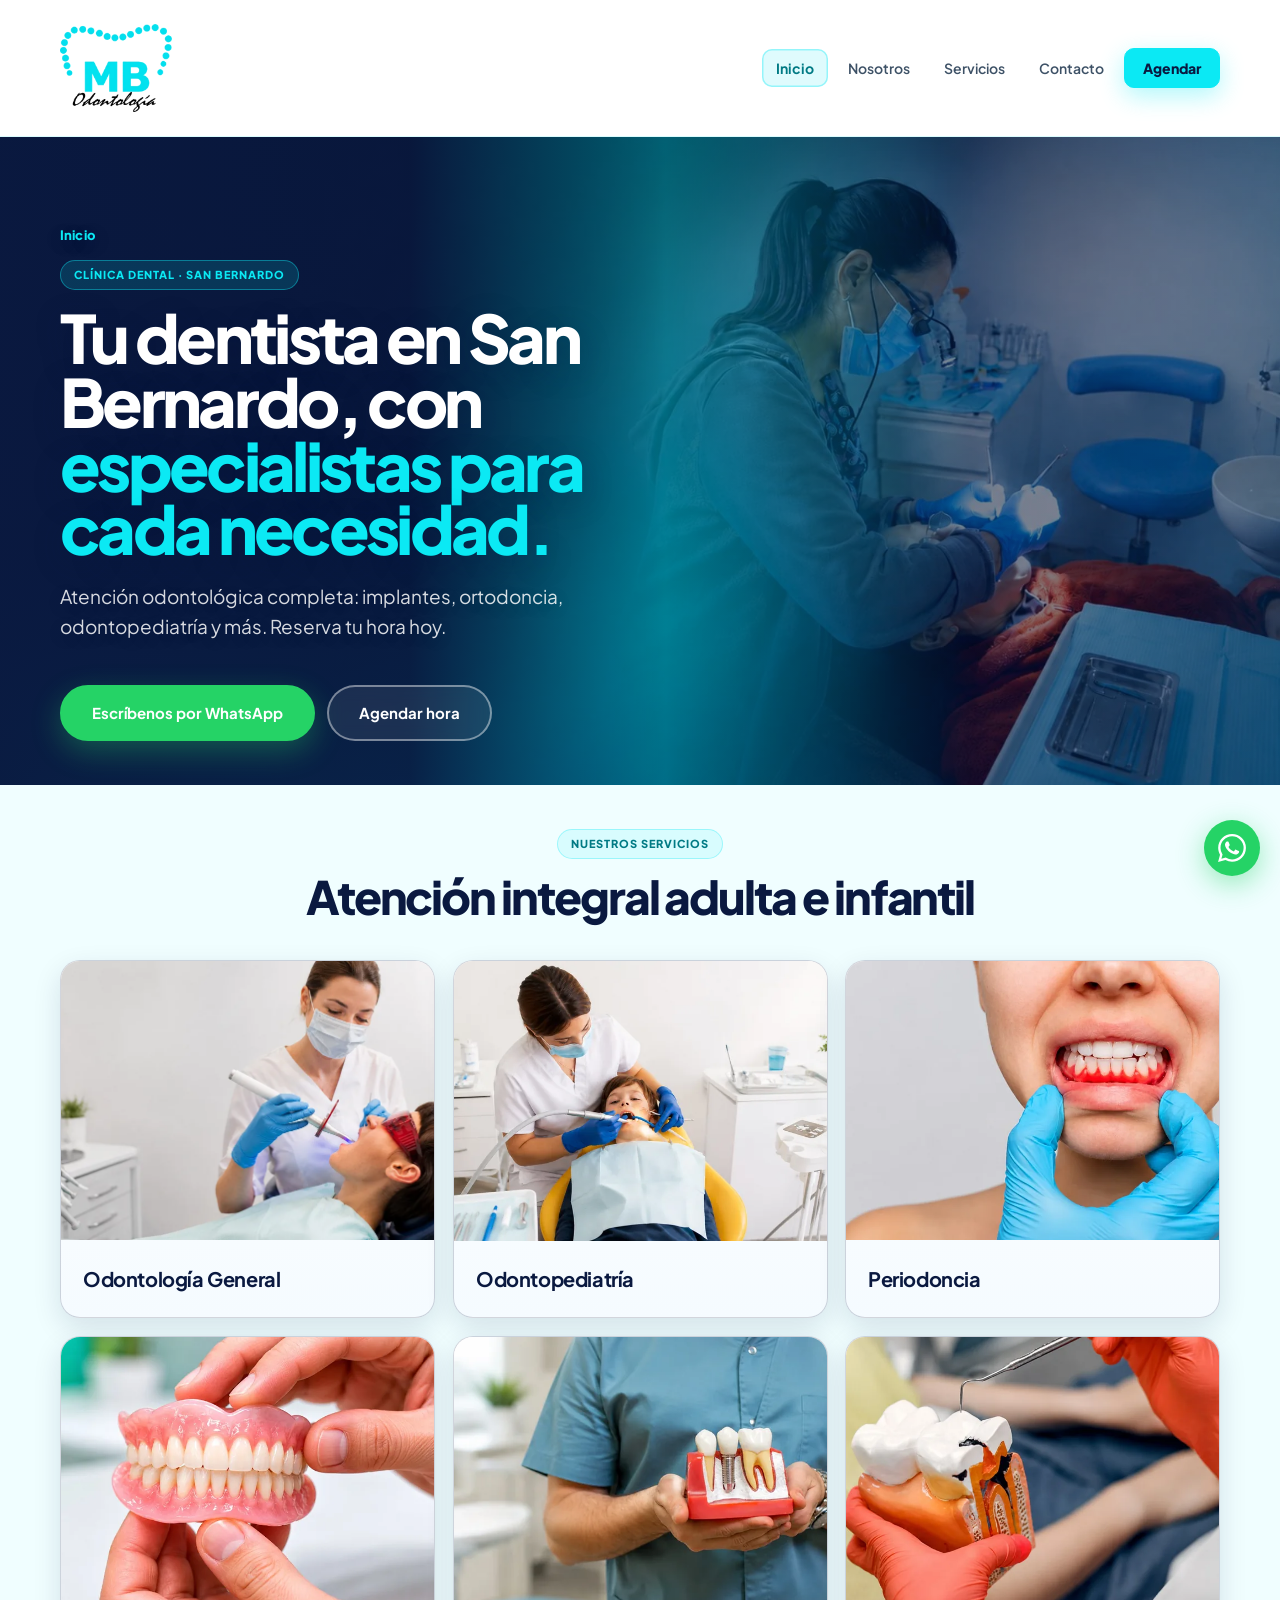
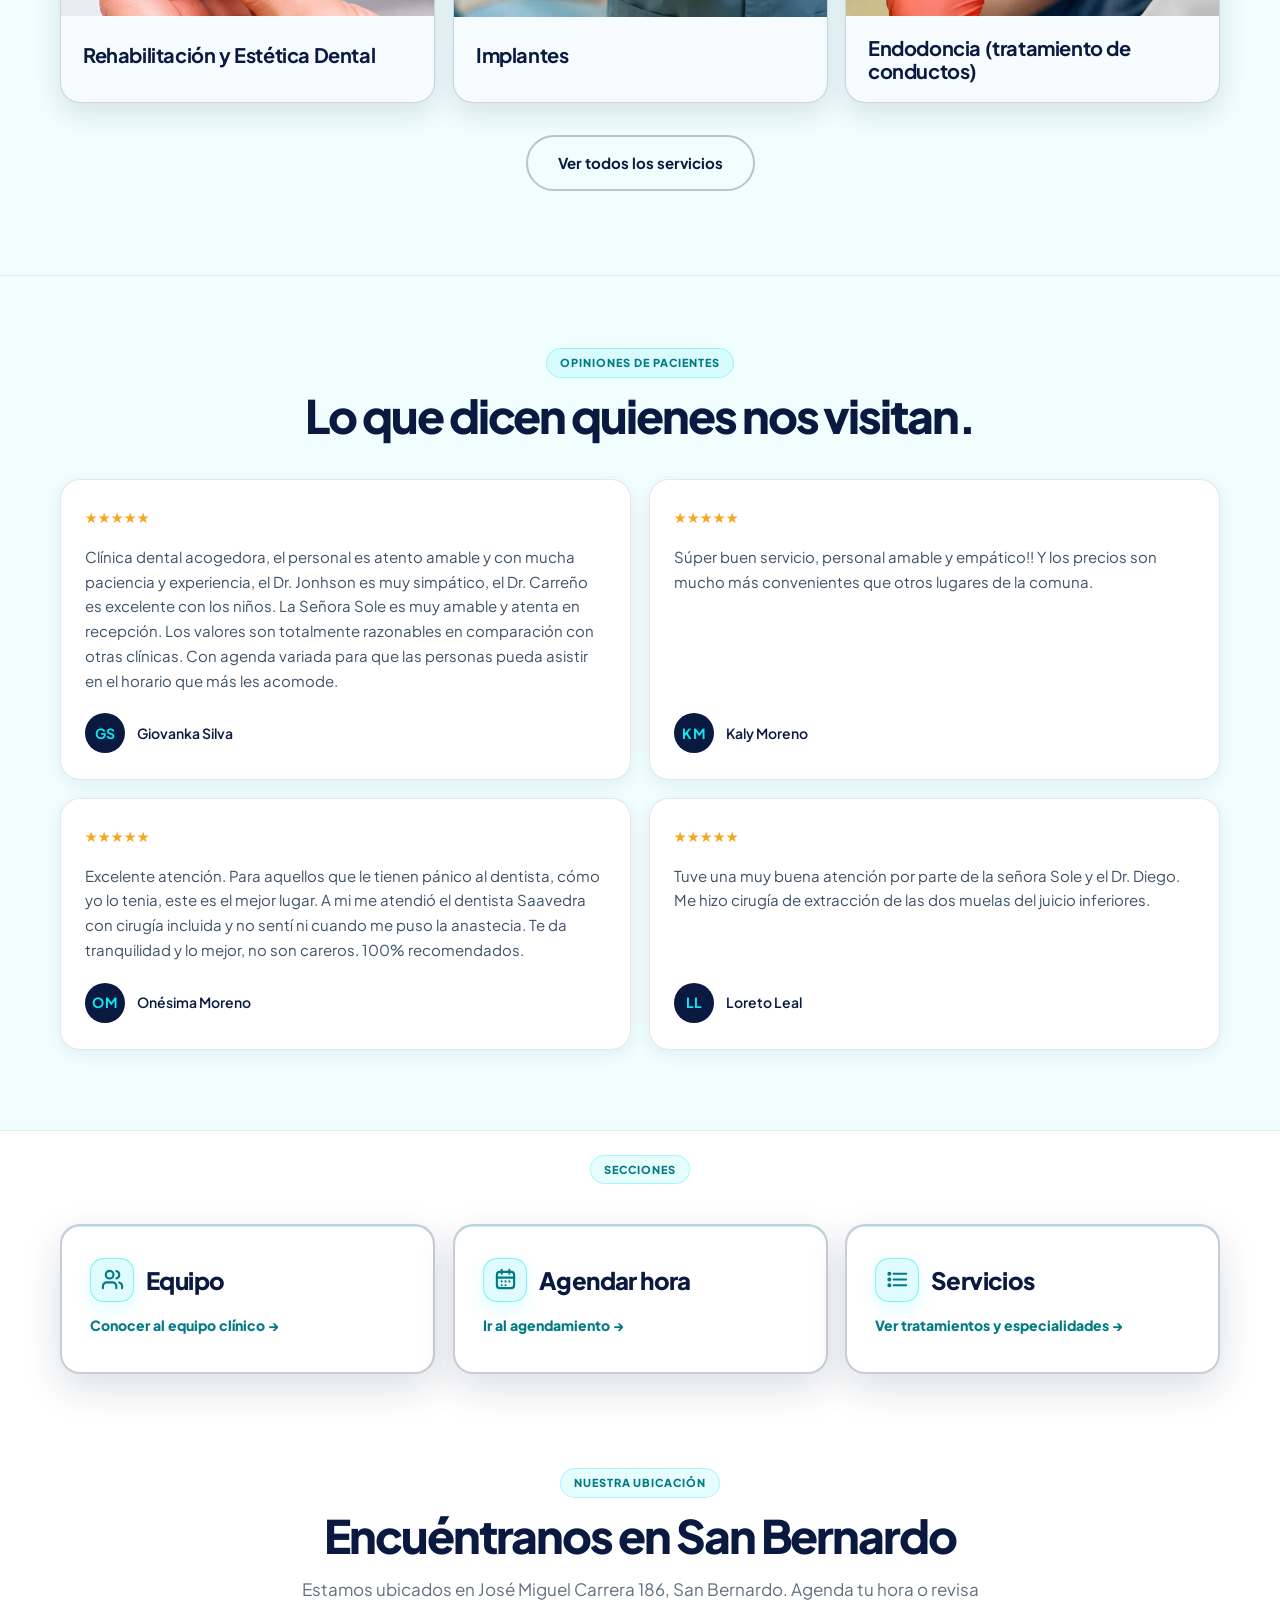
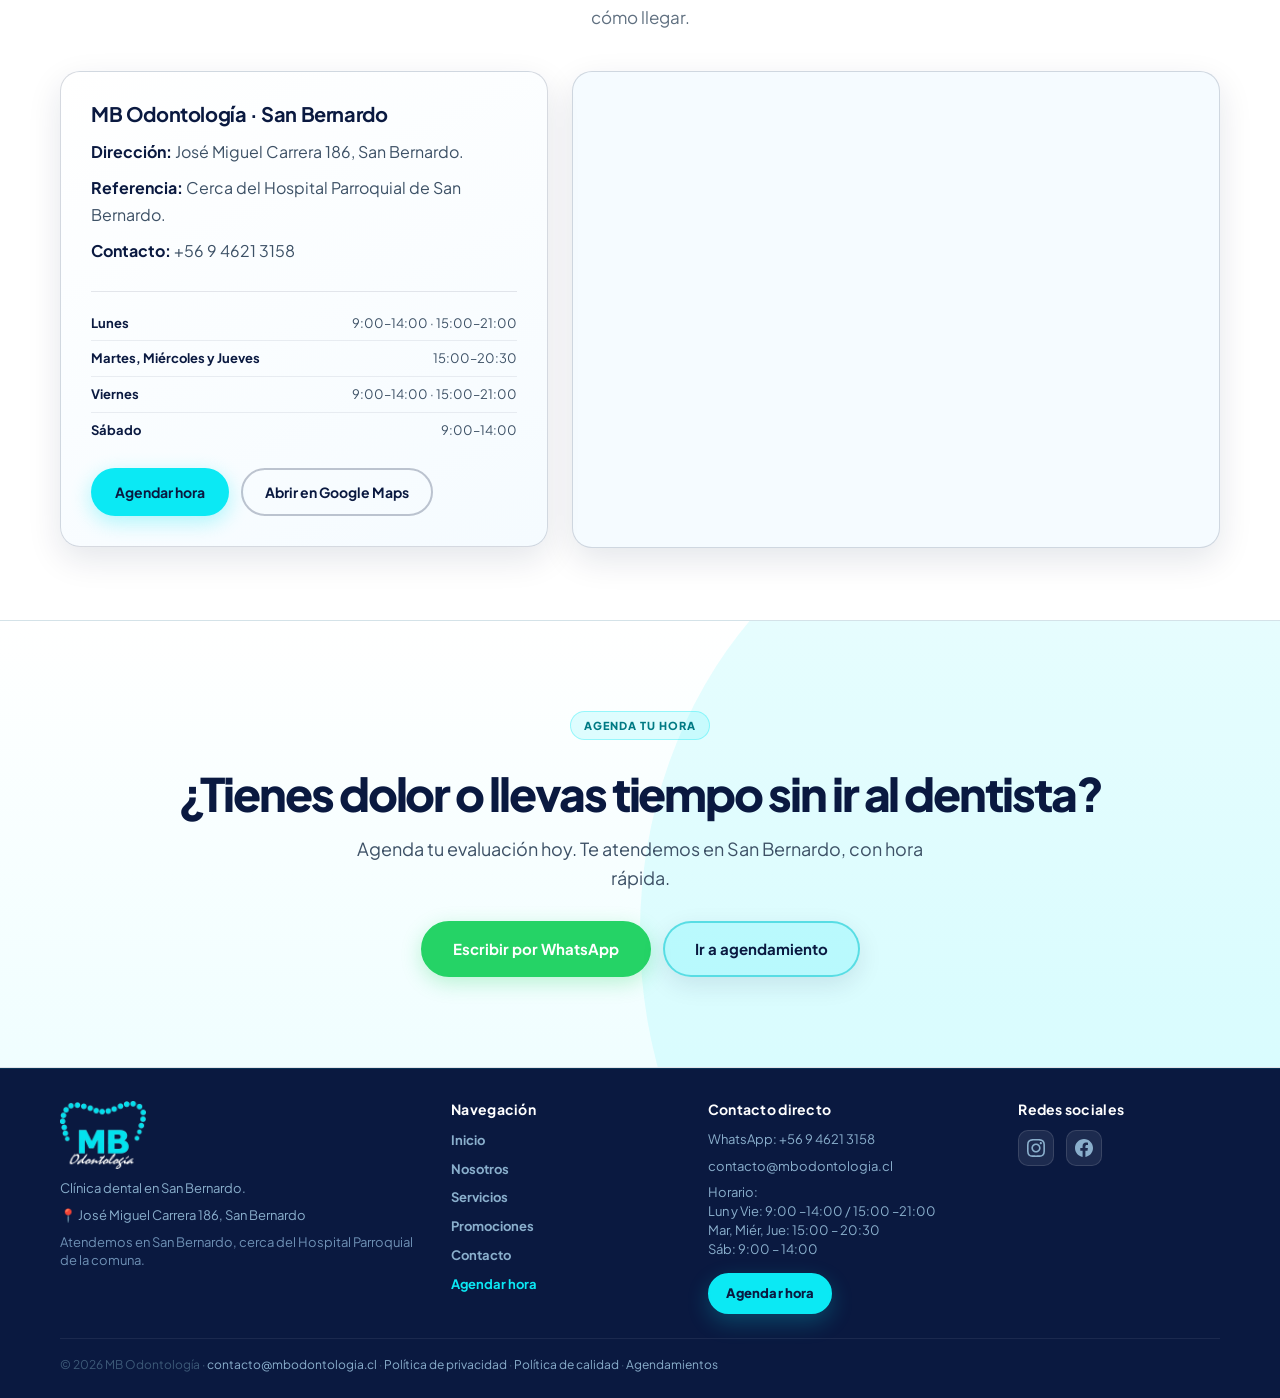
==== index.html @ b59f5413 "correcion viewpoet index" ====
<!DOCTYPE html>
<html lang="es-CL">
<head>
  <meta charset="UTF-8" />
  <meta name="viewport" content="width=device-width, initial-scale=1.0" />
  <title>MB Odontología | Clínica dental en San Bernardo</title>
  <meta name="description" content="Clínica dental MB Odontología. Implantes, ortodoncia, urgencias, estética dental y odontopediatría en San Bernardo. Agenda tu hora." />
  <link rel="canonical" href="https://mbodontologia.cl/" />
  <link rel="icon" type="image/x-icon" href="assets/img/favicon.ico" />
  <link rel="icon" type="image/png" sizes="32x32" href="assets/img/favicon-32.png" />
  <link rel="apple-touch-icon" sizes="192x192" href="assets/img/favicon-192.png" />
  <meta property="og:type" content="website" />
  <meta property="og:site_name" content="MB Odontología" />
  <meta property="og:title" content="MB Odontología | Clínica dental en San Bernardo" />
  <meta property="og:description" content="Implantes, ortodoncia, urgencias y estética dental. Sede clínica en San Bernardo. Agenda por WhatsApp." />
  <meta property="og:url" content="https://mbodontologia.cl/" />
  <meta property="og:image" content="https://mbodontologia.cl/assets/img/og-image.jpg" />
  <meta property="og:image:width" content="1200" />
  <meta property="og:image:height" content="630" />
  <meta property="og:locale" content="es_CL" />
  <meta name="twitter:card" content="summary_large_image" />
  <meta name="twitter:image" content="https://mbodontologia.cl/assets/img/og-image.jpg" />
  <script type="application/ld+json">{"@context":"https://schema.org","@type":"Dentist","name":"MB Odontología","description":"Clínica dental en San Bernardo","url":"https://mbodontologia.cl","telephone":"+56946213158","email":"contacto@mbodontologia.cl","image":"https://mbodontologia.cl/assets/img/og-image.jpg","address":{"@type":"PostalAddress","streetAddress":"José Miguel Carrera 186","addressLocality":"San Bernardo","addressCountry":"CL"},"sameAs":["https://www.instagram.com/mbodontologiachile/","https://www.facebook.com/mbodontologiachilee"]}</script>
  <link rel="stylesheet" href="assets/css/styles.css" />
</head>
<body>

<header class="site-header">
  <div class="container nav">
    <a class="brand" href="index.html"><img src="assets/img/mb-logo.webp" alt="MB Odontología — Clínica dental"><span>Odontología</span></a>
    <nav class="menu" aria-label="Menú principal"><a class="active" href="index.html">Inicio</a><a href="equipo.html">Nosotros</a><a href="servicios.html">Servicios</a><a href="agendar.html#contacto">Contacto</a><a class="nav-agendar" href="agendar.html">Agendar</a></nav>
    <button class="mobile-toggle" aria-label="Abrir menú" aria-expanded="false"><span></span><span></span><span></span></button>
  </div>
  <div class="container mobile-menu"><a href="index.html">Inicio</a><a href="equipo.html">Nosotros</a><a href="servicios.html">Servicios</a><a href="agendar.html#contacto">Contacto</a><a class="nav-agendar" href="agendar.html">Agendar</a></div>
</header>

<main>
  <section class="hero hero-home-carousel" aria-label="Presentación MB Odontología">
    <div class="hero-bg-carousel" data-hero-bg-carousel aria-hidden="true">
      <div class="hero-bg-slide is-active">
        <img src="assets/img/hero-home-atencion-clinica.webp" alt="">
      </div>
      <div class="hero-bg-slide">
        <img src="assets/img/hero-home-clinica-movil.png" alt="">
      </div>
      <div class="hero-bg-slide">
        <img src="assets/img/hero-home-box-clinica.webp" alt="">
      </div>
      <div class="hero-bg-slide">
        <img src="assets/img/hero-home-atencion-movil.webp" alt="">
      </div>
    </div>

    <div class="container hero-grid hero-carousel-grid">
      <div class="hero-copy">
        <nav class="breadcrumbs breadcrumbs-on-dark" aria-label="Breadcrumb"><a href="index.html">Inicio</a></nav>
        <div class="kicker">Clínica dental · San Bernardo</div>
        <h1 class="hero-h1-constrained">Tu dentista en San Bernardo, con <span style="color: #0be9f4">especialistas para cada necesidad.</span></h1>
        <p class="lead hero-lead-constrained">Atención odontológica completa: implantes, ortodoncia, odontopediatría y más. Reserva tu hora hoy.</p>
        <div class="hero-actions">
          <a class="btn lg whatsapp" href="https://wa.me/56946213158?text=Hola%2C%20quiero%20agendar%20una%20evaluaci%C3%B3n%20en%20MB%20Odontolog%C3%ADa." target="_blank" rel="noopener">Escríbenos por WhatsApp</a>
          <a class="btn secondary lg" href="agendar.html">Agendar hora</a>
        </div>
      </div>
    </div>
  </section>

  <section class="home-services-carousel-section">
    <div class="container">
      <div class="section-head center">
        <div class="kicker">Nuestros servicios</div>
        <h2>Atención integral adulta e infantil</h2>
      </div>
      <div class="home-services-grid">
        <article class="home-service-slide"><img loading="lazy" src="assets/img/servicio-card-01.webp" alt="Odontología General"><h3>Odontología General</h3></article>
        <article class="home-service-slide"><img loading="lazy" src="assets/img/servicio-card-02.webp" alt="Odontopediatría"><h3>Odontopediatría</h3></article>
        <article class="home-service-slide"><img loading="lazy" src="assets/img/servicio-card-03.webp" alt="Periodoncia"><h3>Periodoncia</h3></article>
        <article class="home-service-slide"><img loading="lazy" src="assets/img/servicio-card-04.webp" alt="Rehabilitación y Estética Dental"><h3>Rehabilitación y Estética Dental</h3></article>
        <article class="home-service-slide"><img loading="lazy" src="assets/img/servicio-card-05.webp" alt="Implantes"><h3>Implantes</h3></article>
        <article class="home-service-slide"><img loading="lazy" src="assets/img/servicio-card-06.webp" alt="Endodoncia (tratamiento de conductos)"><h3>Endodoncia (tratamiento de conductos)</h3></article>
      </div>
      <div class="center" style="margin-top:32px">
        <a class="btn secondary lg" href="servicios.html">Ver todos los servicios</a>
      </div>
    </div>
  </section>

  <section class="home-reviews-section" aria-label="Opiniones de pacientes">
    <div class="container">
      <div class="section-head center">
        <div class="kicker">Opiniones de pacientes</div>
        <h2>Lo que dicen quienes nos visitan.</h2>
      </div>
      <div class="reviews-grid">
        <article class="review-card">
          <div class="review-stars" aria-label="5 estrellas">★★★★★</div>
          <blockquote>Clínica dental acogedora, el personal es atento amable y con mucha paciencia y experiencia, el Dr. Jonhson es muy simpático, el Dr. Carreño es excelente con los niños. La Señora Sole es muy amable y atenta en recepción. Los valores son totalmente razonables en comparación con otras clínicas. Con agenda variada para que las personas pueda asistir en el horario que más les acomode.</blockquote>
          <div class="review-author">
            <span class="review-initials" aria-hidden="true">GS</span>
            <span class="review-name">Giovanka Silva</span>
          </div>
        </article>
        <article class="review-card">
          <div class="review-stars" aria-label="5 estrellas">★★★★★</div>
          <blockquote>Súper buen servicio, personal amable y empático!! Y los precios son mucho más convenientes que otros lugares de la comuna.</blockquote>
          <div class="review-author">
            <span class="review-initials" aria-hidden="true">KM</span>
            <span class="review-name">Kaly Moreno</span>
          </div>
        </article>
        <article class="review-card">
          <div class="review-stars" aria-label="5 estrellas">★★★★★</div>
          <blockquote>Excelente atención. Para aquellos que le tienen pánico al dentista, cómo yo lo tenia, este es el mejor lugar. A mi me atendió el dentista Saavedra con cirugía incluida y no sentí ni cuando me puso la anastecia. Te da tranquilidad y lo mejor, no son careros. 100% recomendados.</blockquote>
          <div class="review-author">
            <span class="review-initials" aria-hidden="true">OM</span>
            <span class="review-name">Onésima Moreno</span>
          </div>
        </article>
        <article class="review-card">
          <div class="review-stars" aria-label="5 estrellas">★★★★★</div>
          <blockquote>Tuve una muy buena atención por parte de la señora Sole y el Dr. Diego. Me hizo cirugía de extracción de las dos muelas del juicio inferiores.</blockquote>
          <div class="review-author">
            <span class="review-initials" aria-hidden="true">LL</span>
            <span class="review-name">Loreto Leal</span>
          </div>
        </article>
      </div>
    </div>
  </section>

  <section class="home-quick-links-section" aria-label="Accesos principales">
    <div class="container">
      <div class="section-head center home-quick-links-head">
        <div class="kicker">Secciones</div>
      </div>
      <div class="home-quick-links-grid">
        <a class="home-quick-card" href="equipo.html">
          <span class="home-quick-title">
            <span class="home-quick-icon" aria-hidden="true">
              <svg viewBox="0 0 24 24" fill="none" stroke="currentColor" stroke-width="2.2" stroke-linecap="round" stroke-linejoin="round"><path d="M16 21v-2a4 4 0 0 0-4-4H6a4 4 0 0 0-4 4v2"></path><circle cx="9" cy="7" r="4"></circle><path d="M22 21v-2a4 4 0 0 0-3-3.87"></path><path d="M16 3.13a4 4 0 0 1 0 7.75"></path></svg>
            </span>
            Equipo
          </span>
          <strong>Conocer al equipo clínico →</strong>
        </a>
        <a class="home-quick-card" href="agendar.html">
          <span class="home-quick-title">
            <span class="home-quick-icon" aria-hidden="true">
              <svg viewBox="0 0 24 24" fill="none" stroke="currentColor" stroke-width="2.2" stroke-linecap="round" stroke-linejoin="round"><rect x="3" y="4" width="18" height="17" rx="3"></rect><line x1="16" y1="2" x2="16" y2="6"></line><line x1="8" y1="2" x2="8" y2="6"></line><line x1="3" y1="10" x2="21" y2="10"></line><path d="M8 14h.01M12 14h.01M16 14h.01M8 18h.01M12 18h.01"></path></svg>
            </span>
            Agendar hora
          </span>
          <strong>Ir al agendamiento →</strong>
        </a>
        <a class="home-quick-card" href="servicios.html">
          <span class="home-quick-title">
            <span class="home-quick-icon" aria-hidden="true">
              <svg viewBox="0 0 24 24" fill="none" stroke="currentColor" stroke-width="2.2" stroke-linecap="round" stroke-linejoin="round"><line x1="8" y1="6" x2="21" y2="6"></line><line x1="8" y1="12" x2="21" y2="12"></line><line x1="8" y1="18" x2="21" y2="18"></line><circle cx="3.5" cy="6" r="1"></circle><circle cx="3.5" cy="12" r="1"></circle><circle cx="3.5" cy="18" r="1"></circle></svg>
            </span>
            Servicios
          </span>
          <strong>Ver tratamientos y especialidades →</strong>
        </a>
      </div>
    </div>
  </section>

  <section class="home-location-section" aria-labelledby="home-location-title">
    <div class="container">
      <div class="section-head center">
        <div class="kicker">Nuestra ubicación</div>
        <h2 id="home-location-title">Encuéntranos en San Bernardo</h2>
        <p>Estamos ubicados en José Miguel Carrera 186, San Bernardo. Agenda tu hora o revisa cómo llegar.</p>
      </div>

      <div class="home-location-grid">
        <article class="home-location-card">
          <h3>MB Odontología · San Bernardo</h3>
          <p><strong>Dirección:</strong> José Miguel Carrera 186, San Bernardo.</p>
          <p><strong>Referencia:</strong> Cerca del Hospital Parroquial de San Bernardo.</p>
          <p><strong>Contacto:</strong> +56 9 4621 3158</p>

          <dl class="schedule-list" aria-label="Horarios de atención">
            <div class="schedule-row">
              <dt>Lunes</dt>
              <dd>9:00–14:00 · 15:00–21:00</dd>
            </div>
            <div class="schedule-row">
              <dt>Martes, Miércoles y Jueves</dt>
              <dd>15:00–20:30</dd>
            </div>
            <div class="schedule-row">
              <dt>Viernes</dt>
              <dd>9:00–14:00 · 15:00–21:00</dd>
            </div>
            <div class="schedule-row">
              <dt>Sábado</dt>
              <dd>9:00–14:00</dd>
            </div>
          </dl>

          <div class="home-location-actions">
            <a class="btn header-cta" href="agendar.html">Agendar hora</a>
            <a class="btn secondary" href="https://maps.app.goo.gl/84jRuTuHgjY4yyRq6" target="_blank" rel="noopener">Abrir en Google Maps</a>
          </div>
        </article>

        <div class="home-map-embed">
          <iframe
            src="https://www.google.com/maps?q=Jos%C3%A9%20Miguel%20Carrera%20186%2C%20San%20Bernardo%2C%20Chile&output=embed"
            width="100%"
            height="360"
            style="border:0;"
            allowfullscreen=""
            loading="lazy"
            referrerpolicy="no-referrer-when-downgrade"
            title="Mapa MB Odontología San Bernardo">
          </iframe>
        </div>
      </div>
    </div>
  </section>


  <section class="final-cta home-final-cta">
    <div class="container">
      <div class="kicker">Agenda tu hora</div>
      <h2>¿Tienes dolor o llevas tiempo sin ir al dentista?</h2>
      <p>Agenda tu evaluación hoy. Te atendemos en San Bernardo, con hora rápida.</p>
      <div class="final-cta-actions">
        <a class="btn lg whatsapp" href="https://wa.me/56946213158?text=Hola%2C%20quiero%20agendar%20una%20evaluaci%C3%B3n%20en%20MB%20Odontolog%C3%ADa." target="_blank" rel="noopener">Escribir por WhatsApp</a>
        <a class="btn secondary lg" href="agendar.html">Ir a agendamiento</a>
      </div>
    </div>
  </section>
</main>

<footer>
  <div class="container">
    <div class="footer-grid footer-grid-compact">
      <div class="footer-brand footer-col">
        <img src="assets/img/mb-logo-white.webp" alt="MB Odontología" width="360" height="284">
        <p>Clínica dental en San Bernardo.</p>
        <p class="footer-address">📍 José Miguel Carrera 186, San Bernardo</p>
        <p class="footer-matriz">Atendemos en San Bernardo, cerca del Hospital Parroquial de la comuna.</p>
      </div>

      <div class="footer-col footer-nav-col">
        <h3>Navegación</h3>
        <div class="footer-links">
          <a href="index.html">Inicio</a>
          <a href="equipo.html">Nosotros</a>
          <a href="servicios.html">Servicios</a>
          <a href="campanas.html">Promociones</a>
          <a href="agendar.html#contacto">Contacto</a>
          <a class="nav-agendar" href="agendar.html">Agendar hora</a>
        </div>
      </div>

      <div class="footer-col footer-contact-col">
        <h3>Contacto directo</h3>
        <p><a href="https://wa.me/56946213158?text=Hola%2C%20quiero%20agendar%20una%20hora%20en%20MB%20Odontolog%C3%ADa." target="_blank" rel="noopener">WhatsApp: +56 9 4621 3158</a></p>
        <p><a href="mailto:contacto@mbodontologia.cl">contacto@mbodontologia.cl</a></p>
        <p class="footer-schedule-compact">Horario:
Lun y Vie: 9:00 –14:00 / 15:00 –21:00 
Mar, Miér, Jue: 15:00 – 20:30 
Sáb: 9:00 – 14:00</p>
        <a class="btn footer-agendar" href="agendar.html">Agendar hora</a>
      </div>

      <div class="footer-col footer-social-col">
        <h3>Redes sociales</h3>
        <div class="footer-social">
          <a href="https://www.instagram.com/mbodontologiachile/" target="_blank" rel="noopener" aria-label="Instagram MB Odontología"><svg viewBox="0 0 24 24" xmlns="http://www.w3.org/2000/svg" aria-hidden="true"><path d="M12 2.163c3.204 0 3.584.012 4.85.07 3.252.148 4.771 1.691 4.919 4.919.058 1.265.069 1.645.069 4.849 0 3.205-.012 3.584-.069 4.849-.149 3.225-1.664 4.771-4.919 4.919-1.266.058-1.644.07-4.85.07-3.204 0-3.584-.012-4.849-.07-3.26-.149-4.771-1.699-4.919-4.92-.058-1.265-.07-1.644-.07-4.849 0-3.204.013-3.583.07-4.849.149-3.227 1.664-4.771 4.919-4.919 1.266-.057 1.645-.069 4.849-.069zm0-2.163c-3.259 0-3.667.014-4.947.072-4.358.2-6.78 2.618-6.98 6.98-.059 1.281-.073 1.689-.073 4.948 0 3.259.014 3.668.072 4.948.2 4.358 2.618 6.78 6.98 6.98 1.281.058 1.689.072 4.948.072 3.259 0 3.668-.014 4.948-.072 4.354-.2 6.782-2.618 6.979-6.98.059-1.28.073-1.689.073-4.948 0-3.259-.014-3.667-.072-4.947-.196-4.354-2.617-6.78-6.979-6.98-1.281-.059-1.69-.073-4.949-.073zm0 5.838c-3.403 0-6.162 2.759-6.162 6.162s2.759 6.163 6.162 6.163 6.162-2.759 6.162-6.163c0-3.403-2.759-6.162-6.162-6.162zm0 10.162c-2.209 0-4-1.79-4-4 0-2.209 1.791-4 4-4s4 1.791 4 4c0 2.21-1.791 4-4 4zm6.406-11.845c-.796 0-1.441.645-1.441 1.44s.645 1.44 1.441 1.44c.795 0 1.439-.645 1.439-1.44s-.644-1.44-1.439-1.44z"/></svg></a>
          <a href="https://www.facebook.com/mbodontologiachilee" target="_blank" rel="noopener" aria-label="Facebook MB Odontología"><svg viewBox="0 0 24 24" xmlns="http://www.w3.org/2000/svg" aria-hidden="true"><path d="M24 12.073c0-6.627-5.373-12-12-12s-12 5.373-12 12c0 5.99 4.388 10.954 10.125 11.854v-8.385H7.078v-3.47h3.047V9.43c0-3.007 1.792-4.669 4.533-4.669 1.312 0 2.686.235 2.686.235v2.953H15.83c-1.491 0-1.956.925-1.956 1.874v2.25h3.328l-.532 3.47h-2.796v8.385C19.612 23.027 24 18.062 24 12.073z"/></svg></a>
        </div>
      </div>
    </div>
    <div class="footer-bottom">
      <span>© 2026 MB Odontología · <a href="mailto:contacto@mbodontologia.cl">contacto@mbodontologia.cl</a> · <a href="privacidad.html">Política de privacidad</a> · <a href="en-construccion.html">Política de calidad</a> · <a href="en-construccion.html">Agendamientos</a></span>
    </div>
  </div>
</footer>

<a class="wa-float" href="https://wa.me/56946213158?text=Hola%2C%20quiero%20agendar%20una%20hora%20en%20MB%20Odontolog%C3%ADa." target="_blank" rel="noopener" aria-label="Contactar por WhatsApp">
  <svg viewBox="0 0 24 24" xmlns="http://www.w3.org/2000/svg" aria-hidden="true"><path d="M17.472 14.382c-.297-.149-1.758-.867-2.03-.967-.273-.099-.471-.148-.67.15-.197.297-.767.966-.94 1.164-.173.199-.347.223-.644.075-.297-.15-1.255-.463-2.39-1.475-.883-.788-1.48-1.761-1.653-2.059-.173-.297-.018-.458.13-.606.134-.133.298-.347.446-.52.149-.174.198-.298.298-.497.099-.198.05-.371-.025-.52-.075-.149-.669-1.612-.916-2.207-.242-.579-.487-.5-.669-.51-.173-.008-.371-.01-.57-.01-.198 0-.52.074-.792.372-.272.297-1.04 1.016-1.04 2.479 0 1.462 1.065 2.875 1.213 3.074.149.198 2.096 3.2 5.077 4.487.709.306 1.262.489 1.694.625.712.227 1.36.195 1.871.118.571-.085 1.758-.719 2.006-1.413.248-.694.248-1.289.173-1.413-.074-.124-.272-.198-.57-.347m-5.421 7.403h-.004a9.87 9.87 0 01-5.031-1.378l-.361-.214-3.741.982.998-3.648-.235-.374a9.86 9.86 0 01-1.51-5.26c.001-5.45 4.436-9.884 9.888-9.884 2.64 0 5.122 1.03 6.988 2.898a9.825 9.825 0 012.893 6.994c-.003 5.45-4.437 9.884-9.885 9.884m8.413-18.297A11.815 11.815 0 0012.05 0C5.495 0 .16 5.335.157 11.892c0 2.096.547 4.142 1.588 5.945L.057 24l6.305-1.654a11.882 11.882 0 005.683 1.448h.005c6.554 0 11.89-5.335 11.893-11.893a11.821 11.821 0 00-3.48-8.413z"/></svg>
</a>

<script src="assets/js/scripts.js"></script>
</body>
</html>
---- assets/css/styles.css ----
/* ============================================================
   MB Odontología — Design System v3
   Paleta: navy azul profundo + cian de marca + blanco clínico
   Sin negro puro — se usa navy como color base
   ============================================================ */
@import url('https://fonts.googleapis.com/css2?family=Plus+Jakarta+Sans:ital,wght@0,400;0,500;0,600;0,700;0,800;1,400&display=swap');

:root {
  /* Cian de marca */
  --cyan:       #0BE9F4;
  --cyan-dark:  #00C4CE;
  --cyan-deep:  #007A84;
  --cyan-tint:  #F0FEFF;
  --cyan-tint2: #DFFBFD;
  --cyan-mid:   #5DD8E0;

  /* Azul profundo — reemplaza al negro */
  --navy:       #0A1940;
  --navy-mid:   #102460;
  --navy-light: #1A3580;
  --navy-tint:  #EDF1FA;

  /* Neutros claros */
  --ink:    #1C2B3A;
  --slate:  #3D5166;
  --muted:  #607080;
  --border: #C8EEF1;
  --ghost:  #F5FBFF;
  --white:  #FFFFFF;

  /* Tipografía */
  --font: 'Plus Jakarta Sans', system-ui, sans-serif;

  /* Layout */
  --container: 1160px;
  --radius-sm: 12px;
  --radius:    20px;
  --radius-lg: 30px;

  /* Sombras (sin negro puro) */
  --shadow-sm:  0 4px 16px rgba(10,25,64,.08);
  --shadow:     0 16px 48px rgba(10,25,64,.12);
  --shadow-lg:  0 32px 80px rgba(10,25,64,.18);
  --cyan-glow:  0 0 40px rgba(11,233,244,.22);
}

/* ── Reset ────────────────────────────────────────────────── */
*, *::before, *::after { box-sizing: border-box; margin: 0; padding: 0; }
html { scroll-behavior: smooth; -webkit-font-smoothing: antialiased; }
body {
  font-family: var(--font);
  font-size: 16px; line-height: 1.6;
  color: var(--ink); background: var(--white);
  overflow-x: hidden;
}
a  { text-decoration: none; color: inherit; }
img { max-width: 100%; display: block; }

/* ── Layout ───────────────────────────────────────────────── */
.container { width: min(var(--container), calc(100% - 40px)); margin-inline: auto; }
section { padding: 80px 0; }

/* ── HEADER ───────────────────────────────────────────────── */
.site-header {
  position: sticky; top: 0; z-index: 100;
  overflow: visible;
  background: rgba(255,255,255,.55);
  backdrop-filter: blur(18px) saturate(1.8);
  -webkit-backdrop-filter: blur(18px) saturate(1.8);
  border-bottom: 1px solid rgba(11,233,244,.15);
  box-shadow: none;
  transition: background .35s ease, box-shadow .35s ease;
}
.site-header.scrolled {
  background: rgba(255,255,255,.78);
  backdrop-filter: blur(18px) saturate(1.8);
  -webkit-backdrop-filter: blur(18px) saturate(1.8);
  box-shadow: 0 4px 24px rgba(10,25,64,.10);
}
.nav {
  min-height: 118px;
  height: auto;
  padding: 16px 0;
  display: flex; align-items: center; justify-content: space-between; gap: 18px;
  overflow: visible;
}
.brand { display: flex; align-items: center; gap: 10px; min-width: 150px; flex-shrink: 0; padding: 8px 0; overflow: visible; }
.brand img { width: 112px; height: auto; max-height: none; object-fit: contain; }
.brand span { display: none; }  /* logo ya incluye texto Odontología */
.menu {
  display: flex; align-items: center; gap: 2px;
  font-size: 14px; font-weight: 600;
}
.menu a {
  padding: 8px 14px; border-radius: 10px;
  color: var(--slate); font-weight: 600;
  transition: color .18s ease, background .18s ease, transform .15s ease;
  position: relative;
}
.menu a:hover {
  color: var(--navy);
  background: rgba(10,25,64,.08);
  transform: translateY(-1px);
}
.menu a.active {
  color: var(--cyan-deep);
  background: var(--cyan-tint2);
  font-weight: 700;
  box-shadow: inset 0 0 0 1.5px rgba(11,233,244,.35);
}

/* ── Botones ──────────────────────────────────────────────── */
.btn {
  display: inline-flex; align-items: center; justify-content: center;
  min-height: 46px; padding: 11px 22px;
  border-radius: 999px; border: 2px solid transparent;
  font-family: var(--font); font-size: 14px; font-weight: 700;
  background: var(--cyan); color: var(--navy);
  box-shadow: 0 6px 20px rgba(11,233,244,.32);
  transition: .2s ease; white-space: nowrap; cursor: pointer;
}
.btn:hover { background: var(--cyan-dark); transform: translateY(-2px); box-shadow: 0 10px 28px rgba(11,233,244,.38); }
.btn.secondary {
  background: transparent; color: var(--navy);
  border-color: rgba(10,25,64,.25); box-shadow: none;
}
.btn.secondary:hover { background: var(--navy-tint); border-color: var(--navy); }
.btn.navy {
  background: var(--navy); color: var(--white);
  border-color: var(--navy);
  box-shadow: 0 6px 20px rgba(10,25,64,.28);
}
.btn.navy:hover { background: var(--navy-mid); box-shadow: 0 10px 28px rgba(10,25,64,.35); }
.btn.whatsapp {
  background: #25D366; color: white; border-color: #25D366;
  box-shadow: 0 6px 20px rgba(37,211,102,.28);
}
.btn.whatsapp:hover { background: #1ebe5e; }
.btn.lg { min-height: 54px; padding: 14px 30px; font-size: 15px; }

/* ── Menú celulares ───────────────────────────────────────────── */
.mobile-toggle {
  display: none; width: 44px; height: 44px;
  flex-direction: column; align-items: center; justify-content: center;
  border: 2px solid var(--navy) !important;
  border-radius: 10px;
  background: var(--navy) !important;
  padding: 10px; cursor: pointer; flex-shrink: 0;
  -webkit-appearance: none; appearance: none;
}
.mobile-toggle span {
  display: block !important;
  height: 2px !important;
  width: 100% !important;
  background: white !important;
  margin: 3px 0 !important;
  border-radius: 2px !important;
  opacity: 1 !important;
  visibility: visible !important;
}
.mobile-menu {
  display: none; border-top: 1px solid var(--border);
  padding: 14px 0 20px; background: rgba(255,255,255,.97);
}
.mobile-menu a {
  display: block; padding: 14px 12px;
  font-weight: 700; color: var(--ink);
  border-bottom: 1px solid var(--border);
  border-radius: 8px; margin-bottom: 2px;
  transition: background .15s ease, color .15s ease, padding-left .15s ease;
}
.mobile-menu a:last-child { border-bottom: 0; }
.mobile-menu a:hover, .mobile-menu a:active {
  background: var(--cyan-tint2);
  color: var(--cyan-deep);
  padding-left: 20px;
}
.mobile-menu.is-open { display: block; }

/* ── Kicker ───────────────────────────────────────────────── */
.kicker {
  display: inline-flex; align-items: center;
  padding: 5px 13px; border-radius: 999px;
  background: rgba(11,233,244,.10); border: 1px solid rgba(11,233,244,.30);
  font-size: 11px; font-weight: 800;
  color: var(--cyan-deep); text-transform: uppercase; letter-spacing: .09em;
}
.kicker.navy-kicker {
  background: rgba(10,25,64,.08); border-color: rgba(10,25,64,.18);
  color: var(--navy-light);
}

/* ── Tipografía ───────────────────────────────────────────── */
h1 {
  font-size: clamp(38px, 5.2vw, 70px);
  line-height: .96; letter-spacing: -.055em;
  color: var(--navy); margin: 16px 0 20px; font-weight: 800;
}
h1 span, .accent { color: var(--cyan-dark); }
h2 {
  font-size: clamp(28px, 3.6vw, 50px);
  line-height: 1.03; letter-spacing: -.045em;
  color: var(--navy); margin: 14px 0 16px; font-weight: 800;
}
h3 {
  font-size: 20px; line-height: 1.15;
  letter-spacing: -.02em; color: var(--navy); margin: 0 0 10px; font-weight: 700;
}
.lead {
  font-size: 19px; line-height: 1.58;
  color: var(--slate); max-width: 660px; margin: 0 0 28px;
}
p { color: var(--muted); line-height: 1.65; }

.section-head { max-width: 700px; margin-bottom: 40px; }
.section-head p { font-size: 17px; }
.center { text-align: center; margin-inline: auto; }

/* ── Hero ─────────────────────────────────────────────────── */
.hero {
  padding: 88px 0 80px;
  background:
    radial-gradient(ellipse 55% 70% at 95% 0%, rgba(11,233,244,.14), transparent 52%),
    radial-gradient(ellipse 40% 40% at 10% 100%, rgba(10,25,64,.06), transparent 40%),
    linear-gradient(168deg, #fff 0%, var(--ghost) 100%);
}
.hero-grid { display: grid; grid-template-columns: 1.12fr .88fr; gap: 56px; align-items: center; }
.hero-actions { display: flex; gap: 12px; flex-wrap: wrap; margin-bottom: 36px; }
.proof-row { display: grid; grid-template-columns: repeat(3,1fr); gap: 12px; }
.proof {
  background: rgba(255,255,255,.9); border: 1px solid var(--border);
  border-radius: 16px; padding: 14px 16px; box-shadow: var(--shadow-sm);
}
.proof b { display: block; font-size: 15px; color: var(--navy); margin-bottom: 3px; font-weight: 700; }
.proof span { font-size: 13px; color: var(--muted); }

/* ── Visual card (navy) ───────────────────────────────────── */
.visual-card {
  background: var(--navy); border-radius: var(--radius-lg);
  padding: 34px; color: white; box-shadow: var(--shadow-lg);
  position: relative; overflow: hidden;
}
.visual-card::before {
  content: ""; position: absolute; right: -70px; top: -70px;
  width: 220px; height: 220px; border-radius: 50%;
  background: rgba(11,233,244,.18);
}
.visual-card::after {
  content: ""; position: absolute; left: -40px; bottom: -40px;
  width: 140px; height: 140px; border-radius: 50%;
  background: rgba(11,233,244,.08);
}
.visual-card img { width: 120px; margin-bottom: 20px; position: relative; z-index: 1; }
.visual-card h2 { font-size: clamp(24px,2.8vw,32px); color: white; margin: 0 0 12px; position: relative; z-index: 1; }
.visual-card p { color: #9BB5D8; position: relative; z-index: 1; }
.info-box {
  margin-top: 22px; background: rgba(255,255,255,.07);
  border: 1px solid rgba(255,255,255,.12);
  border-radius: 16px; padding: 16px; position: relative; z-index: 1;
}
.info-line {
  display: flex; justify-content: space-between; gap: 16px;
  padding: 10px 0; border-bottom: 1px solid rgba(255,255,255,.08);
}
.info-line:last-child { border-bottom: 0; }
.info-line span { color: #7A9BC0; font-size: 13px; }
.info-line strong { color: var(--cyan); font-size: 13px; text-align: right; }

/* ── Page hero ────────────────────────────────────────────── */
.page-hero {
  padding: 66px 0 58px;
  background: linear-gradient(168deg, #fff 0%, var(--ghost) 100%);
  border-bottom: 1px solid var(--border);
}
.page-hero .lead { margin-bottom: 0; }

/* ── Cards ────────────────────────────────────────────────── */
.cards { display: grid; grid-template-columns: repeat(3,1fr); gap: 16px; }
.card {
  background: white;
  border: 1.5px solid rgba(10,25,64,.12);
  border-radius: var(--radius); padding: 26px;
  box-shadow: 0 4px 16px rgba(10,25,64,.08), 0 1px 3px rgba(10,25,64,.06);
  min-height: 210px; display: flex; flex-direction: column; justify-content: space-between;
  transition: transform .22s ease, box-shadow .22s ease, border-color .22s ease, background .22s ease;
  cursor: default;
}
.card:hover {
  transform: translateY(-5px);
  box-shadow: 0 20px 48px rgba(10,25,64,.14), 0 4px 12px rgba(10,25,64,.08);
  border-color: var(--cyan-dark);
  background: linear-gradient(160deg, #fff 60%, var(--cyan-tint) 100%);
}
.card:hover h3 { color: var(--cyan-deep); }
.card h3 { font-size: 19px; transition: color .18s; }
.card p { margin: 0 0 18px; font-size: 15px; }
.card a { font-weight: 700; color: var(--cyan-deep); font-size: 14px; }
.card a:hover { color: var(--navy); }
.card.compact { min-height: 0; }

/* ── Split sections ───────────────────────────────────────── */
.split { background: var(--cyan-tint); }
.split-grid { display: grid; grid-template-columns: 1fr 1fr; gap: 48px; align-items: center; }

/* Panel navy (reemplaza negro) */
.panel {
  border-radius: var(--radius-lg); padding: 36px;
  background: var(--navy); color: white; box-shadow: var(--shadow);
}
.panel .large {
  font-size: clamp(26px,3.2vw,38px); line-height: 1.06;
  letter-spacing: -.04em; font-weight: 800; color: white;
}
.panel p { color: #8AAFCC; margin-top: 14px; }

/* Panel azul medio */
.panel.blue-mid {
  background: var(--navy-mid);
}
.panel.cyan-panel {
  background: linear-gradient(135deg, var(--cyan-dark), var(--cyan-deep));
  color: var(--navy);
}
.panel.cyan-panel .large, .panel.cyan-panel p { color: var(--navy); }

.list { display: grid; gap: 12px; margin-top: 20px; }
.list-item {
  padding: 15px 18px; border-radius: 14px;
  background: white; border: 1.5px solid rgba(10,25,64,.10);
  box-shadow: 0 2px 8px rgba(10,25,64,.05);
  transition: transform .18s ease, box-shadow .18s ease, border-color .18s ease;
}
.list-item:hover {
  transform: translateX(4px);
  box-shadow: 0 6px 20px rgba(10,25,64,.10);
  border-color: var(--cyan-dark);
}
.list-item b { display: block; color: var(--navy); margin-bottom: 3px; font-size: 15px; font-weight: 700; }
.list-item span { color: var(--muted); font-size: 14px; }

/* ── Location cards ───────────────────────────────────────── */
.two-col { display: grid; grid-template-columns: 1fr 1fr; gap: 20px; }
.location-card {
  border: 1.5px solid rgba(10,25,64,.12); border-radius: var(--radius);
  padding: 30px; background: linear-gradient(155deg, white, var(--ghost));
  box-shadow: 0 4px 16px rgba(10,25,64,.08);
  transition: transform .22s ease, box-shadow .22s ease, border-color .22s ease;
}
.location-card:hover {
  transform: translateY(-4px);
  box-shadow: 0 20px 48px rgba(10,25,64,.14);
  border-color: var(--cyan-dark);
}
.location-card h3 { font-size: 24px; margin: 0 0 6px; }
.location-card p { color: var(--muted); margin: 0 0 18px; font-size: 15px; }
.mini-list { display: grid; gap: 8px; margin: 0 0 22px; }
.mini-list span {
  padding: 10px 14px; border-radius: 10px;
  background: white; border: 1px solid var(--border);
  color: var(--slate); font-size: 14px;
}

/* ── Formulario ───────────────────────────────────────────── */
.form-card {
  background: white; border: 1px solid var(--border);
  border-radius: var(--radius-lg); padding: 32px; box-shadow: var(--shadow);
}
.form-card h2 { margin-top: 0; font-size: 26px; }
.form-grid { display: grid; grid-template-columns: 1fr 1fr; gap: 14px; }
.form-field { display: grid; gap: 6px; }
.form-field.full { grid-column: 1 / -1; }
.form-field label { font-weight: 700; font-size: 13px; color: var(--navy); }
.form-field input, .form-field select, .form-field textarea {
  width: 100%; border: 1.5px solid var(--border);
  border-radius: 10px; padding: 11px 14px;
  font-family: var(--font); font-size: 15px; color: var(--ink);
  background: var(--ghost); transition: .18s; outline: none;
}
.form-field input:focus, .form-field select:focus, .form-field textarea:focus {
  border-color: var(--cyan-dark); background: white;
  box-shadow: 0 0 0 3px rgba(11,233,244,.12);
}
.form-field textarea { min-height: 110px; resize: vertical; }
.form-note { font-size: 13px; color: var(--muted); margin-bottom: 18px; }

/* ── WhatsApp CTA strip ───────────────────────────────────── */
.wa-strip {
  background: var(--navy); border-radius: var(--radius);
  padding: 24px 28px; margin-bottom: 16px;
  display: flex; align-items: center; justify-content: space-between;
  gap: 20px; flex-wrap: wrap;
}
.wa-strip-text b { display: block; font-size: 18px; color: white; margin-bottom: 3px; font-weight: 700; }
.wa-strip-text span { color: #7A9BC0; font-size: 13px; }
.wa-actions { display: flex; gap: 10px; flex-wrap: wrap; }

/* ── Team grid ────────────────────────────────────────────── */
.team-grid { display: grid; grid-template-columns: repeat(3,1fr); gap: 18px; }
.team-card {
  border: 1.5px solid rgba(10,25,64,.12); border-radius: var(--radius);
  padding: 28px 22px; background: white;
  box-shadow: 0 4px 16px rgba(10,25,64,.08);
  text-align: center;
  transition: transform .22s ease, box-shadow .22s ease, border-color .22s ease, background .22s ease;
}
.team-card:hover {
  transform: translateY(-4px);
  box-shadow: 0 20px 48px rgba(10,25,64,.14);
  border-color: var(--cyan-dark);
  background: linear-gradient(160deg, #fff 60%, var(--cyan-tint) 100%);
}
.team-avatar {
  width: 72px; height: 72px; border-radius: 50%;
  background: var(--navy-tint); border: 2px solid var(--border);
  margin: 0 auto 16px;
  display: flex; align-items: center; justify-content: center;
  font-size: 22px; font-weight: 800; color: var(--navy);
}
.team-card h3 { font-size: 17px; }
.team-role { font-size: 12px; color: var(--cyan-deep); font-weight: 700; text-transform: uppercase; letter-spacing: .06em; margin-bottom: 10px; }
.team-card p { font-size: 14px; margin: 0 0 16px; }

/* ── Sección equipo profesional ───────────────────────────── */
.team-section {
  background: var(--white);
}

@media (max-width: 600px) {
  .team-section {
    background: var(--white) !important;
  }
}

/* ── CTA final ────────────────────────────────────────────── */
.final-cta {
  background: linear-gradient(135deg, var(--navy) 0%, var(--navy-mid) 100%);
  color: white; text-align: center; padding: 90px 0; position: relative; overflow: hidden;
}
.final-cta::before {
  content: ""; position: absolute; right: -10%; top: -30%;
  width: 60%; height: 200%; border-radius: 50%;
  background: rgba(11,233,244,.06);
}
.final-cta h2 { color: white; position: relative; }
.final-cta p { color: #8AAFCC; font-size: 18px; max-width: 580px; margin: 0 auto 28px; position: relative; }
.final-cta .kicker { margin-bottom: 16px; display: inline-flex; position: relative;
  background: rgba(11,233,244,.12); border-color: rgba(11,233,244,.30); color: var(--cyan); }

/* ── Footer ───────────────────────────────────────────────── */
footer {
  padding: 44px 0 32px;
  background: var(--navy);
  border-top: 1px solid rgba(11,233,244,.12);
}
.footer-grid { display: flex; justify-content: space-between; gap: 28px; align-items: flex-start; }
.footer-grid img { width: 88px; margin-bottom: 10px; }
.footer-brand p { color: #5A7EA0; font-size: 14px; margin-top: 6px; }
.footer-links { display: flex; gap: 20px; flex-wrap: wrap; font-weight: 600; font-size: 14px; }
.footer-links a { color: #8AAFCC; transition: .18s; }
.footer-links a:hover { color: var(--cyan); }
.footer-bottom {
  margin-top: 28px; padding-top: 20px;
  border-top: 1px solid rgba(255,255,255,.07);
  font-size: 13px; color: #3D5A78;
  display: flex; justify-content: space-between; gap: 12px; flex-wrap: wrap;
}
.footer-bottom a { color: #3D5A78; }
.footer-bottom a:hover { color: var(--cyan); }

/* ── Responsive ───────────────────────────────────────────── */
@media (max-width: 960px) {
  .menu { display: none; }
  .mobile-toggle { display: flex; }
  .nav { min-height: 108px; height: auto; padding: 14px 0; }
  .hero { padding: 60px 0; }
  .hero-grid, .split-grid, .two-col { grid-template-columns: 1fr; gap: 28px; }
  .proof-row { grid-template-columns: 1fr 1fr; }
  .cards, .team-grid { grid-template-columns: 1fr 1fr; }
  .visual-card { padding: 28px; }
  .footer-grid { flex-direction: column; gap: 18px; }
  .brand img { width: 116px; }
}
@media (max-width: 600px) {
  .container { width: min(100% - 28px, var(--container)); }
  .brand span { display: none; }
  .brand { min-width: 130px; padding: 6px 0; }
  .brand img { width: 112px; }
  .nav > .btn { padding: 10px 16px; font-size: 13px; min-height: 40px; }
  .hero-actions { flex-direction: column; }
  .hero-actions .btn { width: 100%; justify-content: center; }
  .proof-row { grid-template-columns: 1fr; }
  .cards, .team-grid { grid-template-columns: 1fr; }
  section { padding: 56px 0; }
  .page-hero { padding: 46px 0; }
  .form-grid { grid-template-columns: 1fr; }
  .wa-strip { flex-direction: column; align-items: flex-start; }
  .final-cta { padding: 64px 0; }
}

/* ── Teléfono en header ───────────────────────────────────── */
.header-phone {
  display: flex; align-items: center; gap: 6px;
  font-size: 13px; font-weight: 700; color: var(--slate);
  white-space: nowrap; text-decoration: none;
  transition: color .18s;
}
.header-phone:hover { color: var(--navy); }
.header-phone svg { flex-shrink: 0; }
@media (max-width: 960px) { .header-phone { display: none; } }

/* ── Sticky CTA mobile (páginas de tratamiento) ───────────── */
.sticky-cta {
  display: none;
  position: fixed; bottom: 0; left: 0; right: 0; z-index: 90;
  padding: 12px 20px 16px;
  background: white;
  border-top: 1px solid var(--border);
  box-shadow: 0 -8px 32px rgba(10,25,64,.10);
}
.sticky-cta a {
  display: flex; align-items: center; justify-content: center;
  gap: 8px; width: 100%;
  min-height: 50px; border-radius: 999px;
  background: #25D366; color: white; font-weight: 700; font-size: 15px;
  box-shadow: 0 6px 20px rgba(37,211,102,.30);
  text-decoration: none;
}
@media (max-width: 600px) { .sticky-cta { display: block; } }

/* Compensate body bottom so sticky CTA doesn't cover content */
@media (max-width: 600px) { body { padding-bottom: 80px; } }

/* ── WhatsApp flotante ────────────────────────────────────── */
.wa-float {
  position: fixed; bottom: 24px; right: 20px; z-index: 200;
  width: 56px; height: 56px; border-radius: 50%;
  background: #25D366;
  display: flex; align-items: center; justify-content: center;
  box-shadow: 0 8px 28px rgba(37,211,102,.45);
  transition: transform .2s ease, box-shadow .2s ease;
  text-decoration: none;
}
.wa-float:hover {
  transform: scale(1.08) translateY(-2px);
  box-shadow: 0 14px 36px rgba(37,211,102,.52);
}
.wa-float svg { width: 28px; height: 28px; fill: white; }
/* On mobile: float sits above sticky CTA */
@media (max-width: 600px) {
  .wa-float { bottom: 86px; right: 16px; width: 50px; height: 50px; }
  .wa-float svg { width: 24px; height: 24px; }
}

/* ── Accesibilidad ─────────────────────────────────────────── */
:focus-visible {
  outline: 2px solid var(--cyan-dark);
  outline-offset: 3px;
  border-radius: 4px;
}

/* ── Hero equipo (imagen de fondo) ───────────────────────── */
.hero-equipo {
  position: relative;
  min-height: 420px;
  display: flex; align-items: center;
  padding: 80px 0;
  overflow: hidden;
  background-color: var(--navy);
}

/* Imagen de fondo */
.hero-equipo::before {
  content: "";
  position: absolute; inset: 0;
  background: url('../img/hero-equipo.webp') center center / cover no-repeat;
  opacity: .38;
  z-index: 0;
}

/* Overlay degradado: navy opaco a la izq → transparente a la der */
/* Refuerza legibilidad del texto y respeta el gradiente propio de la foto */
.hero-equipo::after {
  content: "";
  position: absolute; inset: 0;
  background: linear-gradient(
    100deg,
    rgba(10,25,64,.92) 0%,
    rgba(10,25,64,.75) 45%,
    rgba(10,25,64,.20) 75%,
    transparent 100%
  );
  z-index: 1;
}

.hero-equipo .container { position: relative; z-index: 2; }

.hero-equipo-content {
  max-width: 580px;
}

.hero-equipo-content .kicker {
  background: rgba(11,233,244,.15);
  border-color: rgba(11,233,244,.40);
  color: var(--cyan);
  margin-bottom: 18px;
}

.hero-equipo-content h1 {
  color: white;
  margin-bottom: 18px;
}

.hero-equipo-content h1 span {
  color: var(--cyan);
}

.hero-equipo-content .lead {
  color: rgba(255,255,255,.78);
  margin-bottom: 28px;
}

@media (max-width: 600px) {
  .hero-equipo { min-height: 340px; padding: 60px 0; }
  .hero-equipo::before { opacity: .48; }
  .hero-equipo::after {
    background: linear-gradient(
      180deg,
      rgba(10,25,64,.72) 0%,
      rgba(10,25,64,.52) 60%,
      rgba(10,25,64,.34) 100%
    );
  }
}

/* ── Hero sedes (foto fachada San Bernardo) ──────────────── */
.hero-sedes {
  position: relative;
  min-height: 420px;
  display: flex; align-items: center;
  padding: 80px 0;
  overflow: hidden;
  background-color: var(--navy);
}
.hero-sedes::before {
  content: "";
  position: absolute; inset: 0;
  background: url('../img/hero-sedes.webp') center 40% / cover no-repeat;
  opacity: .40;
  z-index: 0;
}
.hero-sedes::after {
  content: "";
  position: absolute; inset: 0;
  background: linear-gradient(
    100deg,
    rgba(10,25,64,.94) 0%,
    rgba(10,25,64,.78) 42%,
    rgba(10,25,64,.22) 72%,
    transparent 100%
  );
  z-index: 1;
}
.hero-sedes .container { position: relative; z-index: 2; }

@media (max-width: 600px) {
  .hero-sedes { min-height: 340px; padding: 60px 0; }
  .hero-sedes::before { opacity: .50; }
  .hero-sedes::after {
    background: linear-gradient(
      180deg,
      rgba(10,25,64,.72) 0%,
      rgba(10,25,64,.54) 60%,
      rgba(10,25,64,.36) 100%
    );
  }
}

/* ── Hero tratamientos (foto clínica real) ───────────────── */
.hero-tratamientos {
  position: relative;
  min-height: 420px;
  display: flex; align-items: center;
  padding: 80px 0;
  overflow: hidden;
  background-color: var(--navy);
}
.hero-tratamientos::before {
  content: "";
  position: absolute; inset: 0;
  background: url('../img/hero-tratamientos.webp') center 30% / cover no-repeat;
  opacity: .38;
  z-index: 0;
}
.hero-tratamientos::after {
  content: "";
  position: absolute; inset: 0;
  background: linear-gradient(
    100deg,
    rgba(10,25,64,.95) 0%,
    rgba(10,25,64,.80) 40%,
    rgba(10,25,64,.20) 70%,
    transparent 100%
  );
  z-index: 1;
}
.hero-tratamientos .container { position: relative; z-index: 2; }

@media (min-width: 961px) {
  .hero-tratamientos .hero-equipo-content {
    max-width: 760px;
  }
}

@media (max-width: 600px) {
  .hero-tratamientos { min-height: 340px; padding: 60px 0; }
  .hero-tratamientos::before { opacity: .48; }
  .hero-tratamientos::after {
    background: linear-gradient(
      180deg,
      rgba(10,25,64,.74) 0%,
      rgba(10,25,64,.54) 60%,
      rgba(10,25,64,.36) 100%
    );
  }
}

/* hamburger defined in base rules above */

/* site-header transparency defined in base rule */

/* cards contrast handled in base rule */

/* ── Social icons footer ─────────────────────────────────── */
.footer-social {
  display: flex; gap: 12px; margin-top: 14px;
}
.footer-social a {
  width: 36px; height: 36px; border-radius: 10px;
  background: rgba(255,255,255,.08);
  border: 1px solid rgba(255,255,255,.12);
  display: flex; align-items: center; justify-content: center;
  transition: .18s ease;
}
.footer-social a:hover {
  background: rgba(11,233,244,.15);
  border-color: rgba(11,233,244,.35);
}
.footer-social svg { width: 18px; height: 18px; fill: #8AAFCC; transition: .18s; display: block; }
.footer-social a:hover svg { fill: var(--cyan); }

/* ── Logo en fondos oscuros (visual-card, footer) ───────── */
.visual-card img,
.footer-brand img {
  width: 110px; height: auto;
  image-rendering: -webkit-optimize-contrast;
}

/* ============================================================
   Reestructura v1 — Header simplificado + hero con carrusel
   ============================================================ */
.nav > .btn { display: none; }
.menu { margin-left: auto; gap: 6px; }
.menu a { font-size: 14px; }

.hero-home-carousel {
  padding: 82px 0 76px;
  background:
    radial-gradient(ellipse 55% 70% at 95% 0%, rgba(11,233,244,.14), transparent 52%),
    radial-gradient(ellipse 40% 40% at 10% 100%, rgba(10,25,64,.06), transparent 40%),
    linear-gradient(168deg, #fff 0%, var(--ghost) 100%);
}
.hero-carousel-grid {
  grid-template-columns: minmax(0, .96fr) minmax(420px, 1.04fr);
  gap: 46px;
}
.hero-copy { min-width: 0; }
.hero-carousel {
  position: relative;
  min-height: 470px;
  border-radius: var(--radius-lg);
  overflow: hidden;
  background: var(--navy);
  box-shadow: var(--shadow-lg);
  isolation: isolate;
}
.hero-carousel::after {
  content: "";
  position: absolute;
  inset: 0;
  background: linear-gradient(180deg, rgba(10,25,64,0) 52%, rgba(10,25,64,.42) 100%);
  z-index: 2;
  pointer-events: none;
}
.hero-slide {
  position: absolute;
  inset: 0;
  opacity: 0;
  transition: opacity .55s ease;
  z-index: 1;
}
.hero-slide.is-active { opacity: 1; }
.hero-slide img {
  width: 100%;
  height: 100%;
  object-fit: cover;
  object-position: center;
}
.carousel-dots {
  position: absolute;
  left: 24px;
  bottom: 22px;
  z-index: 3;
  display: flex;
  gap: 8px;
}
.carousel-dots button {
  width: 10px;
  height: 10px;
  border-radius: 999px;
  border: 0;
  background: rgba(255,255,255,.58);
  cursor: pointer;
  transition: width .2s ease, background .2s ease;
}
.carousel-dots button.is-active {
  width: 28px;
  background: var(--cyan);
}

@media (max-width: 960px) {
  .hero-carousel-grid { grid-template-columns: 1fr; }
  .hero-carousel { min-height: 360px; }
}
@media (max-width: 600px) {
  .hero-home-carousel { padding: 52px 0 56px; }
  .hero-carousel { min-height: 260px; border-radius: 22px; }
  .carousel-dots { left: 18px; bottom: 16px; }
}

/* ── Servicios con foto ───────────────────────────────────── */
.service-photo-grid {
  display: grid;
  grid-template-columns: repeat(3, 1fr);
  gap: 20px;
}
.service-photo-card {
  background: white;
  border: 1.5px solid rgba(10,25,64,.12);
  border-radius: var(--radius);
  overflow: hidden;
  box-shadow: 0 4px 16px rgba(10,25,64,.08), 0 1px 3px rgba(10,25,64,.06);
  display: flex;
  flex-direction: column;
  transition: transform .22s ease, box-shadow .22s ease, border-color .22s ease;
}
.service-photo-card:hover {
  transform: translateY(-5px);
  box-shadow: 0 20px 48px rgba(10,25,64,.14), 0 4px 12px rgba(10,25,64,.08);
  border-color: var(--cyan-dark);
}
.service-photo-card img {
  width: 100%;
  height: 210px;
  object-fit: cover;
}
.service-photo-card-body {
  padding: 24px;
  display: flex;
  flex-direction: column;
  gap: 12px;
  flex: 1;
}
.service-photo-card-body h3 {
  margin: 0;
  color: var(--navy);
}
.service-photo-card-body p {
  margin: 0;
  font-size: 15px;
}
.service-photo-card-body a {
  margin-top: auto;
  font-size: 14px;
  font-weight: 800;
  color: var(--cyan-deep);
}
@media (max-width: 920px) {
  .service-photo-grid { grid-template-columns: repeat(2, 1fr); }
}
@media (max-width: 640px) {
  .service-photo-grid { grid-template-columns: 1fr; }
  .service-photo-card img { height: 190px; }
}

.footer-address { color: #8AAFCC !important; font-size: 14px; margin-top: 6px; }

/* ── Fix v7: eliminar franja blanca bajo footer en móviles ── */
@media (max-width: 600px) {
  html,
  body {
    background: var(--navy);
  }

  body {
    padding-bottom: 0 !important;
  }

  footer {
    margin-bottom: 0 !important;
    padding-bottom: max(32px, env(safe-area-inset-bottom));
  }

  .sticky-cta {
    display: none !important;
  }

  .wa-float {
    bottom: 18px;
  }
}

/* ============================================================
   Fix hero index — carrusel de fondo completo, texto fijo
   ============================================================ */
.hero-home-carousel {
  position: relative;
  min-height: 560px;
  display: flex;
  align-items: center;
  padding: 88px 0 44px;
  overflow: hidden;
  background: var(--navy);
  isolation: isolate;
}

.hero-home-carousel .container {
  position: relative;
  z-index: 3;
}

.hero-bg-carousel,
.hero-bg-slide {
  position: absolute;
  inset: 0;
}

.hero-bg-carousel {
  z-index: 0;
  background: var(--navy);
}

.hero-bg-slide {
  opacity: 0;
  transition: opacity .9s ease;
}

.hero-bg-slide.is-active {
  opacity: 1;
}

.hero-bg-slide img {
  width: 100%;
  height: 100%;
  object-fit: cover;
  object-position: center right;
}

.hero-home-carousel::after {
  content: "";
  position: absolute;
  inset: 0;
  z-index: 1;
  pointer-events: none;
  background:
    linear-gradient(
      90deg,
      rgba(10,25,64,.94) 0%,
      rgba(10,25,64,.78) 30%,
      rgba(0,196,206,.42) 50%,
      rgba(10,25,64,.08) 72%,
      rgba(10,25,64,.00) 100%
    );
}

.hero-home-carousel .hero-carousel-grid {
  display: grid;
  grid-template-columns: minmax(0, 650px);
  gap: 0;
  align-items: center;
}

.hero-home-carousel .hero-copy {
  max-width: 650px;
}

.hero-home-carousel .kicker {
  background: rgba(11,233,244,.15);
  border-color: rgba(11,233,244,.40);
  color: var(--cyan);
}

.hero-home-carousel h1 {
  color: var(--white);
  text-shadow: 0 8px 30px rgba(10,25,64,.25);
}

.hero-home-carousel h1 span {
  color: var(--cyan);
}

.hero-home-carousel .hero-actions {
  margin-top: 44px;
  margin-bottom: 0;
}

.hero-home-carousel .lead {
  color: rgba(255,255,255,.84);
  text-shadow: 0 4px 18px rgba(10,25,64,.20);
}

.hero-home-carousel .btn.secondary {
  color: var(--white);
  border-color: rgba(255,255,255,.42);
  background: rgba(255,255,255,.08);
  backdrop-filter: blur(8px);
  -webkit-backdrop-filter: blur(8px);
}

.hero-home-carousel .btn.secondary:hover {
  background: rgba(255,255,255,.16);
  border-color: rgba(255,255,255,.72);
}

.hero-home-carousel .proof {
  background: rgba(255,255,255,.92);
  border-color: rgba(200,238,241,.75);
  backdrop-filter: blur(10px);
  -webkit-backdrop-filter: blur(10px);
}

@media (max-width: 960px) {
  .hero-home-carousel {
    min-height: 500px;
    padding: 68px 0 24px;
  }

  .hero-home-carousel .hero-carousel-grid {
    grid-template-columns: 1fr;
  }
}

@media (max-width: 600px) {
  .hero-home-carousel {
    min-height: auto;
    padding: 20px 0 20px;
    align-items: flex-start;
  }

  .hero-bg-slide img {
    object-position: 68% center;
  }

  .hero-home-carousel .hero-actions {
    margin-top: 46px;
    gap: 18px;
  }

  .hero-home-carousel::after {
    background:
      linear-gradient(
        180deg,
        rgba(10,25,64,.94) 0%,
        rgba(10,25,64,.82) 44%,
        rgba(0,196,206,.38) 72%,
        rgba(10,25,64,.25) 100%
      );
  }
}

/* ============================================================
   Home — propósito y carrusel de servicios
   ============================================================ */
.purpose-section {
  padding: 72px 0 36px;
  background: linear-gradient(180deg, var(--white) 0%, var(--cyan-tint) 100%);
}

.purpose-panel {
  position: relative;
  overflow: hidden;
  border-radius: var(--radius-lg);
  padding: clamp(30px, 5vw, 56px);
  background: linear-gradient(135deg, var(--navy) 0%, var(--navy-mid) 62%, var(--cyan-deep) 100%);
  box-shadow: var(--shadow-lg);
}

.purpose-panel::before {
  content: "";
  position: absolute;
  right: -90px;
  top: -120px;
  width: 340px;
  height: 340px;
  border-radius: 50%;
  background: rgba(11,233,244,.14);
}

.purpose-panel::after {
  content: "";
  position: absolute;
  left: -80px;
  bottom: -120px;
  width: 280px;
  height: 280px;
  border-radius: 50%;
  background: rgba(255,255,255,.06);
}

.purpose-panel .kicker,
.purpose-panel h2,
.purpose-panel p {
  position: relative;
  z-index: 1;
}

.purpose-panel .kicker {
  background: rgba(11,233,244,.12);
  border-color: rgba(11,233,244,.38);
  color: var(--cyan);
}

.purpose-panel h2 {
  color: var(--white);
  margin-top: 18px;
}

.purpose-panel p {
  max-width: 900px;
  color: #B9D2EA;
  font-size: clamp(17px, 1.6vw, 20px);
  line-height: 1.72;
}

.home-services-carousel-section {
  padding: 44px 0 84px;
  background: var(--cyan-tint);
}

.home-service-slide {
  flex: 0 0 calc((100% - 36px) / 3);
  min-width: 0;
  background: var(--white);
  border: 1.5px solid rgba(10,25,64,.12);
  border-radius: var(--radius);
  box-shadow: var(--shadow-sm);
  overflow: hidden;
}

.home-service-slide img {
  width: 100%;
  height: auto;
  aspect-ratio: 2 / 1;
  object-fit: cover;
}

.home-service-slide h3 {
  min-height: 76px;
  display: flex;
  align-items: center;
  padding: 20px 22px;
  margin: 0;
  color: var(--navy);
}

.home-services-grid {
  display: grid;
  grid-template-columns: repeat(3, 1fr);
  gap: 18px;
}

@media (max-width: 960px) {
  .home-services-grid {
    grid-template-columns: repeat(2, 1fr);
  }
}

@media (max-width: 560px) {
  .home-services-grid {
    grid-template-columns: repeat(2, 1fr);
    gap: 12px;
  }
  .home-services-grid .home-service-slide:nth-child(n+5) {
    display: none;
  }
  .home-services-grid .home-service-slide img {
    aspect-ratio: 3 / 2;
  }
  .home-services-grid .home-service-slide h3 {
    font-size: 15px;
    min-height: 56px;
    padding: 14px 14px;
  }
}

.home-services-grid .home-service-slide img {
  aspect-ratio: 4 / 3;
}

@media (max-width: 960px) {
  .purpose-section { padding: 56px 0 28px; }
  .home-services-carousel-section { padding: 36px 0 64px; }
  .home-service-slide { flex-basis: calc((100% - 18px) / 2); }
}

@media (max-width: 600px) {
  .purpose-section { padding: 42px 0 22px; }
  .purpose-panel { padding: 28px 22px; }
  .home-services-carousel-section { padding: 30px 0 54px; }
  .home-service-slide {
    flex: 0 0 84%;
    scroll-snap-align: start;
  }
  .home-service-slide h3 {
    min-height: 70px;
    padding: 18px;
    font-size: 18px;
  }
}

.purpose-section {
  background: linear-gradient(180deg, var(--white) 0%, var(--cyan-tint) 100%) !important;
}

.purpose-panel {
  text-align: center;
  background: linear-gradient(180deg, var(--white) 0%, var(--ghost) 100%) !important;
  border: 1.5px solid rgba(11,233,244,.34);
  box-shadow: 0 18px 54px rgba(10,25,64,.10) !important;
}

.purpose-panel::before {
  background: rgba(11,233,244,.12) !important;
}

.purpose-panel::after {
  background: rgba(10,25,64,.035) !important;
}

.purpose-panel .kicker {
  margin-inline: auto;
  color: var(--cyan-deep) !important;
  background: rgba(11,233,244,.12) !important;
  border-color: rgba(11,233,244,.36) !important;
}

.purpose-panel h2 {
  color: var(--navy) !important;
}

.purpose-panel p {
  max-width: 920px;
  margin-inline: auto;
  color: var(--slate) !important;
}

.home-service-slide {
  border: 1.8px solid rgba(10,25,64,.18) !important;
  box-shadow: 0 10px 28px rgba(10,25,64,.12) !important;
  background: linear-gradient(180deg, #fff 0%, var(--ghost) 100%) !important;
  transition: transform .18s ease, box-shadow .18s ease, border-color .18s ease, background .18s ease;
}

.home-service-slide:hover,
.home-service-slide:active,
.home-service-slide:focus-within {
  transform: translateY(-4px);
  border-color: rgba(0,196,206,.70) !important;
  box-shadow: 0 18px 40px rgba(10,25,64,.16) !important;
  background: linear-gradient(180deg, #fff 0%, var(--cyan-tint) 100%) !important;
}

.home-service-slide h3 {
  color: var(--navy) !important;
}

@media (max-width: 600px) {

  .home-service-slide {
    flex: 0 0 100% !important;
    scroll-snap-align: none !important;
  }
}

.home-final-cta {
  background: linear-gradient(180deg, var(--white) 0%, var(--cyan-tint) 100%) !important;
  color: var(--navy) !important;
  border-top: 1px solid rgba(10,25,64,.12);
  border-bottom: 1px solid rgba(10,25,64,.12);
}

.home-final-cta::before {
  background: rgba(11,233,244,.10) !important;
}

.home-final-cta .kicker {
  color: var(--cyan-deep) !important;
  background: rgba(11,233,244,.12) !important;
  border-color: rgba(11,233,244,.34) !important;
}

.home-final-cta h2 {
  color: var(--navy) !important;
}

.home-final-cta p {
  color: var(--slate) !important;
}

.final-cta-actions {
  position: relative;
  display: flex;
  justify-content: center;
  gap: 12px;
  flex-wrap: wrap;
}

.home-final-cta .btn.secondary {
  background: var(--navy);
  color: var(--white);
  border-color: var(--navy);
  box-shadow: 0 6px 20px rgba(10,25,64,.20);
}

.home-final-cta .btn.secondary:hover,
.home-final-cta .btn.secondary:active {
  background: var(--navy-mid);
  border-color: var(--navy-mid);
}

@media (max-width: 600px) {
  .final-cta-actions {
    flex-direction: column;
  }

  .final-cta-actions .btn {
    width: 100%;
  }
}

/* ============================================================
   Ajustes finales — breadcrumbs, contraste hero y accesos home
   ============================================================ */
.breadcrumbs {
  display: flex;
  align-items: center;
  gap: 8px;
  margin-bottom: 14px;
  font-size: 13px;
  font-weight: 800;
  color: var(--cyan-deep);
  letter-spacing: .01em;
}

.breadcrumbs a {
  color: inherit;
  transition: color .18s ease, opacity .18s ease;
}

.breadcrumbs a:hover,
.breadcrumbs a:active {
  color: var(--navy);
}

.breadcrumbs span {
  color: var(--muted);
}

.breadcrumbs-on-dark {
  color: var(--cyan);
  text-shadow: 0 4px 18px rgba(10,25,64,.28);
}

.breadcrumbs-on-dark a:hover,
.breadcrumbs-on-dark a:active {
  color: var(--white);
}

.breadcrumbs-on-dark span {
  color: rgba(255,255,255,.68);
}

.hero-bg-slide img {
  filter: brightness(.68) saturate(1.04);
}

.hero-home-carousel::after {
  background:
    linear-gradient(
      90deg,
      rgba(10,25,64,.96) 0%,
      rgba(10,25,64,.84) 32%,
      rgba(0,196,206,.44) 52%,
      rgba(10,25,64,.28) 76%,
      rgba(10,25,64,.18) 100%
    ) !important;
}

/* ── Reviews ── */
.home-reviews-section {
  padding: 64px 0;
  background: var(--ghost);
  border-top: 1px solid rgba(10,25,64,.08);
  border-bottom: 1px solid rgba(10,25,64,.08);
}

.reviews-grid {
  display: grid;
  grid-template-columns: repeat(2, 1fr);
  gap: 20px;
  margin-top: 36px;
}

.review-card {
  background: var(--white);
  border: 1.5px solid rgba(10,25,64,.10);
  border-radius: var(--radius);
  box-shadow: var(--shadow-sm);
  padding: 28px;
  display: flex;
  flex-direction: column;
  gap: 14px;
}

.review-stars {
  color: #F4B400;
  font-size: 18px;
  letter-spacing: 2px;
}

.review-card blockquote {
  margin: 0;
  padding: 0;
  font-size: 15px;
  line-height: 1.65;
  color: var(--slate);
  flex: 1;
}

.review-author {
  display: flex;
  align-items: center;
  gap: 12px;
  margin-top: 4px;
}

.review-initials {
  width: 40px;
  height: 40px;
  border-radius: 50%;
  background: var(--navy);
  color: var(--cyan);
  font-size: 14px;
  font-weight: 700;
  display: flex;
  align-items: center;
  justify-content: center;
  flex-shrink: 0;
  letter-spacing: .5px;
}

.review-name {
  font-size: 14px;
  font-weight: 600;
  color: var(--navy);
}

@media (max-width: 640px) {
  .reviews-grid {
    grid-template-columns: 1fr;
    gap: 14px;
  }
  .review-card {
    padding: 22px 18px;
  }
}

.home-quick-links-section {
  padding: 24px 0 30px;
  background: var(--white);
}

.home-quick-links-grid {
  display: grid;
  grid-template-columns: repeat(3, 1fr);
  gap: 18px;
}

.home-quick-card {
  display: grid;
  gap: 8px;
  min-height: 150px;
  padding: 28px;
  border-radius: var(--radius);
  background: var(--white);
  border: 2px solid rgba(10,25,64,.22);
  box-shadow: 0 14px 38px rgba(10,25,64,.14), 0 1px 0 rgba(11,233,244,.32) inset;
  transition: transform .2s ease, box-shadow .2s ease, border-color .2s ease, background .2s ease;
}

.home-quick-card .home-quick-title {
  display: inline-flex;
  align-items: center;
  gap: 12px;
  color: var(--navy);
  font-size: 24px;
  line-height: 1.1;
  font-weight: 800;
  letter-spacing: -.025em;
}

.home-quick-icon {
  width: 44px;
  height: 44px;
  flex: 0 0 44px;
  display: inline-flex;
  align-items: center;
  justify-content: center;
  border-radius: 14px;
  color: var(--cyan-deep);
  background: var(--cyan-tint2);
  border: 1.5px solid rgba(11,233,244,.48);
  box-shadow: 0 8px 20px rgba(11,233,244,.12);
}

.home-quick-icon svg {
  width: 23px;
  height: 23px;
}

.home-quick-card strong {
  color: var(--cyan-deep);
  font-size: 14px;
  font-weight: 800;
}

.home-quick-card:hover,
.home-quick-card:active,
.home-quick-card:focus-visible {
  transform: translateY(-5px);
  border-color: rgba(0,196,206,.82);
  box-shadow: 0 22px 54px rgba(10,25,64,.20), 0 0 0 3px rgba(11,233,244,.10);
  background: linear-gradient(180deg, var(--white) 0%, var(--cyan-tint) 100%);
}

.home-dental-home-block {
  padding: 18px 0 58px;
  background: var(--white);
}

.home-dental-home-block p {
  max-width: 900px;
  margin: 0 auto;
  padding: 26px 28px;
  text-align: center;
  color: var(--navy);
  font-size: clamp(24px, 3vw, 38px);
  line-height: 1.12;
  font-weight: 800;
  letter-spacing: -.04em;
  border: 1.5px solid rgba(11,233,244,.32);
  border-radius: var(--radius-lg);
  background: linear-gradient(180deg, var(--white) 0%, var(--ghost) 100%);
  box-shadow: 0 16px 42px rgba(10,25,64,.10);
}

@media (max-width: 960px) {
  .home-quick-links-grid {
    grid-template-columns: 1fr;
  }
}

@media (max-width: 600px) {
  .breadcrumbs {
    margin-bottom: 12px;
    font-size: 12px;
  }

  .hero-bg-slide img {
    filter: brightness(.62) saturate(1.04);
  }

  .home-quick-links-section {
    padding: 20px 0 26px;
  }

  .home-quick-card {
    min-height: 118px;
    padding: 22px;
  }

  .home-quick-card .home-quick-title {
    font-size: 22px;
  }

  .home-quick-icon {
    width: 40px;
    height: 40px;
    flex-basis: 40px;
  }

  .home-quick-icon svg {
    width: 21px;
    height: 21px;
  }

  .home-dental-home-block {
    padding: 14px 0 44px;
  }
}

/* ── Home ubicación + Google Maps ─────────────────────────── */
.home-location-section {
  background: var(--white);
  padding: 64px 0 72px;
}

.home-location-grid {
  display: grid;
  grid-template-columns: .86fr 1.14fr;
  gap: 24px;
  align-items: stretch;
}

.home-location-card {
  background: linear-gradient(155deg, #ffffff 0%, var(--ghost) 100%);
  border: 1.5px solid rgba(10,25,64,.16);
  border-radius: var(--radius);
  padding: 30px;
  box-shadow: 0 12px 34px rgba(10,25,64,.11);
  display: flex;
  flex-direction: column;
  justify-content: center;
}

.home-location-card h3 {
  margin-bottom: 14px;
}

.home-location-card p {
  margin-bottom: 10px;
  color: var(--slate);
}

.home-location-card strong {
  color: var(--navy);
}

.home-location-actions {
  display: flex;
  gap: 12px;
  flex-wrap: wrap;
  margin-top: 20px;
}

.home-map-embed {
  border-radius: var(--radius);
  overflow: hidden;
  border: 1.5px solid rgba(10,25,64,.16);
  box-shadow: 0 12px 34px rgba(10,25,64,.11);
  min-height: 360px;
  background: var(--ghost);
}

.home-map-embed iframe {
  display: block;
  width: 100%;
  height: 100%;
  min-height: 360px;
}

@media (max-width: 860px) {
  .home-location-section {
    padding: 52px 0 58px;
  }

  .home-location-grid {
    grid-template-columns: 1fr;
  }

  .home-location-actions .btn {
    width: 100%;
  }

  .home-map-embed,
  .home-map-embed iframe {
    min-height: 320px;
  }
}

/* Footer matriz text */
.footer-matriz {
  max-width: 360px;
  color: #8AAFCC !important;
  font-size: 14px;
  line-height: 1.55;
  margin-top: 8px;
}

/* Equipo CTA actions */
.final-cta-actions {
  display: flex;
  justify-content: center;
  gap: 12px;
  flex-wrap: wrap;
}

/* Hero agendamiento — imagen calendario aprobada */
.hero-agendar {
  position: relative;
  overflow: hidden;
  min-height: 460px;
  display: flex;
  align-items: center;
  background:
    linear-gradient(90deg, rgba(10,25,64,.94) 0%, rgba(10,25,64,.86) 34%, rgba(10,25,64,.58) 58%, rgba(10,25,64,.24) 100%),
    linear-gradient(0deg, rgba(10,25,64,.18), rgba(10,25,64,.18)),
    url('../img/hero-agendar-calendario.webp') center center / cover no-repeat;
  border-bottom: 1px solid rgba(11,233,244,.22);
}

.hero-agendar .container {
  position: relative;
  z-index: 1;
}

.hero-agendar h1 {
  color: var(--white);
  max-width: 720px;
}

.hero-agendar .lead {
  color: rgba(255,255,255,.84);
  max-width: 620px;
}

.hero-agendar-actions {
  display: flex;
  gap: 12px;
  flex-wrap: wrap;
  margin-top: 26px;
}

.hero-agendar-actions .btn {
  box-shadow: 0 12px 34px rgba(37,211,102,.28);
}

.hero-agendar .kicker {
  background: rgba(11,233,244,.14);
  border-color: rgba(11,233,244,.40);
  color: var(--cyan);
}

@media (max-width: 600px) {
  .hero-agendar {
    min-height: 520px;
    padding: 58px 0 52px;
    background-position: 64% center;
  }
}

/* Agendar: layout simplificado con formulario y CTA WhatsApp */
.agendar-contact-section {
  background: var(--white);
  padding: 72px 0 52px;
}

.agendar-contact-layout {
  display: grid;
  justify-items: center;
  gap: 28px;
}

.agendar-contact-head {
  max-width: 760px;
  margin-bottom: 0;
}

.agendar-contact-head h2 {
  margin-bottom: 14px;
}

.agendar-main-action {
  display: flex;
  justify-content: center;
  margin-top: 24px;
}

.agendar-form-card {
  width: min(100%, 760px);
}

.agendar-form-card .form-submit-btn {
  width: 100%;
}

@media (max-width: 600px) {
  .agendar-contact-section {
    padding: 52px 0 42px;
  }

  .hero-agendar-actions,
  .hero-agendar-actions .btn {
    width: 100%;
  }

  .agendar-main-action,
  .agendar-main-action .btn {
    width: 100%;
  }

  .agendar-form-card {
    padding: 24px 18px;
  }
}

/* Corrección final — fondo claro en grillas y botón visible en CTA azul */
.services-list-section,
.team-section {
  background: var(--white) !important;
}

.services-list-section .section-head h2,
.services-list-section .section-head p,
.team-section .section-head h2,
.team-section .section-head p {
  color: inherit;
}

.services-list-section .section-head p,
.team-section .section-head p {
  color: var(--slate) !important;
}

@media (max-width: 960px) {
  .services-list-section,
  .team-section {
    background: var(--white) !important;
  }
}

@media (max-width: 640px) {
  .services-list-section,
  .team-section {
    background: var(--white) !important;
    padding-top: 56px;
  }
}

.final-cta .final-cta-actions .btn.secondary,
.final-cta .btn.secondary {
  color: var(--white) !important;
  border-color: rgba(255,255,255,.72) !important;
  background: rgba(255,255,255,.10) !important;
  box-shadow: 0 8px 24px rgba(10,25,64,.22) !important;
}

.final-cta .final-cta-actions .btn.secondary:hover,
.final-cta .final-cta-actions .btn.secondary:active,
.final-cta .btn.secondary:hover,
.final-cta .btn.secondary:active {
  color: var(--navy) !important;
  background: var(--white) !important;
  border-color: var(--white) !important;
}

/* === CTA final buttons color correction ===
   Home/light CTA: keep agendamiento text blue.
   Navy CTA blocks: use cyan button with navy text for agendamiento buttons.
*/
.home-final-cta .final-cta-actions .btn.secondary,
.home-final-cta .btn.secondary {
  color: var(--navy) !important;
  background: rgba(11, 233, 244, .16) !important;
  border-color: rgba(0, 196, 206, .52) !important;
  box-shadow: 0 8px 24px rgba(10, 25, 64, .10) !important;
}

.home-final-cta .final-cta-actions .btn.secondary:hover,
.home-final-cta .final-cta-actions .btn.secondary:active,
.home-final-cta .btn.secondary:hover,
.home-final-cta .btn.secondary:active {
  color: var(--navy) !important;
  background: var(--cyan) !important;
  border-color: var(--cyan) !important;
  box-shadow: 0 10px 28px rgba(11, 233, 244, .30) !important;
}

.final-cta:not(.home-final-cta) .final-cta-actions .btn:not(.whatsapp),
.final-cta:not(.home-final-cta) .btn.secondary {
  color: var(--navy) !important;
  background: var(--cyan) !important;
  border-color: var(--cyan) !important;
  box-shadow: 0 8px 24px rgba(11, 233, 244, .28) !important;
}

.final-cta:not(.home-final-cta) .final-cta-actions .btn:not(.whatsapp):hover,
.final-cta:not(.home-final-cta) .final-cta-actions .btn:not(.whatsapp):active,
.final-cta:not(.home-final-cta) .btn.secondary:hover,
.final-cta:not(.home-final-cta) .btn.secondary:active {
  color: var(--navy) !important;
  background: var(--cyan-dark) !important;
  border-color: var(--cyan-dark) !important;
  box-shadow: 0 10px 28px rgba(11, 233, 244, .36) !important;
}

/* === Hero CTA buttons consistency === */
.hero-home-carousel .btn.whatsapp,
.hero-equipo-content .btn.whatsapp {
  background: #25D366 !important;
  color: #FFFFFF !important;
  border-color: #25D366 !important;
  box-shadow: 0 10px 30px rgba(37, 211, 102, .32) !important;
}

.hero-home-carousel .btn.whatsapp:hover,
.hero-home-carousel .btn.whatsapp:active,
.hero-equipo-content .btn.whatsapp:hover,
.hero-equipo-content .btn.whatsapp:active {
  background: #1ebe5e !important;
  border-color: #1ebe5e !important;
  color: #FFFFFF !important;
  box-shadow: 0 14px 34px rgba(37, 211, 102, .40) !important;
}

.hero-equipo-content .hero-dark-actions {
  display: flex;
  gap: 14px;
  flex-wrap: wrap;
  align-items: center;
  margin-top: 28px;
  margin-bottom: 0;
}

.hero-equipo-content .hero-cyan-btn {
  background: var(--cyan) !important;
  color: var(--navy) !important;
  border-color: var(--cyan) !important;
  box-shadow: 0 8px 24px rgba(11, 233, 244, .28) !important;
}

.hero-equipo-content .hero-cyan-btn:hover,
.hero-equipo-content .hero-cyan-btn:active {
  background: var(--cyan-dark) !important;
  border-color: var(--cyan-dark) !important;
  color: var(--navy) !important;
  box-shadow: 0 10px 28px rgba(11, 233, 244, .36) !important;
}

@media (max-width: 600px) {
  .hero-equipo-content .hero-dark-actions {
    flex-direction: column;
    align-items: stretch;
  }
  .hero-equipo-content .hero-dark-actions .btn {
    width: 100%;
    justify-content: center;
  }
}

/* ============================================================
   Header — destacar Agendar
   ============================================================ */
.site-header .menu a.nav-agendar {
  background: var(--cyan) !important;
  color: var(--navy) !important;
  border: 1.5px solid var(--cyan) !important;
  box-shadow: 0 8px 24px rgba(11,233,244,.32);
  font-weight: 800;
  padding-inline: 18px;
}
.site-header .menu a.nav-agendar:hover,
.site-header .menu a.nav-agendar.active {
  background: var(--cyan-dark) !important;
  color: var(--navy) !important;
  border-color: var(--cyan-dark) !important;
  box-shadow: 0 12px 30px rgba(11,233,244,.40);
  transform: translateY(-1px);
}
.mobile-menu a.nav-agendar {
  background: var(--cyan-tint2);
  color: var(--navy) !important;
  border: 1.5px solid rgba(11,233,244,.55);
  font-weight: 800;
}

/* ── Fade-in progresivo para tarjetas ───────────────────────
   Se activa por JS solo cuando existe IntersectionObserver.
   No afecta hero/header ni deja contenido oculto si JS falla.
*/
.reveal-card {
  opacity: 0;
  transform: translateY(18px);
  transition: opacity .58s ease, transform .58s ease, box-shadow .22s ease, border-color .22s ease, background .22s ease;
  will-change: opacity, transform;
}
.reveal-card.is-visible {
  opacity: 1;
  transform: translateY(0);
}

@media (prefers-reduced-motion: reduce) {
  .reveal-card {
    opacity: 1 !important;
    transform: none !important;
    transition: none !important;
    will-change: auto;
  }
}

/* Formspree contact form feedback */
.form-honeypot {
  display: none !important;
}
.form-status {
  min-height: 22px;
  margin-top: 12px;
  font-size: 14px;
  font-weight: 700;
  color: var(--muted);
}
.form-status.is-success {
  color: var(--cyan-deep);
}
.form-status.is-error {
  color: #B42318;
}
.form-submit-btn:disabled {
  opacity: .75;
  cursor: wait;
  transform: none;
}

/* Footer compacto v2 — navegación, contacto y redes */
footer {
  padding: 32px 0 24px !important;
  background: var(--navy);
}
.footer-grid.footer-grid-compact {
  display: grid !important;
  grid-template-columns: 1.35fr .85fr 1.05fr .75fr;
  gap: 28px;
  align-items: start;
}
.footer-col h3 {
  color: var(--white);
  font-size: 14px;
  line-height: 1.2;
  margin: 0 0 12px;
  letter-spacing: .02em;
}
.footer-brand img {
  width: 86px !important;
  margin-bottom: 10px;
}
.footer-brand p,
.footer-contact-col p {
  color: #8AAFCC;
  font-size: 13px;
  line-height: 1.45;
  margin: 0 0 8px;
}
.footer-matriz {
  max-width: 360px;
  color: #6F91B5 !important;
}
.footer-contact-col a,
.footer-bottom a {
  color: #8AAFCC;
  transition: color .18s ease;
}
.footer-contact-col a:hover,
.footer-bottom a:hover {
  color: var(--cyan);
}
.footer-links {
  display: grid !important;
  gap: 8px !important;
  font-size: 13px !important;
  font-weight: 700;
}
.footer-links a {
  color: #8AAFCC;
  width: fit-content;
}
.footer-links a.nav-agendar {
  color: var(--cyan) !important;
}
.footer-social {
  margin-top: 0 !important;
}
.footer-agendar {
  min-height: 38px;
  padding: 8px 16px;
  margin-top: 6px;
  font-size: 13px;
  box-shadow: 0 8px 22px rgba(11,233,244,.22);
}
.footer-bottom {
  margin-top: 24px !important;
  padding-top: 16px !important;
  font-size: 12px !important;
}
@media (max-width: 960px) {
  .footer-grid.footer-grid-compact {
    grid-template-columns: 1fr 1fr !important;
    gap: 24px;
  }
}
@media (max-width: 600px) {
  footer {
    padding-top: 28px !important;
    padding-bottom: max(24px, env(safe-area-inset-bottom)) !important;
  }
  .footer-grid.footer-grid-compact {
    grid-template-columns: 1fr !important;
    gap: 20px;
  }
  .footer-brand img {
    width: 82px !important;
  }
  .footer-links {
    grid-template-columns: repeat(2, minmax(0, max-content));
    column-gap: 18px !important;
  }
  .footer-bottom {
    margin-top: 20px !important;
  }
}

/* Ajuste: mayor contraste en botón Agendar del footer */
.footer-agendar {
  background: var(--cyan) !important;
  color: var(--navy) !important;
  border-color: var(--cyan) !important;
  font-weight: 800 !important;
  letter-spacing: .01em;
  text-shadow: none !important;
}
.footer-agendar:hover,
.footer-agendar:active {
  background: var(--cyan-dark) !important;
  color: var(--navy) !important;
  border-color: var(--cyan-dark) !important;
}

/* Rotación de textos — Nuestro propósito */
.purpose-text-rotator {
  position: relative;
  z-index: 1;
  max-width: 920px;
  min-height: 7.4em;
  margin: 0 auto;
}

.purpose-text-rotator .purpose-text-item {
  position: absolute !important;
  inset: 0;
  opacity: 0;
  transform: translateY(10px);
  margin: 0 auto !important;
  color: var(--slate) !important;
  pointer-events: none;
  animation: purposeTextCycle 14s infinite;
  will-change: opacity, transform;
}

.purpose-text-rotator .purpose-text-item:nth-child(2) {
  animation-delay: 7s;
}

@keyframes purposeTextCycle {
  0% { opacity: 0; transform: translateY(10px); }
  8% { opacity: 1; transform: translateY(0); }
  45% { opacity: 1; transform: translateY(0); }
  53% { opacity: 0; transform: translateY(-8px); }
  100% { opacity: 0; transform: translateY(-8px); }
}

@media (max-width: 700px) {
  .purpose-text-rotator {
    min-height: 11.8em;
  }
}

@media (max-width: 430px) {
  .purpose-text-rotator {
    min-height: 14.8em;
  }
}

@media (prefers-reduced-motion: reduce) {
  .purpose-text-rotator .purpose-text-item {
    animation: none !important;
    position: static !important;
    opacity: 1 !important;
    transform: none !important;
  }

  .purpose-text-rotator .purpose-text-item + .purpose-text-item {
    display: none !important;
  }
}

/* ============================================================
   Campañas — landing page
   Migrado desde CSS inline de campanas.html para mantener estilos centralizados
   ============================================================ */
.campaign-hero {
      position: relative;
      min-height: 420px;
      display: flex;
      align-items: center;
      overflow: hidden;
      padding: 86px 0 76px;
      background-color: var(--navy);
      color: var(--white);
    }
    .campaign-hero::before {
      content: "";
      position: absolute;
      inset: 0;
      background: url('../img/hero-campanas-consulta.webp') center center / cover no-repeat;
      opacity: .34;
      filter: brightness(.74);
      z-index: 0;
      pointer-events: none;
    }
    .campaign-hero::after {
      content: "";
      position: absolute;
      inset: 0;
      background: linear-gradient(
        100deg,
        rgba(10,25,64,.95) 0%,
        rgba(10,25,64,.82) 42%,
        rgba(10,25,64,.28) 72%,
        rgba(10,25,64,.06) 100%
      );
      z-index: 1;
      pointer-events: none;
    }
    .campaign-hero .container { position: relative; z-index: 2; }
    .campaign-hero h1 { color: var(--white); max-width: 920px; }
    .campaign-hero .lead { color: #A9BFDC; max-width: 720px; }
    .campaign-hero-actions { display: flex; gap: 12px; flex-wrap: wrap; margin-top: 28px; }
    .campaign-intro {
      background: var(--white);
      padding-bottom: 42px;
    }
    .campaign-grid {
      display: grid;
      grid-template-columns: repeat(3, minmax(0, 1fr));
      gap: 18px;
    }
    .campaign-card {
      min-height: 100%;
      overflow: hidden;
      padding: 0;
    }
    .campaign-card img {
      width: 100%;
      height: 210px;
      object-fit: cover;
    }
    .campaign-card-body {
      padding: 24px;
      display: grid;
      gap: 12px;
    }
    .campaign-card-body p { margin: 0; }
    .campaign-tag {
      display: inline-flex;
      width: fit-content;
      padding: 5px 11px;
      border-radius: 999px;
      background: var(--cyan-tint2);
      color: var(--cyan-deep);
      font-size: 11px;
      font-weight: 800;
      text-transform: uppercase;
      letter-spacing: .07em;
    }
    .campaign-disclaimer {
      margin-top: 22px;
      padding: 16px 18px;
      border-radius: var(--radius-sm);
      background: var(--cyan-tint);
      border: 1px solid var(--border);
      color: var(--slate);
      font-size: 14px;
      text-align: center;
    }
    .campaign-form-section {
      background: linear-gradient(168deg, var(--ghost) 0%, var(--white) 100%);
      padding-top: 64px;
    }
    .campaign-form-layout {
      display: grid;
      grid-template-columns: .9fr 1.1fr;
      gap: 28px;
      align-items: center;
    }
    .campaign-form-copy {
      padding: 30px;
      border-radius: var(--radius-lg);
      background: var(--navy);
      box-shadow: var(--shadow);
    }
    .campaign-form-copy h2 { color: var(--white); margin-top: 0; }
    .campaign-form-copy p { color: #A9BFDC; }
    .campaign-form-copy .mini-list { margin-top: 24px; }
    .campaign-form-copy .mini-list span { border-color: rgba(255,255,255,.14); background: rgba(255,255,255,.07); color: #C4D7EE; }
    @media (max-width: 960px) {
      .campaign-grid,
      .campaign-form-layout { grid-template-columns: 1fr; }
      .campaign-card img { height: 240px; }
      .campaign-hero { min-height: 360px; padding: 64px 0; }
    }
    @media (max-width: 600px) {
      .campaign-hero { min-height: 320px; padding: 52px 0 56px; }
      .campaign-hero::before { opacity: .44; }
      .campaign-hero::after {
        background: linear-gradient(
          180deg,
          rgba(10,25,64,.74) 0%,
          rgba(10,25,64,.56) 62%,
          rgba(10,25,64,.36) 100%
        );
      }
      .campaign-hero-actions .btn { width: 100%; }
      .campaign-card img { height: 205px; }
      .campaign-form-copy { padding: 24px; }
    }

/* ============================================================
   Ajuste solicitado — Hero index en mobile
   Muestra preferentemente la mitad derecha de la foto y oscurece
   el fondo para asegurar contraste del texto flotante.
   ============================================================ */
@media (max-width: 600px) {
  main > .hero.hero-home-carousel {
    min-height: 540px !important;
    padding-top: 54px !important;
    padding-bottom: 54px !important;
    align-items: center !important;
  }

  main > .hero.hero-home-carousel .container {
    padding-top: 0 !important;
    padding-bottom: 0 !important;
  }

  .hero-home-carousel .hero-bg-slide img {
    object-position: 76% center !important;
    filter: brightness(.68) saturate(1.04) !important;
  }

  .hero-home-carousel::after {
    background:
      linear-gradient(
        90deg,
        rgba(10,25,64,.88) 0%,
        rgba(10,25,64,.72) 42%,
        rgba(10,25,64,.44) 66%,
        rgba(10,25,64,.18) 100%
      ),
      linear-gradient(
        180deg,
        rgba(10,25,64,.18) 0%,
        rgba(10,25,64,.06) 48%,
        rgba(10,25,64,.22) 100%
      ) !important;
  }
}

/* Campañas: campo de vigencia en tarjetas de promoción */
.campaign-validity {
  margin: 2px 0 0 !important;
  color: var(--navy) !important;
  font-size: 14px;
}
.campaign-validity strong {
  font-weight: 800;
}

/* ============================================================
   Reviews — Social proof
   ============================================================ */
.home-reviews-section {
  padding: 72px 0 80px;
  background: var(--cyan-tint);
}

.reviews-grid {
  display: grid;
  grid-template-columns: repeat(2, 1fr);
  gap: 18px;
  margin-top: 40px;
}

.review-card {
  background: var(--white);
  border: 1.5px solid rgba(10,25,64,.10);
  border-radius: var(--radius);
  padding: 26px 24px;
  box-shadow: 0 4px 18px rgba(10,25,64,.07);
  display: flex;
  flex-direction: column;
  gap: 16px;
  transition: transform .22s ease, box-shadow .22s ease, border-color .22s ease;
}

.review-card:hover {
  transform: translateY(-4px);
  box-shadow: 0 16px 40px rgba(10,25,64,.12);
  border-color: var(--cyan-dark);
}

.review-header {
  display: flex;
  align-items: center;
  gap: 14px;
}

.review-avatar {
  width: 46px;
  height: 46px;
  border-radius: 50%;
  background: var(--navy);
  color: var(--cyan);
  font-size: 14px;
  font-weight: 800;
  display: flex;
  align-items: center;
  justify-content: center;
  flex-shrink: 0;
  letter-spacing: .04em;
}

.review-meta {
  display: flex;
  flex-direction: column;
  gap: 3px;
}

.review-meta strong {
  font-size: 15px;
  font-weight: 700;
  color: var(--navy);
  line-height: 1.2;
}

.review-stars {
  color: #F5A623;
  font-size: 14px;
  letter-spacing: 1px;
}

.review-text {
  font-size: 14px;
  line-height: 1.68;
  color: var(--slate);
  margin: 0;
  flex: 1;
}

@media (max-width: 600px) {
  .home-reviews-section { padding: 52px 0 60px; }
  .reviews-grid {
    grid-template-columns: 1fr;
    gap: 14px;
  }
}

/* Equipo — foto profesional en tarjetas */
.team-avatar.team-avatar-photo {
  width: 104px;
  height: 104px;
  padding: 0;
  overflow: hidden;
  background: var(--cyan-tint);
  border: 3px solid rgba(11,233,244,.45);
  box-shadow: 0 12px 28px rgba(10,25,64,.14);
}

.team-avatar.team-avatar-photo img {
  width: 100%;
  height: 100%;
  object-fit: cover;
  object-position: 50% 28%;
  display: block;
}

@media (max-width: 960px) {
  .team-avatar.team-avatar-photo {
    width: 100px;
    height: 100px;
  }
}

@media (max-width: 600px) {
  .team-avatar.team-avatar-photo {
    width: 108px;
    height: 108px;
  }
}

/* Equipo — modal de foto ampliada */
.team-avatar.team-avatar-photo.team-photo-trigger {
  appearance: none;
  -webkit-appearance: none;
  border-radius: 50%;
  cursor: zoom-in;
  transition: transform .18s ease, box-shadow .18s ease, border-color .18s ease;
}

.team-avatar.team-avatar-photo.team-photo-trigger:hover,
.team-avatar.team-avatar-photo.team-photo-trigger:focus-visible {
  transform: translateY(-2px) scale(1.03);
  border-color: rgba(0,196,206,.82);
  box-shadow: 0 16px 36px rgba(10,25,64,.18), 0 0 0 4px rgba(11,233,244,.12);
}

.photo-modal {
  position: fixed;
  inset: 0;
  z-index: 500;
  display: none;
  align-items: center;
  justify-content: center;
  padding: 24px;
}

.photo-modal.is-open {
  display: flex;
}

.photo-modal-backdrop {
  position: absolute;
  inset: 0;
  border: 0;
  background: rgba(10,25,64,.78);
  backdrop-filter: blur(10px);
  -webkit-backdrop-filter: blur(10px);
  cursor: zoom-out;
}

.photo-modal-dialog {
  position: relative;
  z-index: 1;
  width: min(92vw, 520px);
  max-height: min(88vh, 760px);
  border-radius: var(--radius-lg);
  overflow: hidden;
  background: var(--white);
  box-shadow: 0 28px 90px rgba(10,25,64,.42);
  border: 1px solid rgba(255,255,255,.72);
}

.photo-modal-dialog img {
  width: 100%;
  max-height: min(88vh, 760px);
  display: block;
  object-fit: contain;
  background: var(--cyan-tint);
}

.photo-modal-close {
  position: absolute;
  top: 12px;
  right: 12px;
  z-index: 2;
  width: 42px;
  height: 42px;
  border: 1px solid rgba(255,255,255,.56);
  border-radius: 50%;
  background: rgba(10,25,64,.78);
  color: var(--white);
  font-size: 30px;
  line-height: 1;
  cursor: pointer;
  display: inline-flex;
  align-items: center;
  justify-content: center;
  box-shadow: 0 10px 24px rgba(10,25,64,.28);
}

.photo-modal-close:hover,
.photo-modal-close:focus-visible {
  background: var(--cyan);
  color: var(--navy);
}

body.photo-modal-open {
  overflow: hidden;
}

@media (max-width: 600px) {
  .photo-modal {
    padding: 14px;
  }

  .photo-modal-dialog {
    width: min(94vw, 460px);
    border-radius: 22px;
  }

  .photo-modal-close {
    width: 38px;
    height: 38px;
    font-size: 28px;
  }
}

/* Ajuste modal equipo — foto completa + nombre y especialidad */
.photo-modal-dialog {
  display: flex;
  flex-direction: column;
  width: min(92vw, 560px);
  max-height: min(90vh, 820px);
}

.photo-modal-dialog img {
  width: 100%;
  height: auto;
  max-height: calc(min(90vh, 820px) - 92px);
  object-fit: contain;
  object-position: center center;
  background: var(--cyan-tint);
}

.photo-modal-caption {
  padding: 16px 22px 18px;
  background: var(--white);
  border-top: 1px solid rgba(10,25,64,.10);
  text-align: center;
}

.photo-modal-caption strong {
  display: block;
  color: var(--navy);
  font-size: 18px;
  line-height: 1.2;
  font-weight: 800;
  letter-spacing: -.02em;
}

.photo-modal-caption span {
  display: block;
  margin-top: 4px;
  color: var(--cyan-deep);
  font-size: 13px;
  line-height: 1.35;
  font-weight: 800;
  text-transform: uppercase;
  letter-spacing: .055em;
}

@media (max-width: 600px) {
  .photo-modal-dialog {
    width: min(94vw, 460px);
    max-height: 88vh;
  }

  .photo-modal-dialog img {
    max-height: calc(88vh - 88px);
  }

  .photo-modal-caption {
    padding: 14px 18px 16px;
  }

  .photo-modal-caption strong {
    font-size: 17px;
  }

  .photo-modal-caption span {
    font-size: 12px;
  }
}

/* Fix modal equipo — asegurar visibilidad de nombre y especialidad */
.photo-modal-dialog {
  display: grid !important;
  grid-template-rows: minmax(0, 1fr) auto !important;
  max-height: calc(100vh - 48px) !important;
  overflow: hidden !important;
}

.photo-modal-dialog > img[data-photo-modal-img] {
  width: 100% !important;
  height: 100% !important;
  max-height: none !important;
  min-height: 0 !important;
  object-fit: contain !important;
  object-position: center center !important;
}

.photo-modal-caption {
  flex: none !important;
  display: block !important;
  position: relative !important;
  z-index: 3 !important;
  background: var(--white) !important;
  color: var(--navy) !important;
}

.photo-modal-caption strong,
.photo-modal-caption span {
  visibility: visible !important;
  opacity: 1 !important;
}

@media (max-width: 600px) {
  .photo-modal-dialog {
    max-height: calc(100vh - 28px) !important;
  }
}

/* ── Horarios de atención ─────────────────────────────────── */
.schedule-list {
  margin: 16px 0 0;
  border-top: 1px solid rgba(10,25,64,.10);
  padding-top: 14px;
  display: grid;
  gap: 0;
}

.schedule-row {
  display: flex;
  justify-content: space-between;
  align-items: baseline;
  gap: 12px;
  padding: 7px 0;
  border-bottom: 1px solid rgba(10,25,64,.07);
}

.schedule-row:last-child {
  border-bottom: none;
}

.schedule-row dt {
  font-size: 13px;
  font-weight: 700;
  color: var(--navy);
  white-space: nowrap;
  min-width: 110px;
}

.schedule-row dd {
  font-size: 13px;
  color: var(--slate);
  text-align: right;
}

/* Footer: horario compacto */
.footer-schedule-compact {
  color: #8AAFCC;
  font-size: 13px;
  line-height: 1.55;
  margin: 0 0 8px;
  white-space: pre-line;
}

/* Final CTA: horario inline */
.final-cta-schedule {
  font-size: 13px;
  opacity: .72;
  margin-top: -8px;
  margin-bottom: 4px;
  letter-spacing: .01em;
}

@media (max-width: 480px) {
  .schedule-row {
    flex-direction: column;
    gap: 2px;
    padding: 8px 0;
  }

  .schedule-row dd {
    text-align: left;
    color: var(--muted);
  }
}

/* ── Hero H1/lead constrained — responsive fix ───────────── */
.hero-h1-constrained,
.hero-lead-constrained {
  width: min(700px, 100%);
}
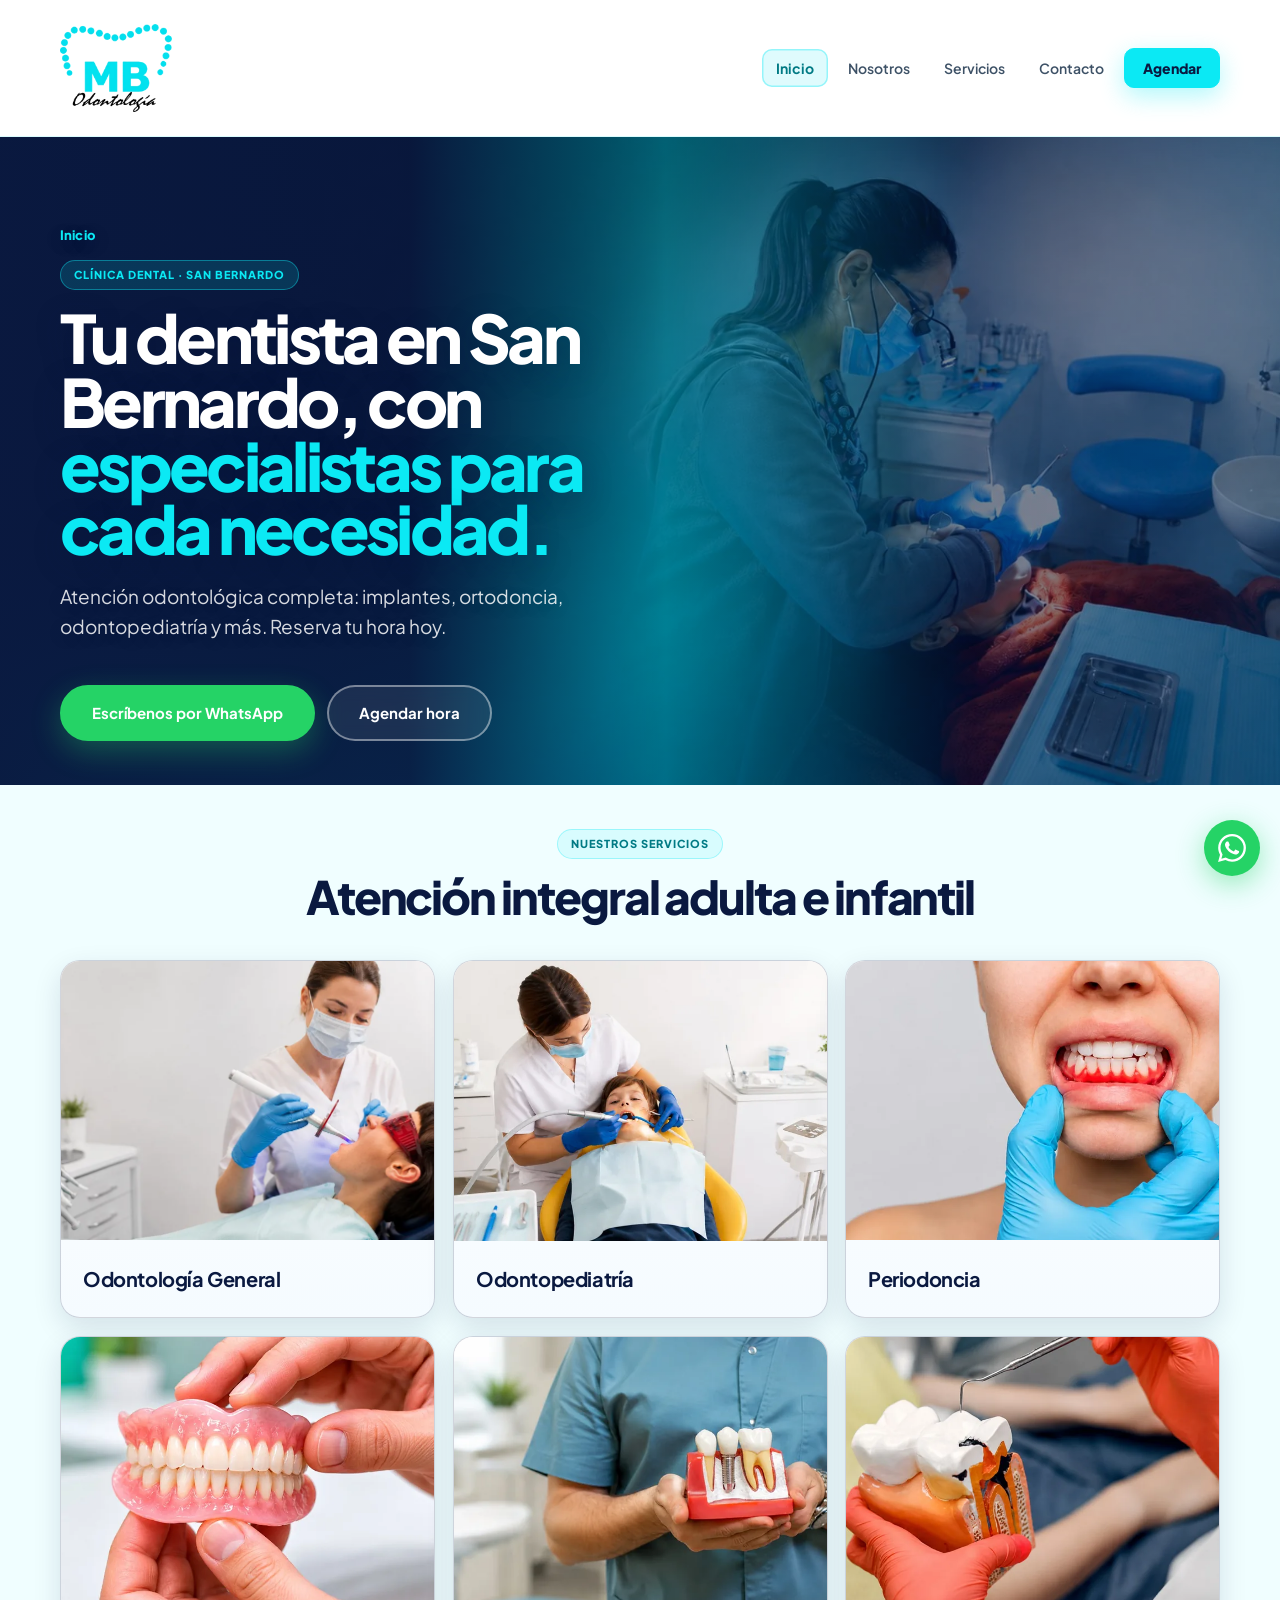
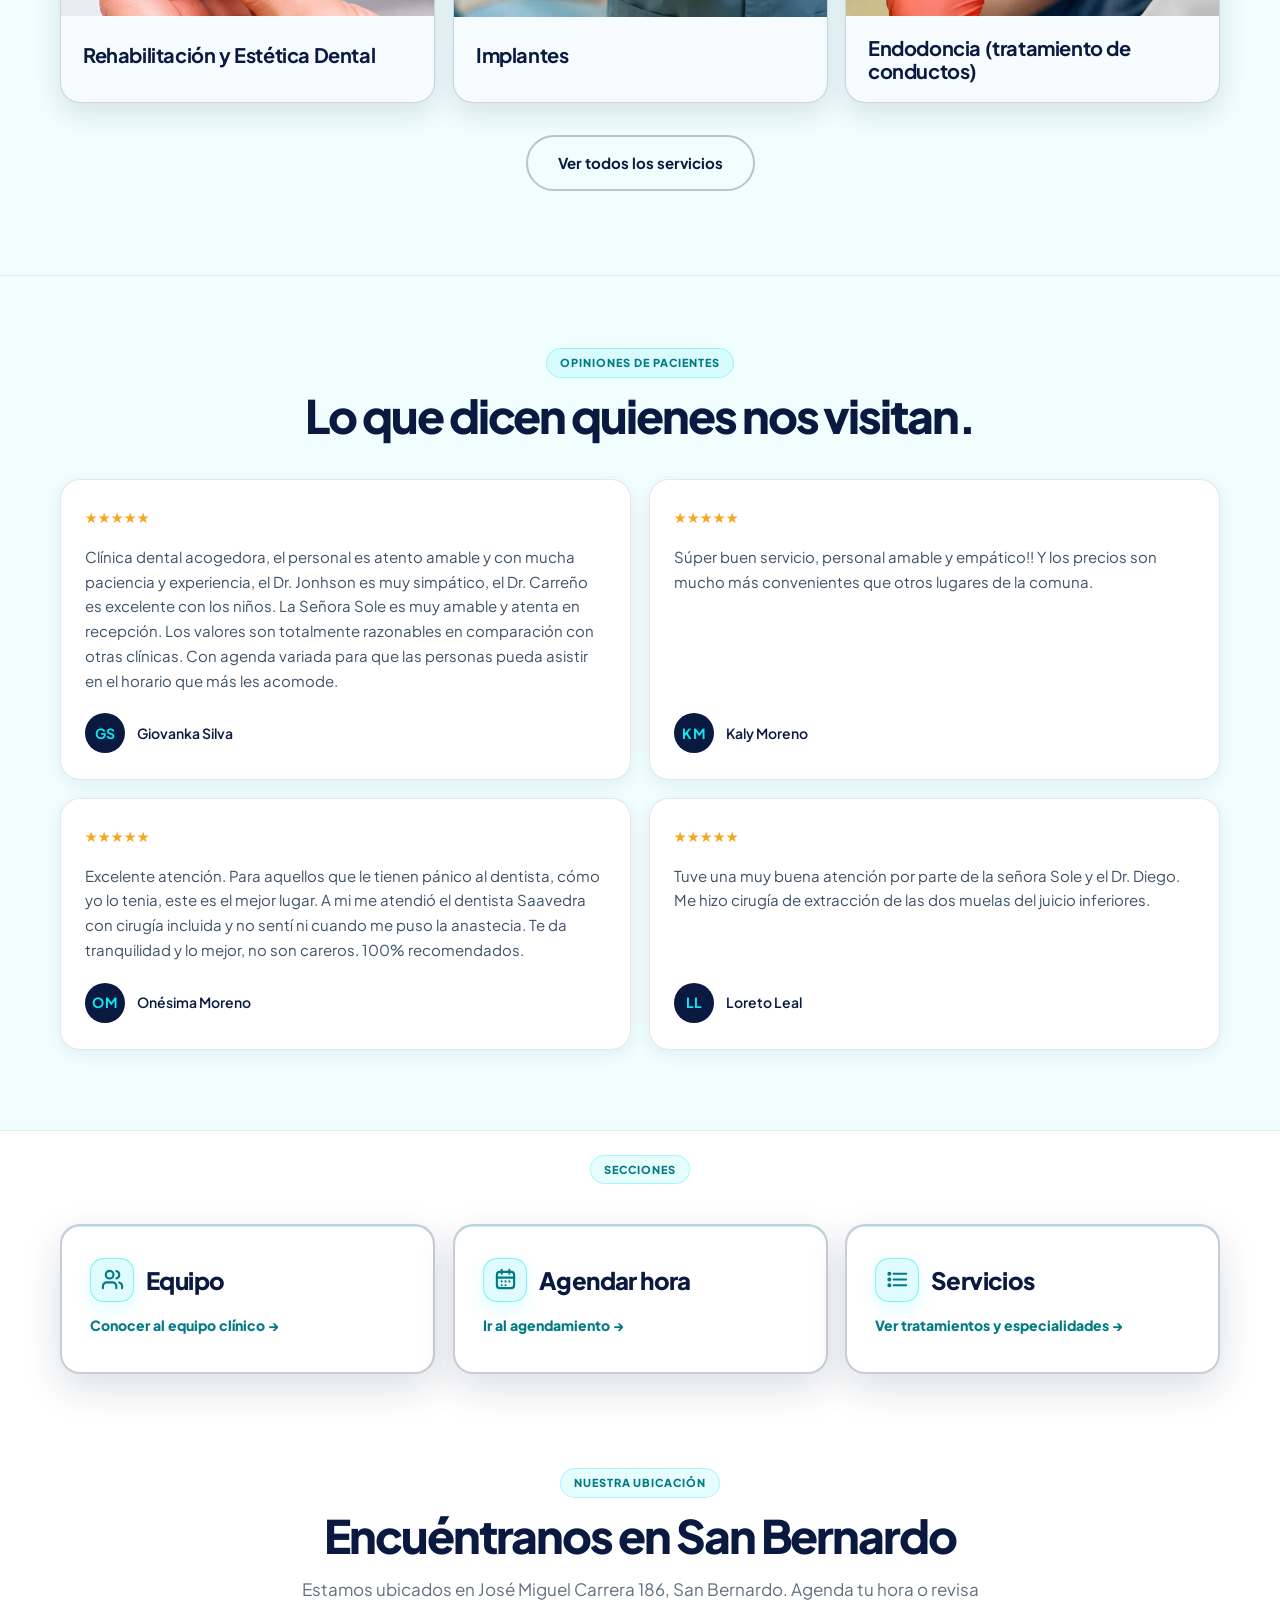
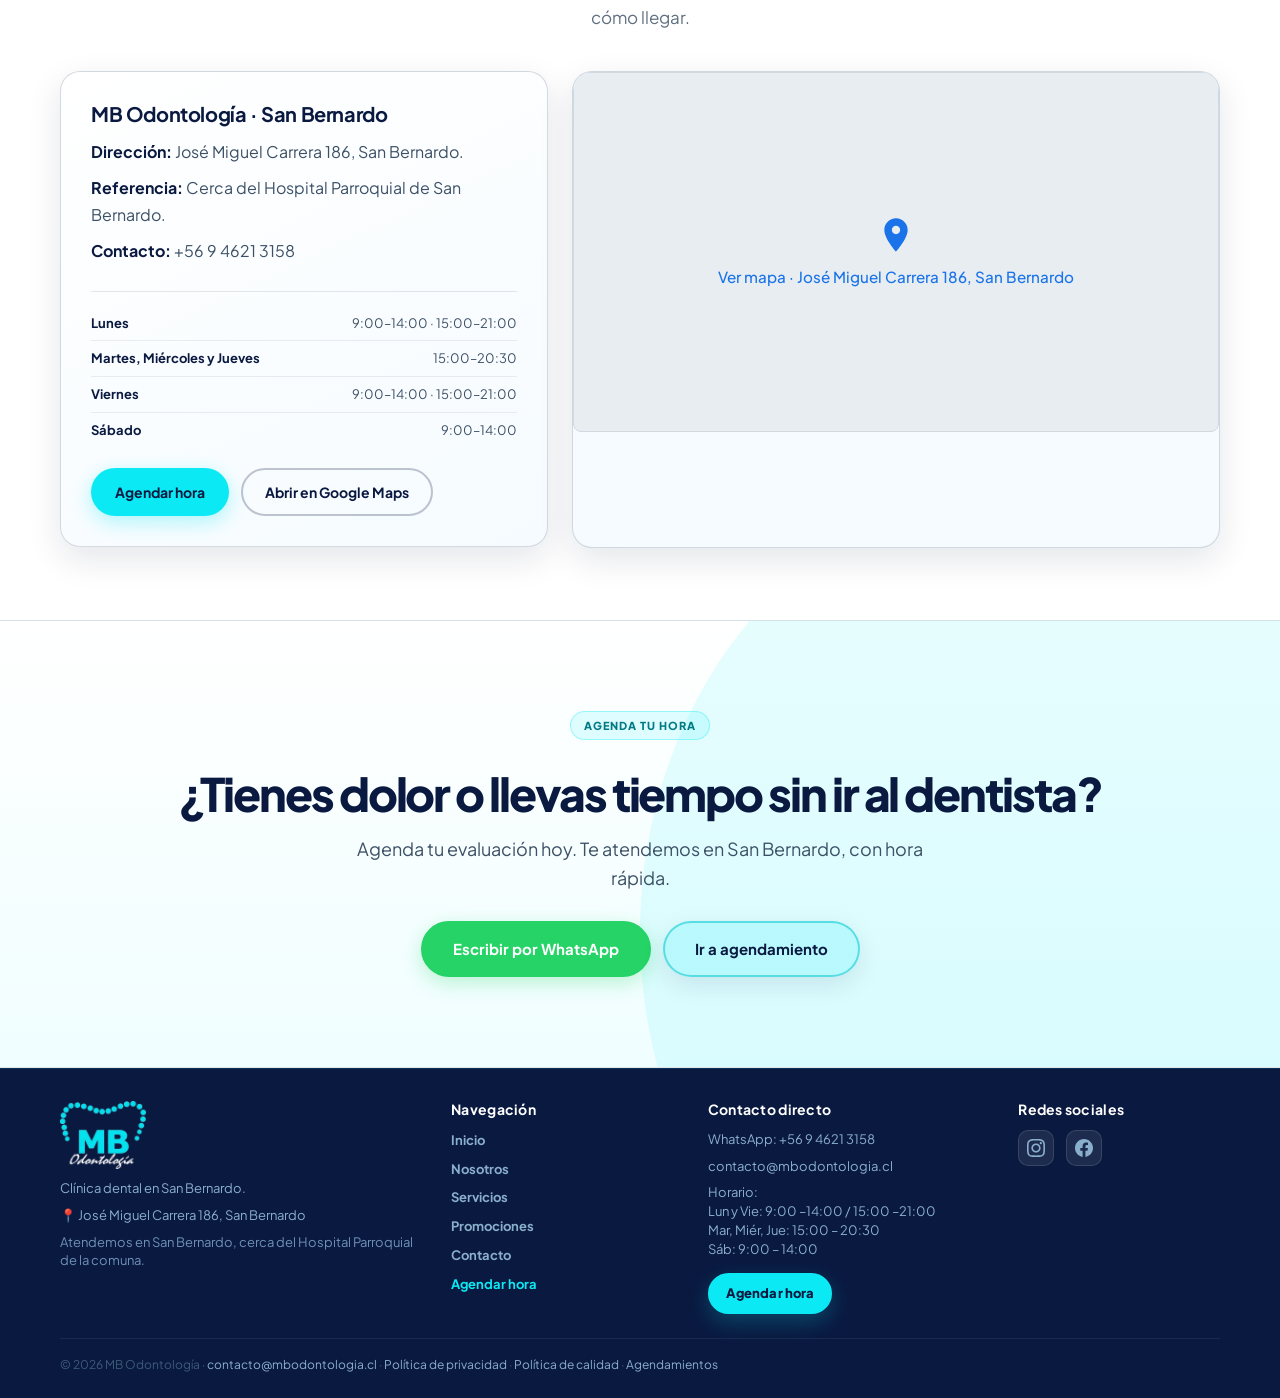
==== commit 7ce26acc: "seo opt" ====
--- a/index.html
+++ b/index.html
@@ -22,26 +22,29 @@
   <meta name="twitter:image" content="https://mbodontologia.cl/assets/img/og-image.jpg" />
   <script type="application/ld+json">{"@context":"https://schema.org","@type":"Dentist","name":"MB Odontología","description":"Clínica dental en San Bernardo","url":"https://mbodontologia.cl","telephone":"+56946213158","email":"contacto@mbodontologia.cl","image":"https://mbodontologia.cl/assets/img/og-image.jpg","address":{"@type":"PostalAddress","streetAddress":"José Miguel Carrera 186","addressLocality":"San Bernardo","addressCountry":"CL"},"sameAs":["https://www.instagram.com/mbodontologiachile/","https://www.facebook.com/mbodontologiachilee"]}</script>
   <link rel="stylesheet" href="assets/css/styles.css" />
+  <link rel="preconnect" href="https://fonts.googleapis.com">
+  <link rel="preconnect" href="https://fonts.gstatic.com" crossorigin>
+  <link rel="stylesheet" href="https://fonts.googleapis.com/css2?family=Plus+Jakarta+Sans:ital,wght@0,400;0,500;0,600;0,700;0,800;1,400&display=swap" media="print" onload="this.media='all'">
 </head>
 <body>
 
 <header class="site-header">
   <div class="container nav">
-    <a class="brand" href="index.html"><img src="assets/img/mb-logo.webp" alt="MB Odontología — Clínica dental"><span>Odontología</span></a>
-    <nav class="menu" aria-label="Menú principal"><a class="active" href="index.html">Inicio</a><a href="equipo.html">Nosotros</a><a href="servicios.html">Servicios</a><a href="agendar.html#contacto">Contacto</a><a class="nav-agendar" href="agendar.html">Agendar</a></nav>
+    <a class="brand" href="index.html"><img src="assets/img/mb-logo.webp" alt="MB Odontología — Clínica dental" width="120" height="95"><span>Odontología</span></a>
+    <nav class="menu" aria-label="Menú principal"><a class="active" href="index.html">Inicio</a><a href="equipo.html">Nosotros</a><a href="servicios.html">Servicios</a><a href="agendar.html#contacto">Contacto</a><a class="nav-agendar" href="agendar.html#dentalsoft">Agendar</a></nav>
     <button class="mobile-toggle" aria-label="Abrir menú" aria-expanded="false"><span></span><span></span><span></span></button>
   </div>
-  <div class="container mobile-menu"><a href="index.html">Inicio</a><a href="equipo.html">Nosotros</a><a href="servicios.html">Servicios</a><a href="agendar.html#contacto">Contacto</a><a class="nav-agendar" href="agendar.html">Agendar</a></div>
+  <div class="container mobile-menu"><a href="index.html">Inicio</a><a href="equipo.html">Nosotros</a><a href="servicios.html">Servicios</a><a href="agendar.html#contacto">Contacto</a><a class="nav-agendar" href="agendar.html#dentalsoft">Agendar</a></div>
 </header>
 
 <main>
   <section class="hero hero-home-carousel" aria-label="Presentación MB Odontología">
     <div class="hero-bg-carousel" data-hero-bg-carousel aria-hidden="true">
       <div class="hero-bg-slide is-active">
-        <img src="assets/img/hero-home-atencion-clinica.webp" alt="">
+        <img src="assets/img/hero-home-atencion-clinica.webp" alt="" fetchpriority="high">
       </div>
       <div class="hero-bg-slide">
-        <img src="assets/img/hero-home-clinica-movil.png" alt="">
+        <img src="assets/img/hero-home-clinica-movil.webp" alt="">
       </div>
       <div class="hero-bg-slide">
         <img src="assets/img/hero-home-box-clinica.webp" alt="">
@@ -59,7 +62,7 @@
         <p class="lead hero-lead-constrained">Atención odontológica completa: implantes, ortodoncia, odontopediatría y más. Reserva tu hora hoy.</p>
         <div class="hero-actions">
           <a class="btn lg whatsapp" href="https://wa.me/56946213158?text=Hola%2C%20quiero%20agendar%20una%20evaluaci%C3%B3n%20en%20MB%20Odontolog%C3%ADa." target="_blank" rel="noopener">Escríbenos por WhatsApp</a>
-          <a class="btn secondary lg" href="agendar.html">Agendar hora</a>
+          <a class="btn secondary lg" href="agendar.html#dentalsoft">Agendar hora</a>
         </div>
       </div>
     </div>
@@ -143,7 +146,7 @@
           </span>
           <strong>Conocer al equipo clínico →</strong>
         </a>
-        <a class="home-quick-card" href="agendar.html">
+        <a class="home-quick-card" href="agendar.html#dentalsoft">
           <span class="home-quick-title">
             <span class="home-quick-icon" aria-hidden="true">
               <svg viewBox="0 0 24 24" fill="none" stroke="currentColor" stroke-width="2.2" stroke-linecap="round" stroke-linejoin="round"><rect x="3" y="4" width="18" height="17" rx="3"></rect><line x1="16" y1="2" x2="16" y2="6"></line><line x1="8" y1="2" x2="8" y2="6"></line><line x1="3" y1="10" x2="21" y2="10"></line><path d="M8 14h.01M12 14h.01M16 14h.01M8 18h.01M12 18h.01"></path></svg>
@@ -200,22 +203,18 @@
           </dl>
 
           <div class="home-location-actions">
-            <a class="btn header-cta" href="agendar.html">Agendar hora</a>
+            <a class="btn header-cta" href="agendar.html#dentalsoft">Agendar hora</a>
             <a class="btn secondary" href="https://maps.app.goo.gl/84jRuTuHgjY4yyRq6" target="_blank" rel="noopener">Abrir en Google Maps</a>
           </div>
         </article>
 
-        <div class="home-map-embed">
-          <iframe
-            src="https://www.google.com/maps?q=Jos%C3%A9%20Miguel%20Carrera%20186%2C%20San%20Bernardo%2C%20Chile&output=embed"
-            width="100%"
-            height="360"
-            style="border:0;"
-            allowfullscreen=""
-            loading="lazy"
-            referrerpolicy="no-referrer-when-downgrade"
-            title="Mapa MB Odontología San Bernardo">
-          </iframe>
+        <div class="home-map-embed map-lazy-wrapper" data-map-src="https://www.google.com/maps?q=Jos%C3%A9%20Miguel%20Carrera%20186%2C%20San%20Bernardo%2C%20Chile&output=embed">
+          <div class="map-placeholder" role="button" tabindex="0" aria-label="Ver mapa en Google Maps" onclick="loadMap(this)">
+            <div class="map-placeholder-inner">
+              <svg width="40" height="40" viewBox="0 0 24 24" fill="none" xmlns="http://www.w3.org/2000/svg" aria-hidden="true"><path d="M12 2C8.13 2 5 5.13 5 9c0 5.25 7 13 7 13s7-7.75 7-13c0-3.87-3.13-7-7-7zm0 9.5c-1.38 0-2.5-1.12-2.5-2.5s1.12-2.5 2.5-2.5 2.5 1.12 2.5 2.5-1.12 2.5-2.5 2.5z" fill="#1a73e8"/></svg>
+              <span>Ver mapa · José Miguel Carrera 186, San Bernardo</span>
+            </div>
+          </div>
         </div>
       </div>
     </div>
@@ -229,7 +228,7 @@
       <p>Agenda tu evaluación hoy. Te atendemos en San Bernardo, con hora rápida.</p>
       <div class="final-cta-actions">
         <a class="btn lg whatsapp" href="https://wa.me/56946213158?text=Hola%2C%20quiero%20agendar%20una%20evaluaci%C3%B3n%20en%20MB%20Odontolog%C3%ADa." target="_blank" rel="noopener">Escribir por WhatsApp</a>
-        <a class="btn secondary lg" href="agendar.html">Ir a agendamiento</a>
+        <a class="btn secondary lg" href="agendar.html#dentalsoft">Ir a agendamiento</a>
       </div>
     </div>
   </section>
@@ -253,7 +252,7 @@
           <a href="servicios.html">Servicios</a>
           <a href="campanas.html">Promociones</a>
           <a href="agendar.html#contacto">Contacto</a>
-          <a class="nav-agendar" href="agendar.html">Agendar hora</a>
+          <a class="nav-agendar" href="agendar.html#dentalsoft">Agendar hora</a>
         </div>
       </div>
 
@@ -265,7 +264,7 @@
 Lun y Vie: 9:00 –14:00 / 15:00 –21:00 
 Mar, Miér, Jue: 15:00 – 20:30 
 Sáb: 9:00 – 14:00</p>
-        <a class="btn footer-agendar" href="agendar.html">Agendar hora</a>
+        <a class="btn footer-agendar" href="agendar.html#dentalsoft">Agendar hora</a>
       </div>
 
       <div class="footer-col footer-social-col">
--- a/assets/css/styles.css
+++ b/assets/css/styles.css
@@ -3,7 +3,7 @@
    Paleta: navy azul profundo + cian de marca + blanco clínico
    Sin negro puro — se usa navy como color base
    ============================================================ */
-@import url('https://fonts.googleapis.com/css2?family=Plus+Jakarta+Sans:ital,wght@0,400;0,500;0,600;0,700;0,800;1,400&display=swap');
+/* Google Fonts loaded via <link> in HTML for better performance */
 
 :root {
   /* Cian de marca */
@@ -1765,6 +1765,30 @@
     min-height: 520px;
     padding: 58px 0 52px;
     background-position: 64% center;
+  }
+}
+
+/* Agendar: iframe Dental Soft */
+.dentalsoft-section {
+  background: var(--ghost);
+  padding: 64px 0 56px;
+}
+
+.dentalsoft-embed {
+  border-radius: var(--radius);
+  overflow: hidden;
+  border: 1px solid var(--border);
+  background: var(--white);
+}
+
+.dentalsoft-embed iframe {
+  display: block;
+  min-height: 700px;
+}
+
+@media (max-width: 600px) {
+  .dentalsoft-embed iframe {
+    min-height: 820px;
   }
 }
 
@@ -2799,3 +2823,109 @@
 .hero-lead-constrained {
   width: min(700px, 100%);
 }
+
+/* ── Reserva confirmada ──────────────────────────────────── */
+.confirm-section {
+  padding: 80px 0 96px;
+  background: var(--white);
+}
+
+.confirm-layout {
+  display: flex;
+  flex-direction: column;
+  align-items: center;
+  text-align: center;
+  max-width: 560px;
+  margin: 0 auto;
+}
+
+.confirm-icon {
+  width: 72px;
+  height: 72px;
+  margin-bottom: 24px;
+}
+
+.confirm-icon svg {
+  width: 100%;
+  height: 100%;
+}
+
+.confirm-layout h1 {
+  margin-top: 8px;
+  margin-bottom: 16px;
+}
+
+.confirm-layout .lead {
+  color: var(--muted);
+  margin-bottom: 36px;
+}
+
+.confirm-actions {
+  display: flex;
+  gap: 12px;
+  flex-wrap: wrap;
+  justify-content: center;
+  margin-bottom: 40px;
+}
+
+.confirm-info {
+  display: flex;
+  flex-direction: column;
+  gap: 10px;
+  color: var(--muted);
+  font-size: 14px;
+}
+
+.confirm-info-item {
+  display: flex;
+  align-items: center;
+  gap: 8px;
+  justify-content: center;
+}
+
+.confirm-info-item svg {
+  width: 18px;
+  height: 18px;
+  flex-shrink: 0;
+  color: var(--teal);
+}
+
+@media (max-width: 480px) {
+  .confirm-actions {
+    flex-direction: column;
+    width: 100%;
+  }
+
+  .confirm-actions .btn {
+    width: 100%;
+    text-align: center;
+    justify-content: center;
+  }
+}
+
+/* === Map lazy load === */
+.map-lazy-wrapper { position: relative; }
+.map-placeholder {
+  width: 100%;
+  height: 360px;
+  background: #e8edf2;
+  display: flex;
+  align-items: center;
+  justify-content: center;
+  cursor: pointer;
+  border-radius: 8px;
+  border: 1px solid #d0d8e0;
+  transition: background 0.2s;
+}
+.map-placeholder:hover { background: #dce4ec; }
+.map-placeholder-inner {
+  display: flex;
+  flex-direction: column;
+  align-items: center;
+  gap: 10px;
+  color: #1a73e8;
+  font-size: 0.95rem;
+  font-weight: 500;
+  text-align: center;
+  padding: 0 20px;
+}
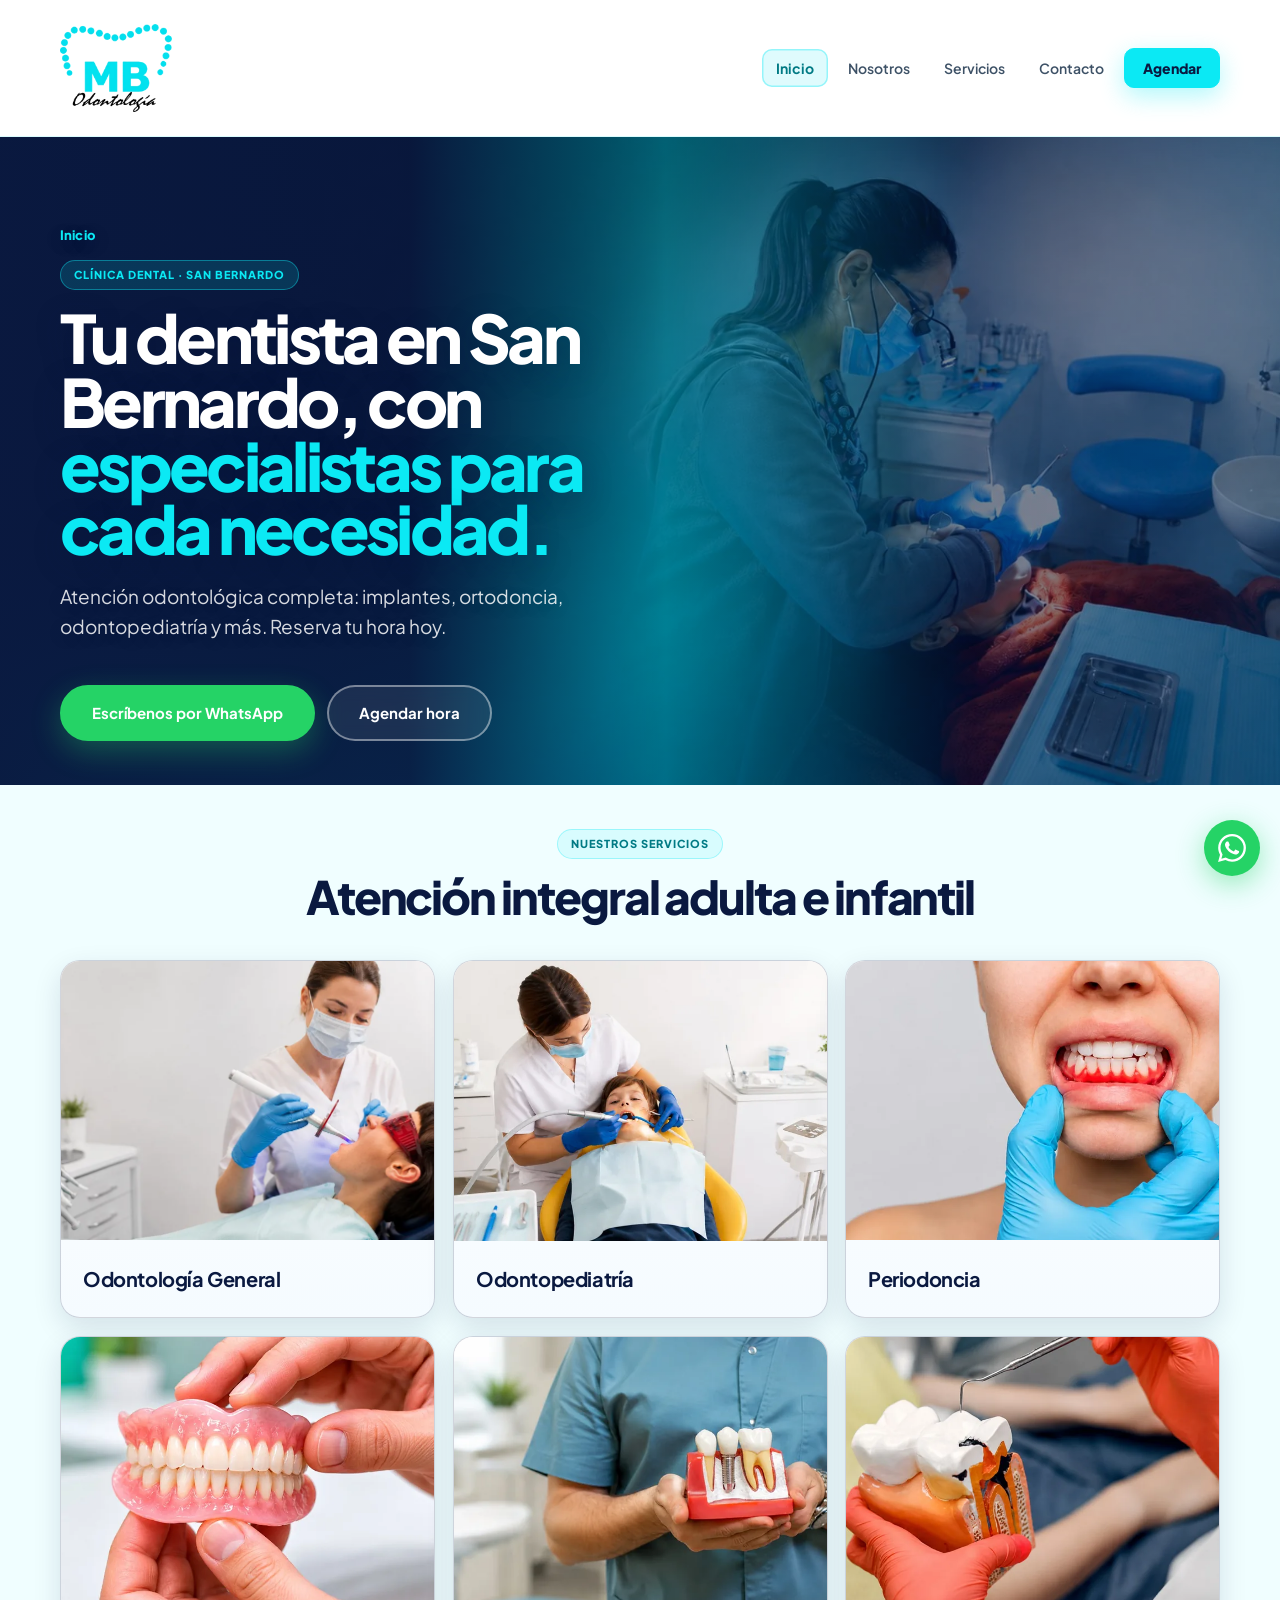
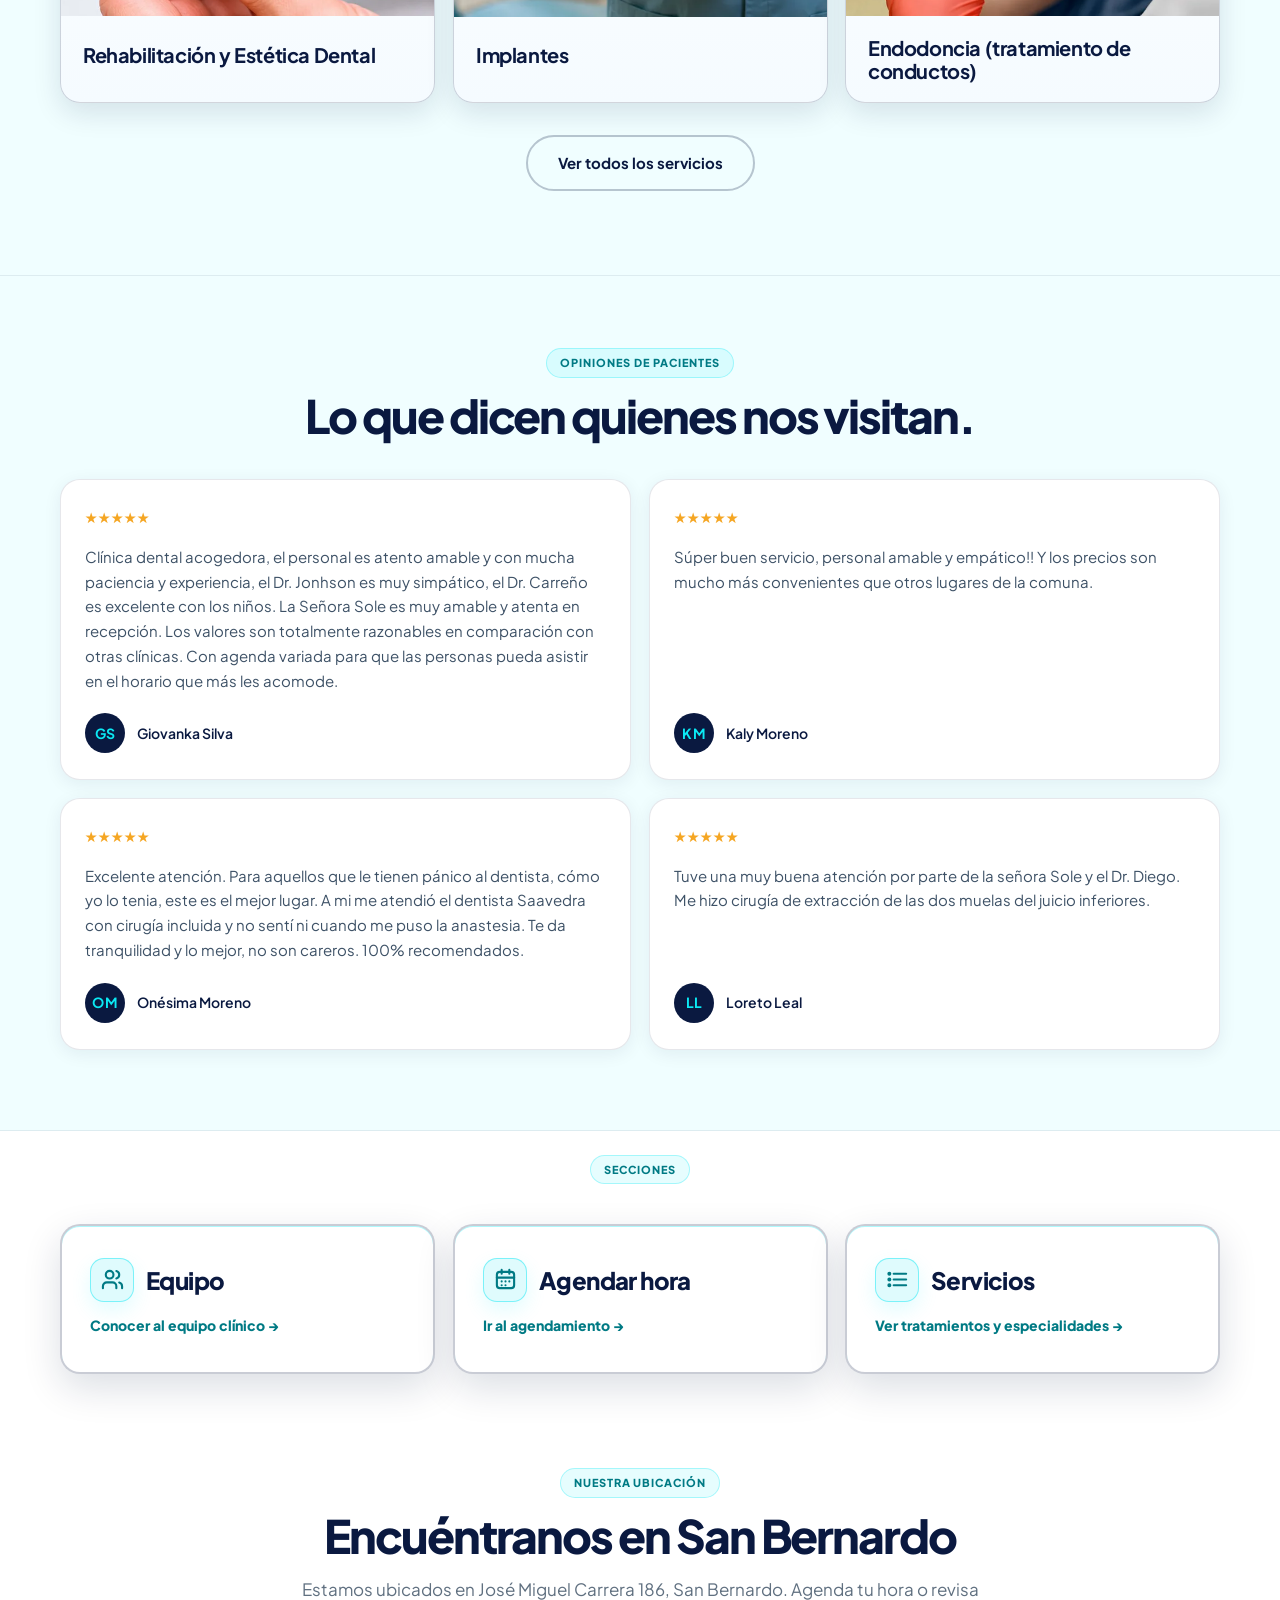
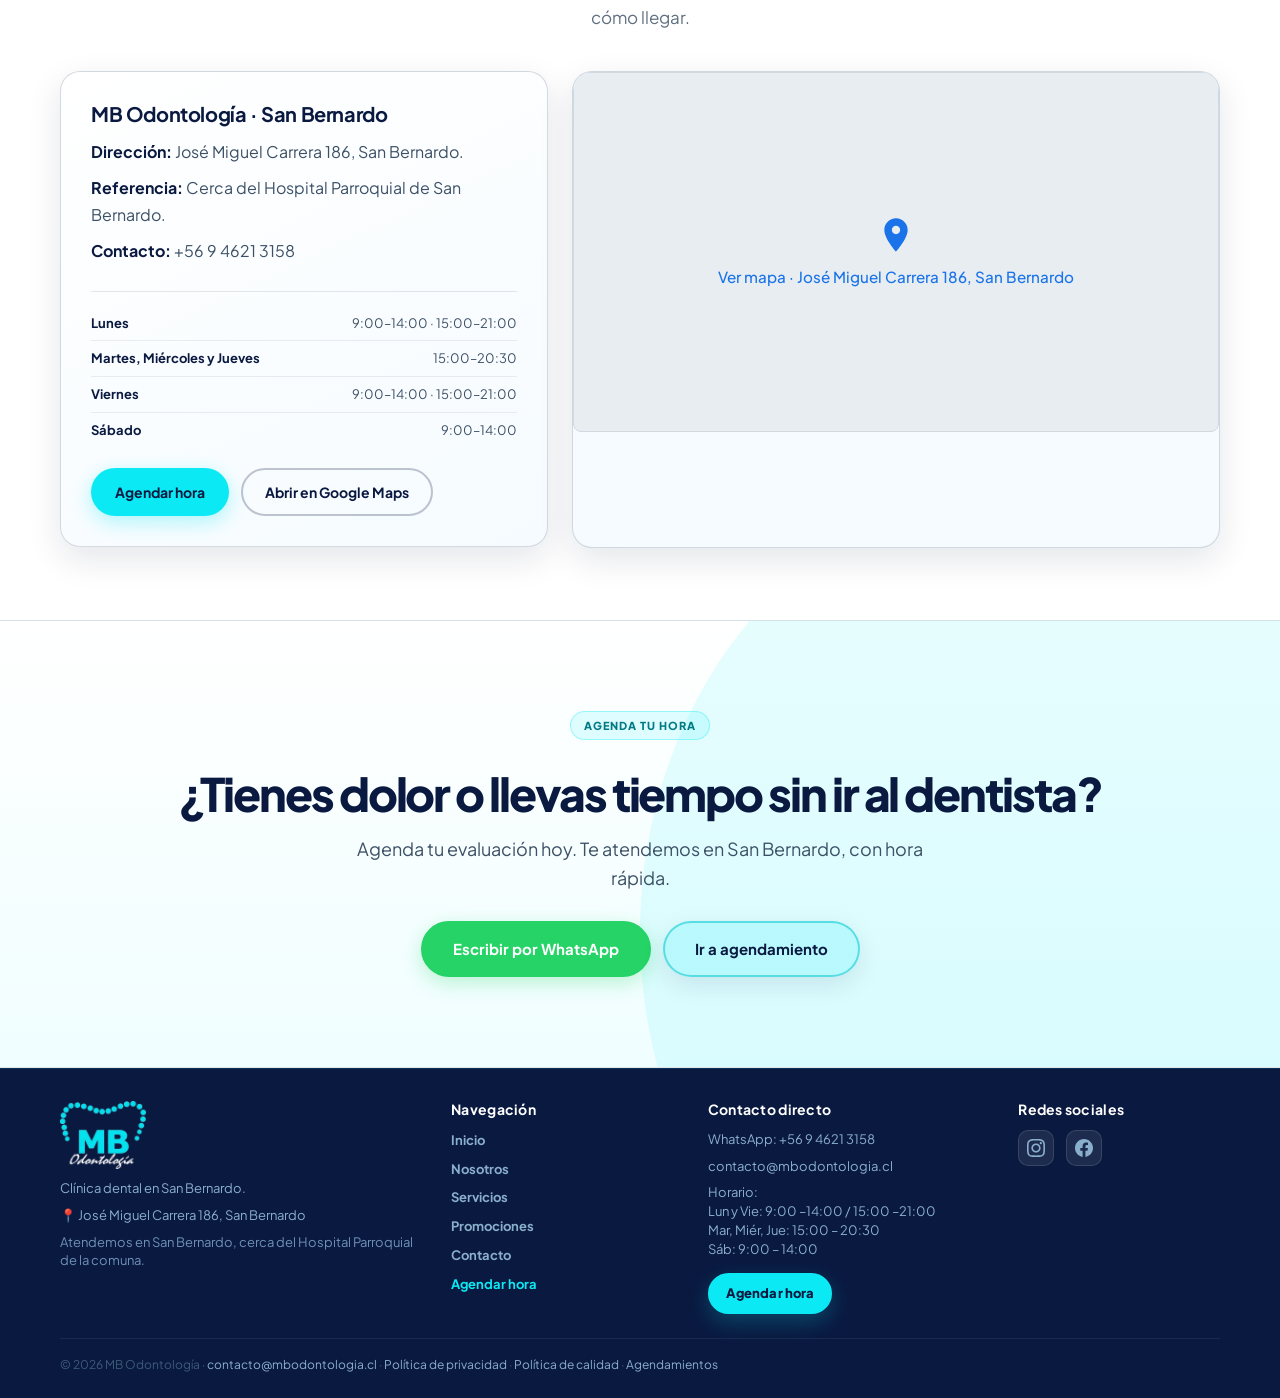
==== commit dcea3d13: "corrección ortográfica" ====
--- a/index.html
+++ b/index.html
@@ -113,7 +113,7 @@
         </article>
         <article class="review-card">
           <div class="review-stars" aria-label="5 estrellas">★★★★★</div>
-          <blockquote>Excelente atención. Para aquellos que le tienen pánico al dentista, cómo yo lo tenia, este es el mejor lugar. A mi me atendió el dentista Saavedra con cirugía incluida y no sentí ni cuando me puso la anastecia. Te da tranquilidad y lo mejor, no son careros. 100% recomendados.</blockquote>
+          <blockquote>Excelente atención. Para aquellos que le tienen pánico al dentista, cómo yo lo tenia, este es el mejor lugar. A mi me atendió el dentista Saavedra con cirugía incluida y no sentí ni cuando me puso la anastesia. Te da tranquilidad y lo mejor, no son careros. 100% recomendados.</blockquote>
           <div class="review-author">
             <span class="review-initials" aria-hidden="true">OM</span>
             <span class="review-name">Onésima Moreno</span>
--- a/assets/css/styles.css
+++ b/assets/css/styles.css
@@ -2929,3 +2929,23 @@
   text-align: center;
   padding: 0 20px;
 }
+
+/* === Dental Soft fallback === */
+.dentalsoft-fallback {
+  padding: 48px 24px;
+  text-align: center;
+  background: var(--gray-50, #f8f9fa);
+  border-radius: 12px;
+  border: 1px solid var(--gray-200, #e2e8f0);
+}
+.dentalsoft-fallback p {
+  color: var(--gray-600, #64748b);
+  margin-bottom: 24px;
+  font-size: 1rem;
+}
+.dentalsoft-fallback-actions {
+  display: flex;
+  flex-wrap: wrap;
+  gap: 12px;
+  justify-content: center;
+}
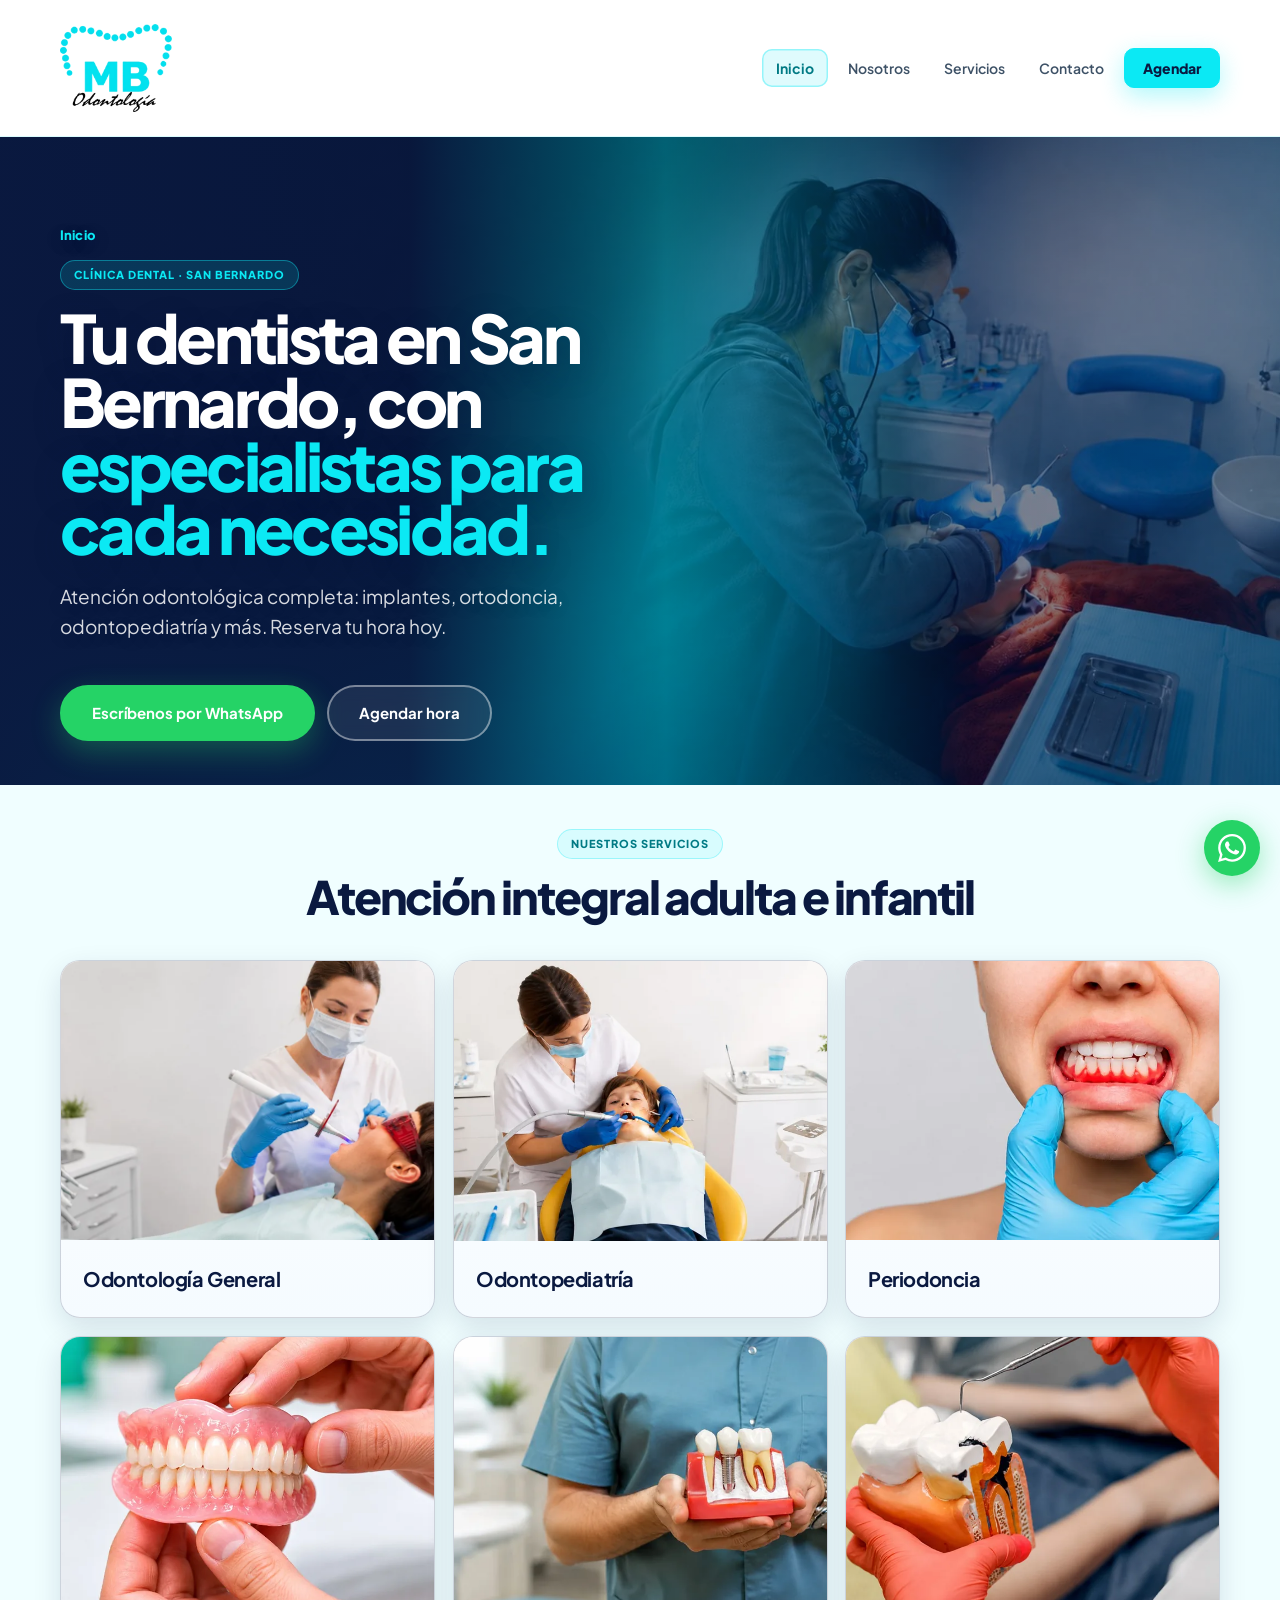
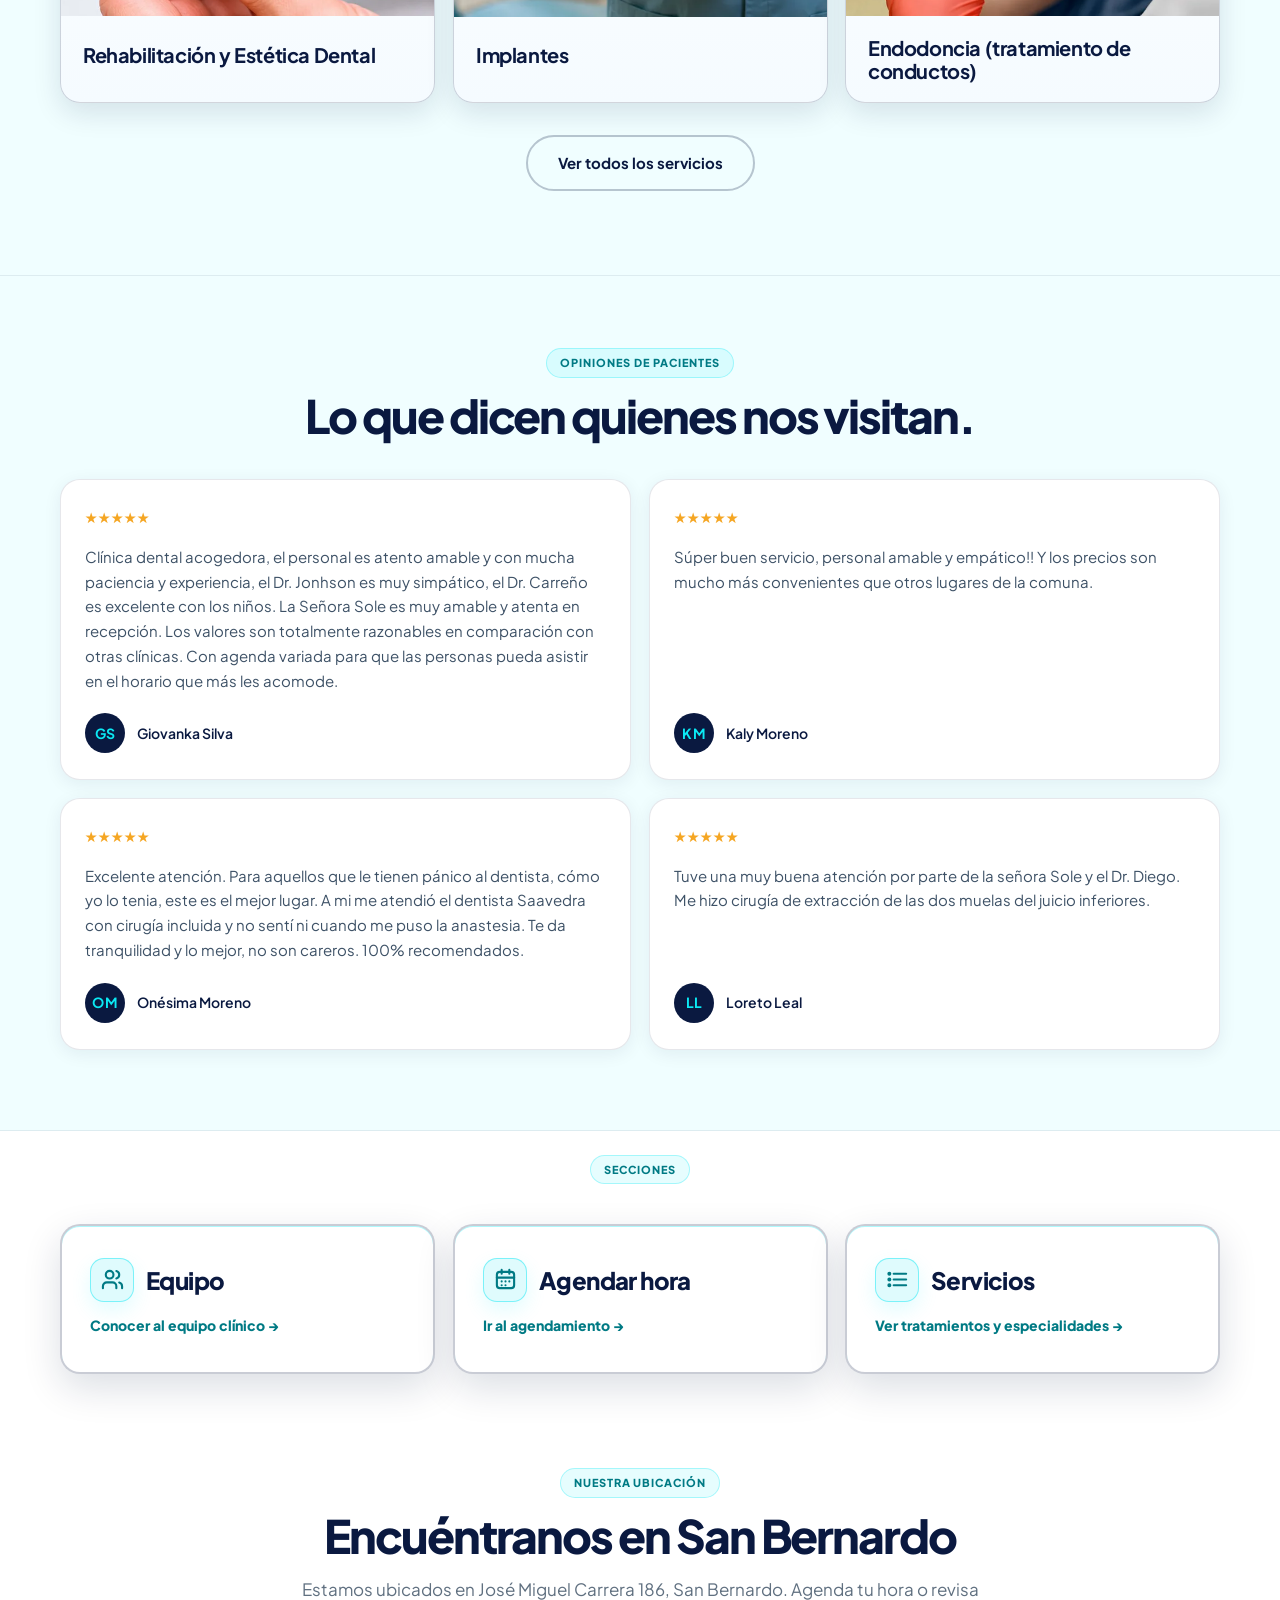
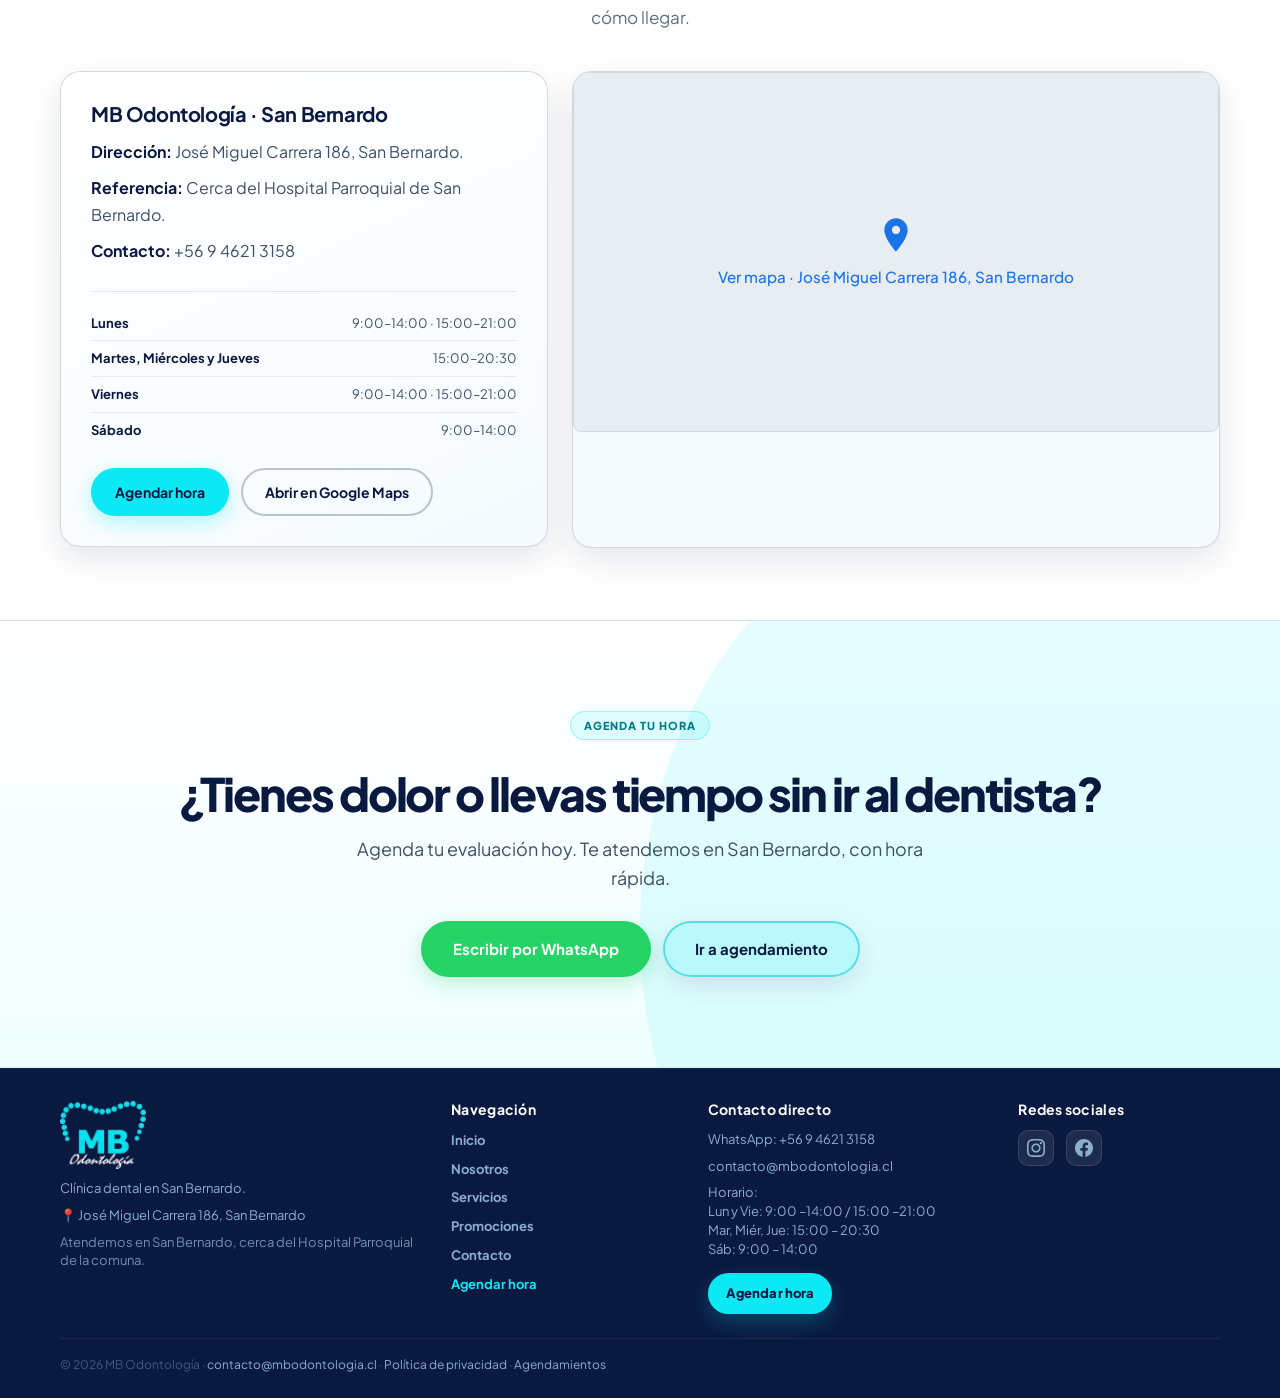
==== commit eedf0124: "correciones seo" ====
--- a/index.html
+++ b/index.html
@@ -3,8 +3,8 @@
 <head>
   <meta charset="UTF-8" />
   <meta name="viewport" content="width=device-width, initial-scale=1.0" />
-  <title>MB Odontología | Clínica dental en San Bernardo</title>
-  <meta name="description" content="Clínica dental MB Odontología. Implantes, ortodoncia, urgencias, estética dental y odontopediatría en San Bernardo. Agenda tu hora." />
+  <title>Dentista en San Bernardo | MB Odontología</title>
+  <meta name="description" content="Clínica dental con horario extendido: lunes y viernes hasta las 21:00, sábados hasta las 14:00. Urgencias, implantes, ortodoncia y odontopediatría. Agenda hoy." />
   <link rel="canonical" href="https://mbodontologia.cl/" />
   <link rel="icon" type="image/x-icon" href="assets/img/favicon.ico" />
   <link rel="icon" type="image/png" sizes="32x32" href="assets/img/favicon-32.png" />
@@ -20,7 +20,7 @@
   <meta property="og:locale" content="es_CL" />
   <meta name="twitter:card" content="summary_large_image" />
   <meta name="twitter:image" content="https://mbodontologia.cl/assets/img/og-image.jpg" />
-  <script type="application/ld+json">{"@context":"https://schema.org","@type":"Dentist","name":"MB Odontología","description":"Clínica dental en San Bernardo","url":"https://mbodontologia.cl","telephone":"+56946213158","email":"contacto@mbodontologia.cl","image":"https://mbodontologia.cl/assets/img/og-image.jpg","address":{"@type":"PostalAddress","streetAddress":"José Miguel Carrera 186","addressLocality":"San Bernardo","addressCountry":"CL"},"sameAs":["https://www.instagram.com/mbodontologiachile/","https://www.facebook.com/mbodontologiachilee"]}</script>
+  <script type="application/ld+json">{"@context":"https://schema.org","@type":"Dentist","name":"MB Odontología","description":"Clínica dental en San Bernardo. Urgencias, implantes, ortodoncia, odontopediatría y atención familiar.","url":"https://mbodontologia.cl","telephone":"+56946213158","email":"contacto@mbodontologia.cl","image":"https://mbodontologia.cl/assets/img/og-image.jpg","address":{"@type":"PostalAddress","streetAddress":"José Miguel Carrera 186","addressLocality":"San Bernardo","addressRegion":"Región Metropolitana","addressCountry":"CL"},"openingHoursSpecification":[{"@type":"OpeningHoursSpecification","dayOfWeek":["Monday","Friday"],"opens":"09:00","closes":"14:00"},{"@type":"OpeningHoursSpecification","dayOfWeek":["Monday","Friday"],"opens":"15:00","closes":"21:00"},{"@type":"OpeningHoursSpecification","dayOfWeek":["Tuesday","Wednesday","Thursday"],"opens":"15:00","closes":"20:30"},{"@type":"OpeningHoursSpecification","dayOfWeek":["Saturday"],"opens":"09:00","closes":"14:00"}],"priceRange":"$$","sameAs":["https://www.instagram.com/mbodontologiachile/","https://www.facebook.com/mbodontologiachilee"]}</script>
   <link rel="stylesheet" href="assets/css/styles.css" />
   <link rel="preconnect" href="https://fonts.googleapis.com">
   <link rel="preconnect" href="https://fonts.gstatic.com" crossorigin>
@@ -276,7 +276,7 @@
       </div>
     </div>
     <div class="footer-bottom">
-      <span>© 2026 MB Odontología · <a href="mailto:contacto@mbodontologia.cl">contacto@mbodontologia.cl</a> · <a href="privacidad.html">Política de privacidad</a> · <a href="en-construccion.html">Política de calidad</a> · <a href="en-construccion.html">Agendamientos</a></span>
+      <span>© 2026 MB Odontología · <a href="mailto:contacto@mbodontologia.cl">contacto@mbodontologia.cl</a> · <a href="privacidad.html">Política de privacidad</a> · <a href="agendar.html">Agendamientos</a></span>
     </div>
   </div>
 </footer>
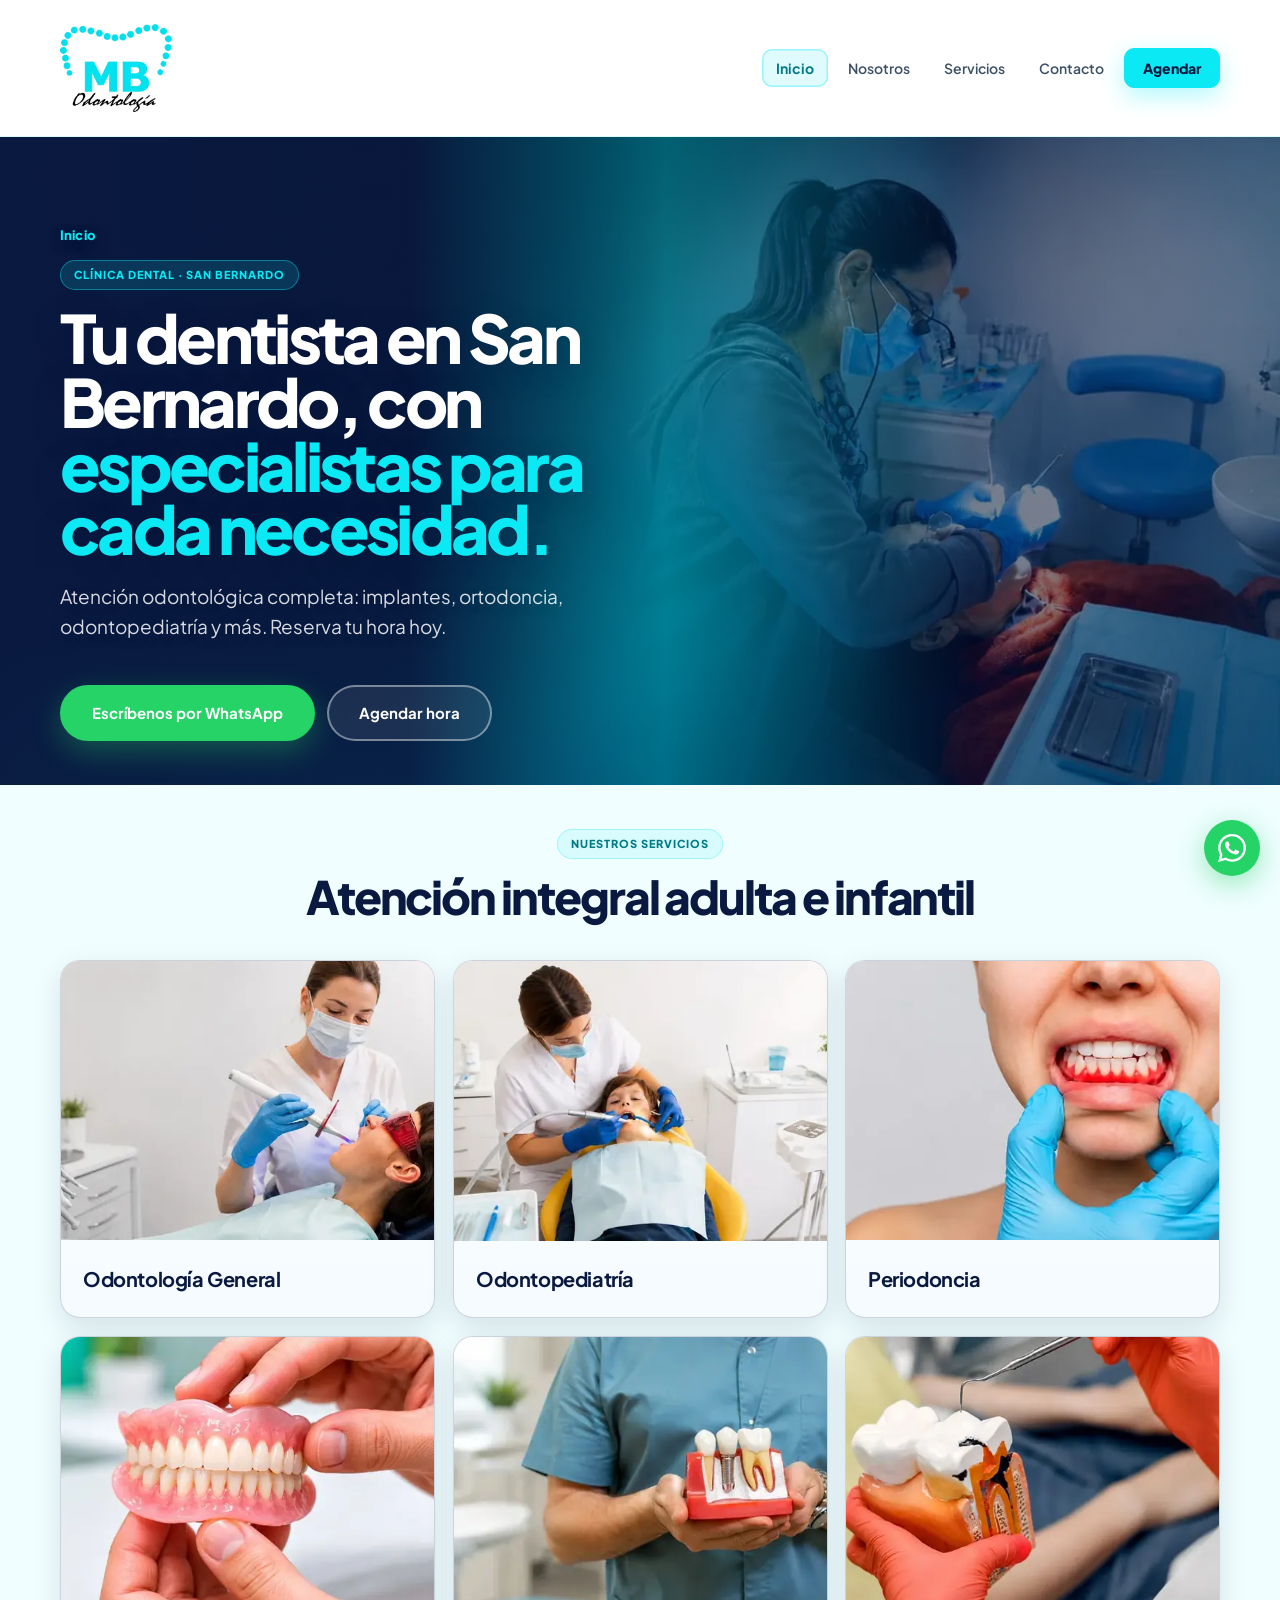
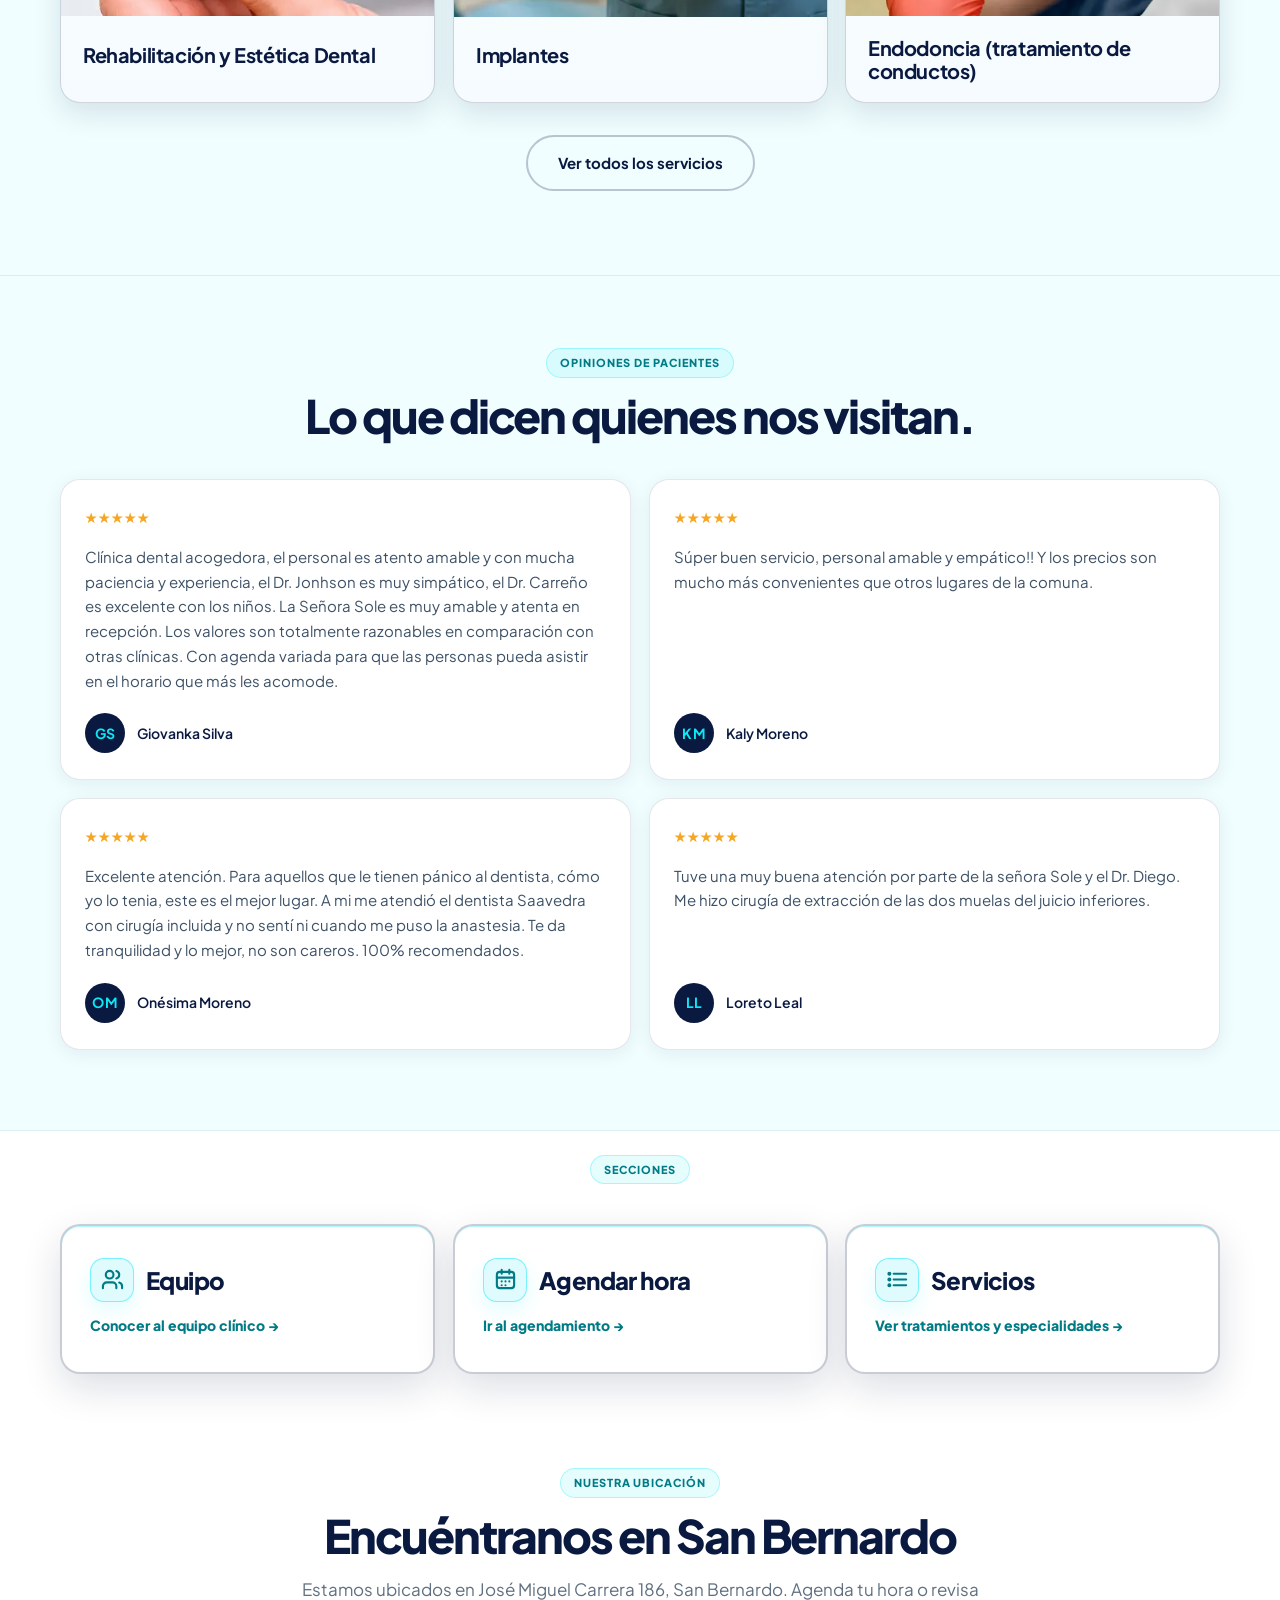
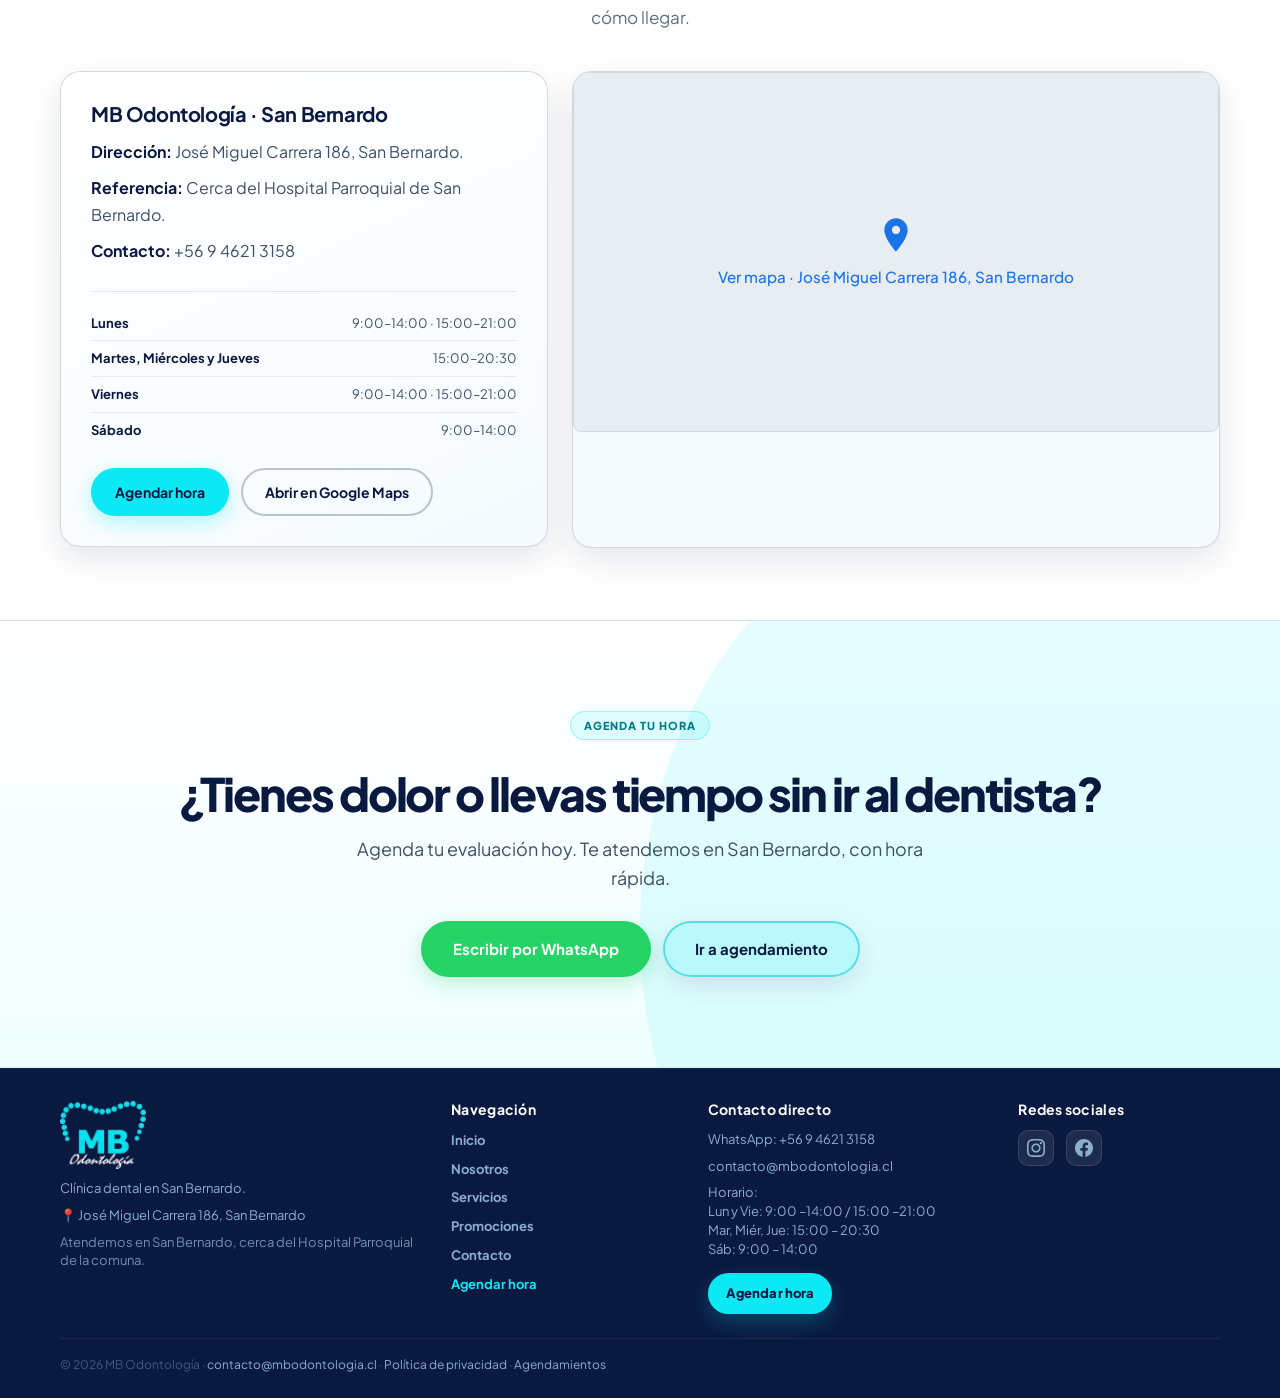
==== commit 82732678: "ajustes seo" ====
--- a/index.html
+++ b/index.html
@@ -21,7 +21,7 @@
   <meta name="twitter:card" content="summary_large_image" />
   <meta name="twitter:image" content="https://mbodontologia.cl/assets/img/og-image.jpg" />
   <script type="application/ld+json">{"@context":"https://schema.org","@type":"Dentist","name":"MB Odontología","description":"Clínica dental en San Bernardo. Urgencias, implantes, ortodoncia, odontopediatría y atención familiar.","url":"https://mbodontologia.cl","telephone":"+56946213158","email":"contacto@mbodontologia.cl","image":"https://mbodontologia.cl/assets/img/og-image.jpg","address":{"@type":"PostalAddress","streetAddress":"José Miguel Carrera 186","addressLocality":"San Bernardo","addressRegion":"Región Metropolitana","addressCountry":"CL"},"openingHoursSpecification":[{"@type":"OpeningHoursSpecification","dayOfWeek":["Monday","Friday"],"opens":"09:00","closes":"14:00"},{"@type":"OpeningHoursSpecification","dayOfWeek":["Monday","Friday"],"opens":"15:00","closes":"21:00"},{"@type":"OpeningHoursSpecification","dayOfWeek":["Tuesday","Wednesday","Thursday"],"opens":"15:00","closes":"20:30"},{"@type":"OpeningHoursSpecification","dayOfWeek":["Saturday"],"opens":"09:00","closes":"14:00"}],"priceRange":"$$","sameAs":["https://www.instagram.com/mbodontologiachile/","https://www.facebook.com/mbodontologiachilee"]}</script>
-  <link rel="stylesheet" href="assets/css/styles.css" />
+  <link rel="stylesheet" href="assets/css/styles.css?v=20260606b" />
   <link rel="preconnect" href="https://fonts.googleapis.com">
   <link rel="preconnect" href="https://fonts.gstatic.com" crossorigin>
   <link rel="stylesheet" href="https://fonts.googleapis.com/css2?family=Plus+Jakarta+Sans:ital,wght@0,400;0,500;0,600;0,700;0,800;1,400&display=swap" media="print" onload="this.media='all'">
@@ -41,16 +41,16 @@
   <section class="hero hero-home-carousel" aria-label="Presentación MB Odontología">
     <div class="hero-bg-carousel" data-hero-bg-carousel aria-hidden="true">
       <div class="hero-bg-slide is-active">
-        <img src="assets/img/hero-home-atencion-clinica.webp" alt="" fetchpriority="high">
+        <img src="assets/img/hero-home-atencion-clinica.webp" srcset="assets/img/hero-home-atencion-clinica-900.webp 900w, assets/img/hero-home-atencion-clinica-1400.webp 1400w, assets/img/hero-home-atencion-clinica.webp 1777w" sizes="100vw" alt="" width="1777" height="835" fetchpriority="high" decoding="async">
       </div>
       <div class="hero-bg-slide">
-        <img src="assets/img/hero-home-clinica-movil.webp" alt="">
+        <img src="assets/img/hero-home-clinica-movil.webp" srcset="assets/img/hero-home-clinica-movil-900.webp 900w, assets/img/hero-home-clinica-movil-1400.webp 1400w, assets/img/hero-home-clinica-movil.webp 1849w" sizes="100vw" alt="" width="1849" height="970" loading="lazy" decoding="async">
       </div>
       <div class="hero-bg-slide">
-        <img src="assets/img/hero-home-box-clinica.webp" alt="">
+        <img src="assets/img/hero-home-box-clinica.webp" srcset="assets/img/hero-home-box-clinica-900.webp 900w, assets/img/hero-home-box-clinica-1400.webp 1400w, assets/img/hero-home-box-clinica.webp 1987w" sizes="100vw" alt="" width="1987" height="988" loading="lazy" decoding="async">
       </div>
       <div class="hero-bg-slide">
-        <img src="assets/img/hero-home-atencion-movil.webp" alt="">
+        <img src="assets/img/hero-home-atencion-movil.webp" srcset="assets/img/hero-home-atencion-movil-900.webp 900w, assets/img/hero-home-atencion-movil-1400.webp 1400w, assets/img/hero-home-atencion-movil.webp 1672w" sizes="100vw" alt="" width="1672" height="941" loading="lazy" decoding="async">
       </div>
     </div>
 
@@ -75,12 +75,12 @@
         <h2>Atención integral adulta e infantil</h2>
       </div>
       <div class="home-services-grid">
-        <article class="home-service-slide"><img loading="lazy" src="assets/img/servicio-card-01.webp" alt="Odontología General"><h3>Odontología General</h3></article>
-        <article class="home-service-slide"><img loading="lazy" src="assets/img/servicio-card-02.webp" alt="Odontopediatría"><h3>Odontopediatría</h3></article>
-        <article class="home-service-slide"><img loading="lazy" src="assets/img/servicio-card-03.webp" alt="Periodoncia"><h3>Periodoncia</h3></article>
-        <article class="home-service-slide"><img loading="lazy" src="assets/img/servicio-card-04.webp" alt="Rehabilitación y Estética Dental"><h3>Rehabilitación y Estética Dental</h3></article>
-        <article class="home-service-slide"><img loading="lazy" src="assets/img/servicio-card-05.webp" alt="Implantes"><h3>Implantes</h3></article>
-        <article class="home-service-slide"><img loading="lazy" src="assets/img/servicio-card-06.webp" alt="Endodoncia (tratamiento de conductos)"><h3>Endodoncia (tratamiento de conductos)</h3></article>
+        <article class="home-service-slide"><img loading="lazy" src="assets/img/servicio-card-01.webp" alt="Odontología General" width="680" height="425"><h3>Odontología General</h3></article>
+        <article class="home-service-slide"><img loading="lazy" src="assets/img/servicio-card-02.webp" alt="Odontopediatría" width="680" height="382"><h3>Odontopediatría</h3></article>
+        <article class="home-service-slide"><img loading="lazy" src="assets/img/servicio-card-03.webp" alt="Periodoncia" width="680" height="382"><h3>Periodoncia</h3></article>
+        <article class="home-service-slide"><img loading="lazy" src="assets/img/servicio-card-04.webp" alt="Rehabilitación y Estética Dental" width="680" height="383"><h3>Rehabilitación y Estética Dental</h3></article>
+        <article class="home-service-slide"><img loading="lazy" src="assets/img/servicio-card-05.webp" alt="Implantes" width="680" height="338"><h3>Implantes</h3></article>
+        <article class="home-service-slide"><img loading="lazy" src="assets/img/servicio-card-06.webp" alt="Endodoncia (tratamiento de conductos)" width="680" height="377"><h3>Endodoncia (tratamiento de conductos)</h3></article>
       </div>
       <div class="center" style="margin-top:32px">
         <a class="btn secondary lg" href="servicios.html">Ver todos los servicios</a>
@@ -238,7 +238,7 @@
   <div class="container">
     <div class="footer-grid footer-grid-compact">
       <div class="footer-brand footer-col">
-        <img src="assets/img/mb-logo-white.webp" alt="MB Odontología" width="360" height="284">
+        <img src="assets/img/mb-logo-white.webp" alt="MB Odontología" width="180" height="142">
         <p>Clínica dental en San Bernardo.</p>
         <p class="footer-address">📍 José Miguel Carrera 186, San Bernardo</p>
         <p class="footer-matriz">Atendemos en San Bernardo, cerca del Hospital Parroquial de la comuna.</p>
@@ -285,6 +285,6 @@
   <svg viewBox="0 0 24 24" xmlns="http://www.w3.org/2000/svg" aria-hidden="true"><path d="M17.472 14.382c-.297-.149-1.758-.867-2.03-.967-.273-.099-.471-.148-.67.15-.197.297-.767.966-.94 1.164-.173.199-.347.223-.644.075-.297-.15-1.255-.463-2.39-1.475-.883-.788-1.48-1.761-1.653-2.059-.173-.297-.018-.458.13-.606.134-.133.298-.347.446-.52.149-.174.198-.298.298-.497.099-.198.05-.371-.025-.52-.075-.149-.669-1.612-.916-2.207-.242-.579-.487-.5-.669-.51-.173-.008-.371-.01-.57-.01-.198 0-.52.074-.792.372-.272.297-1.04 1.016-1.04 2.479 0 1.462 1.065 2.875 1.213 3.074.149.198 2.096 3.2 5.077 4.487.709.306 1.262.489 1.694.625.712.227 1.36.195 1.871.118.571-.085 1.758-.719 2.006-1.413.248-.694.248-1.289.173-1.413-.074-.124-.272-.198-.57-.347m-5.421 7.403h-.004a9.87 9.87 0 01-5.031-1.378l-.361-.214-3.741.982.998-3.648-.235-.374a9.86 9.86 0 01-1.51-5.26c.001-5.45 4.436-9.884 9.888-9.884 2.64 0 5.122 1.03 6.988 2.898a9.825 9.825 0 012.893 6.994c-.003 5.45-4.437 9.884-9.885 9.884m8.413-18.297A11.815 11.815 0 0012.05 0C5.495 0 .16 5.335.157 11.892c0 2.096.547 4.142 1.588 5.945L.057 24l6.305-1.654a11.882 11.882 0 005.683 1.448h.005c6.554 0 11.89-5.335 11.893-11.893a11.821 11.821 0 00-3.48-8.413z"/></svg>
 </a>
 
-<script src="assets/js/scripts.js"></script>
+<script src="assets/js/scripts.js?v=20260606b"></script>
 </body>
 </html>
